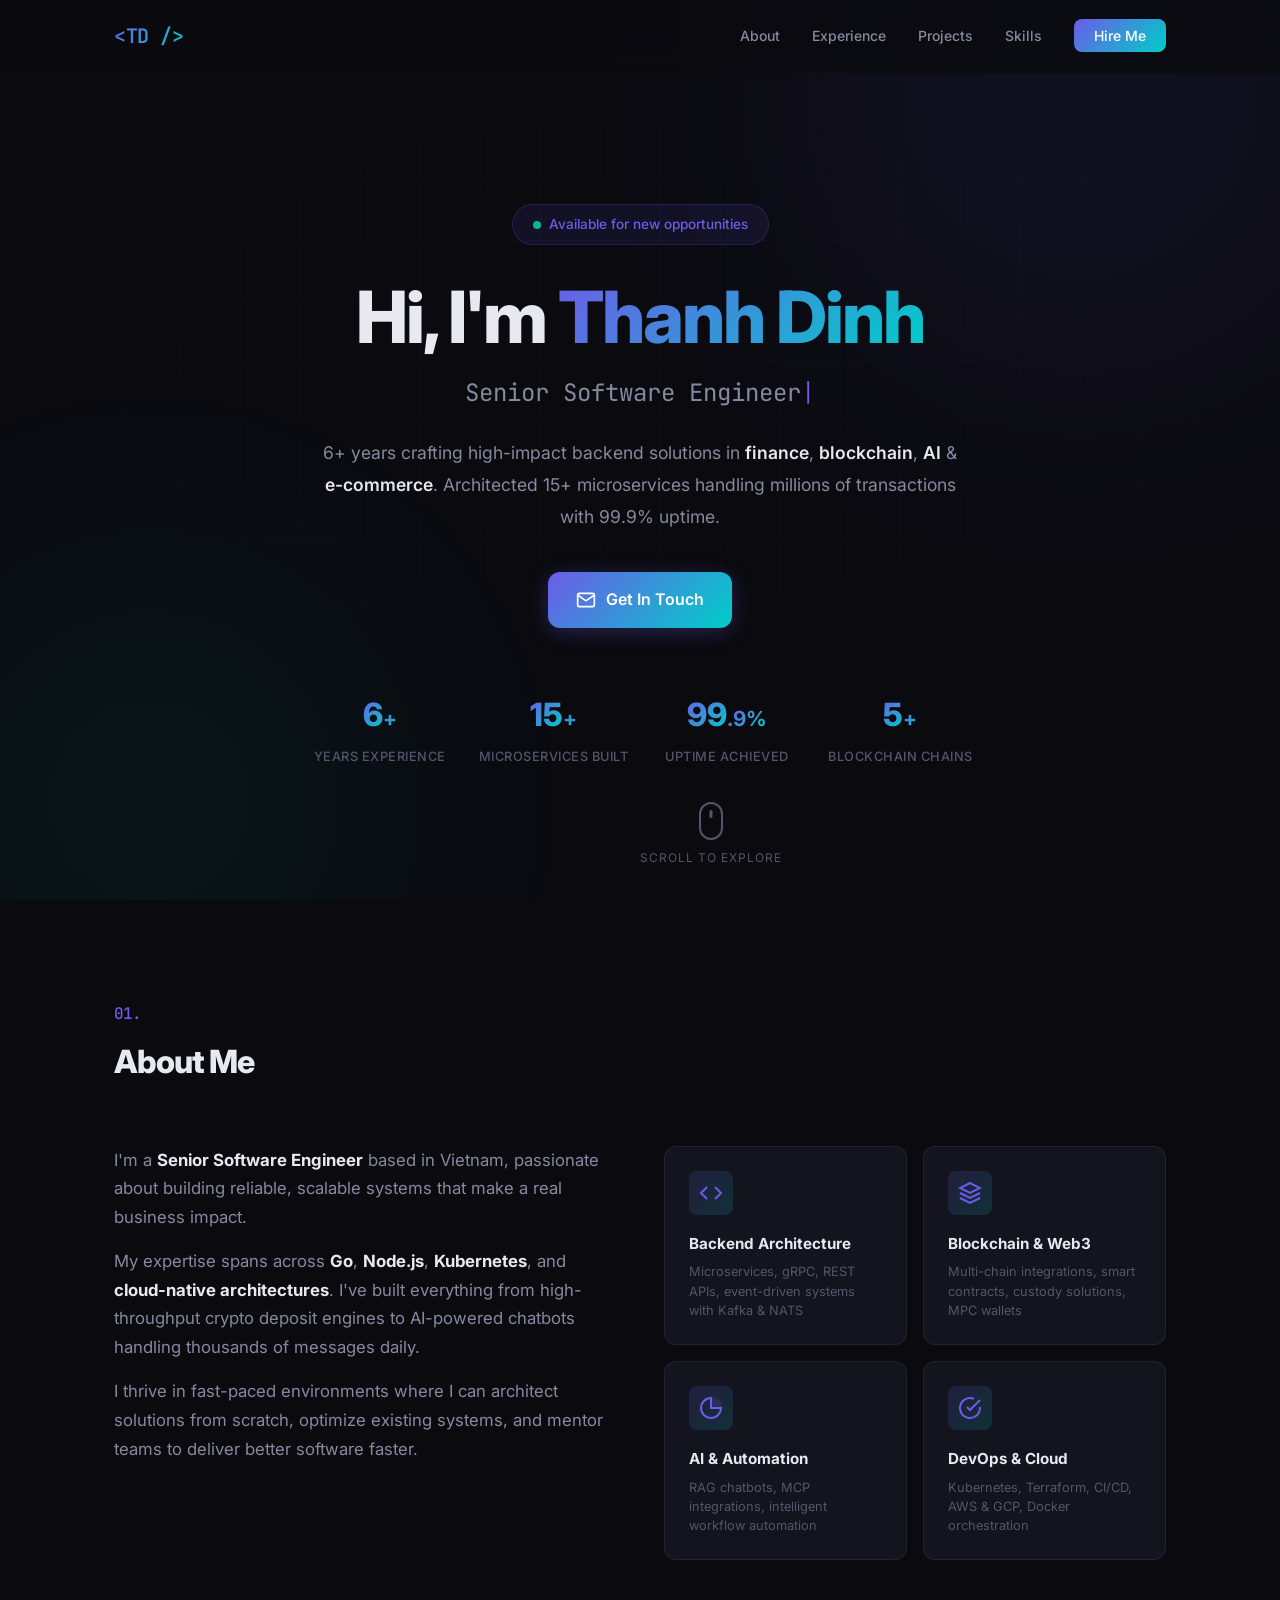
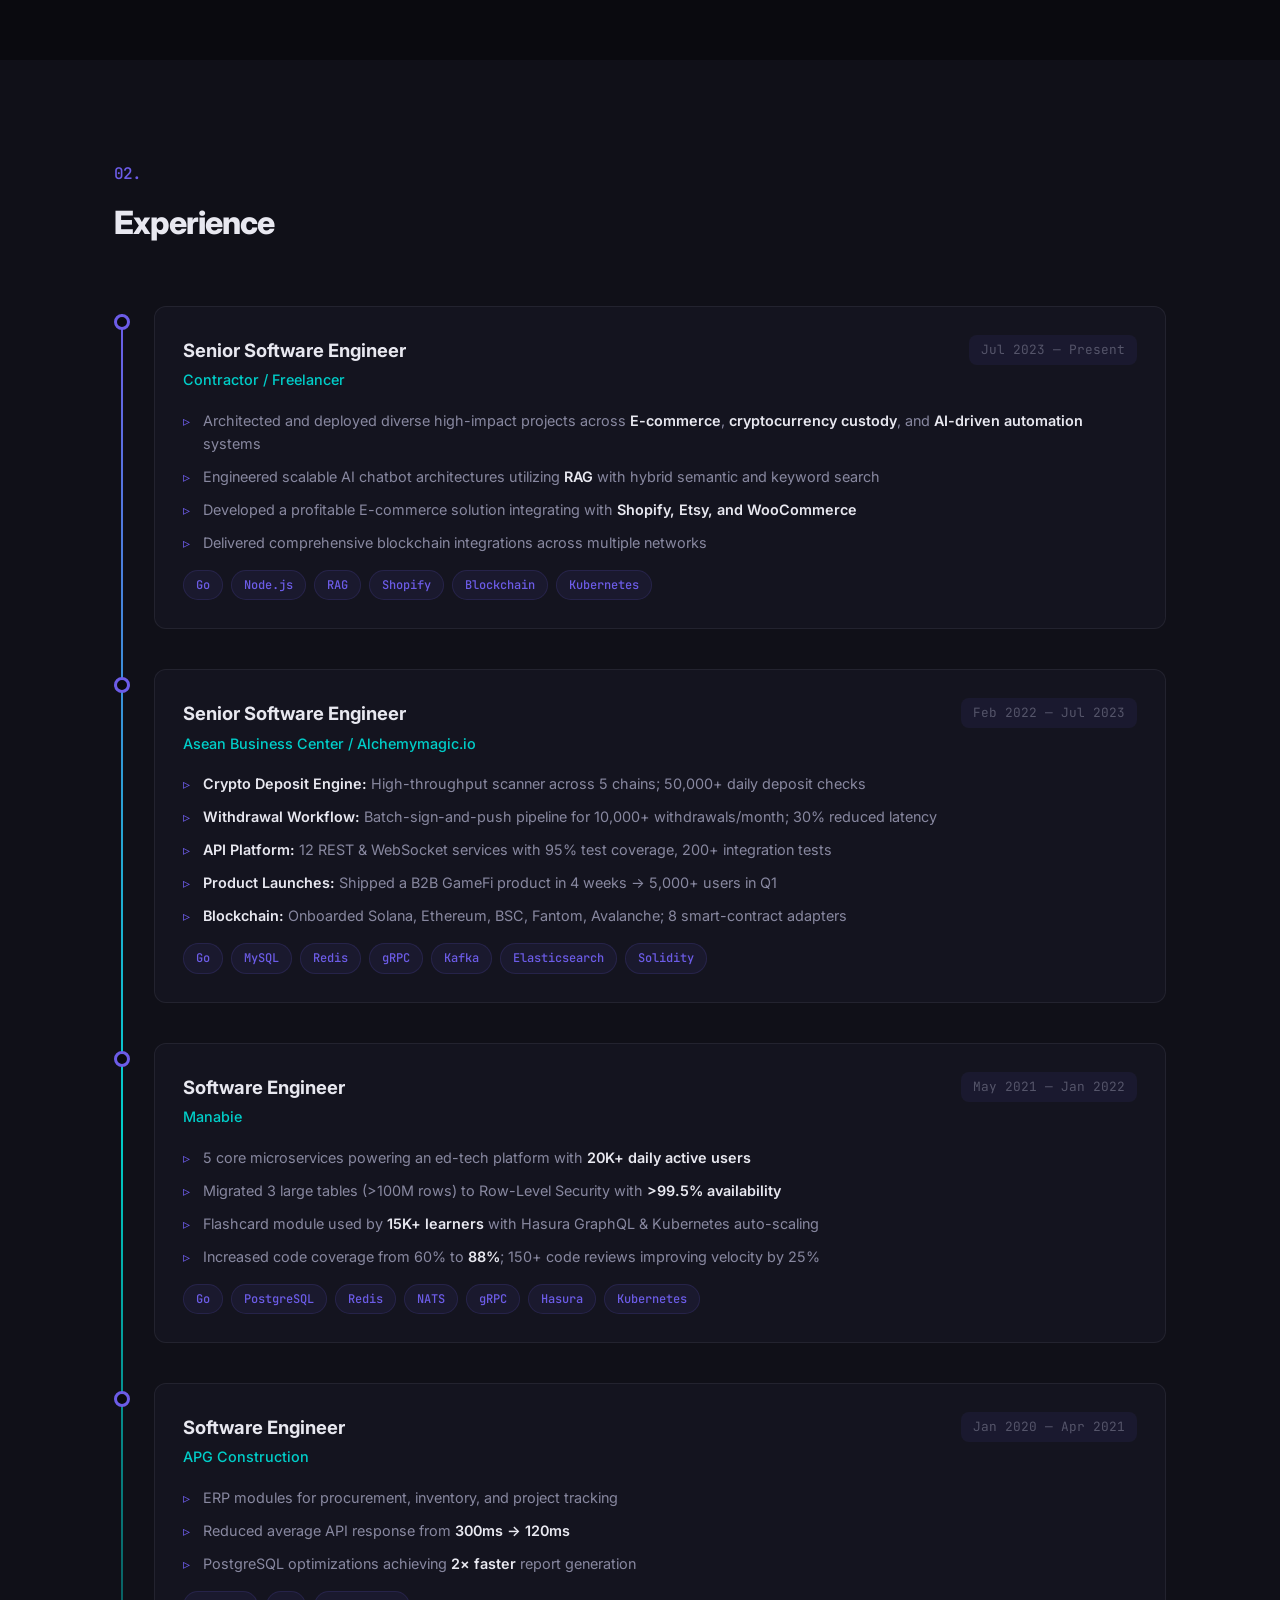
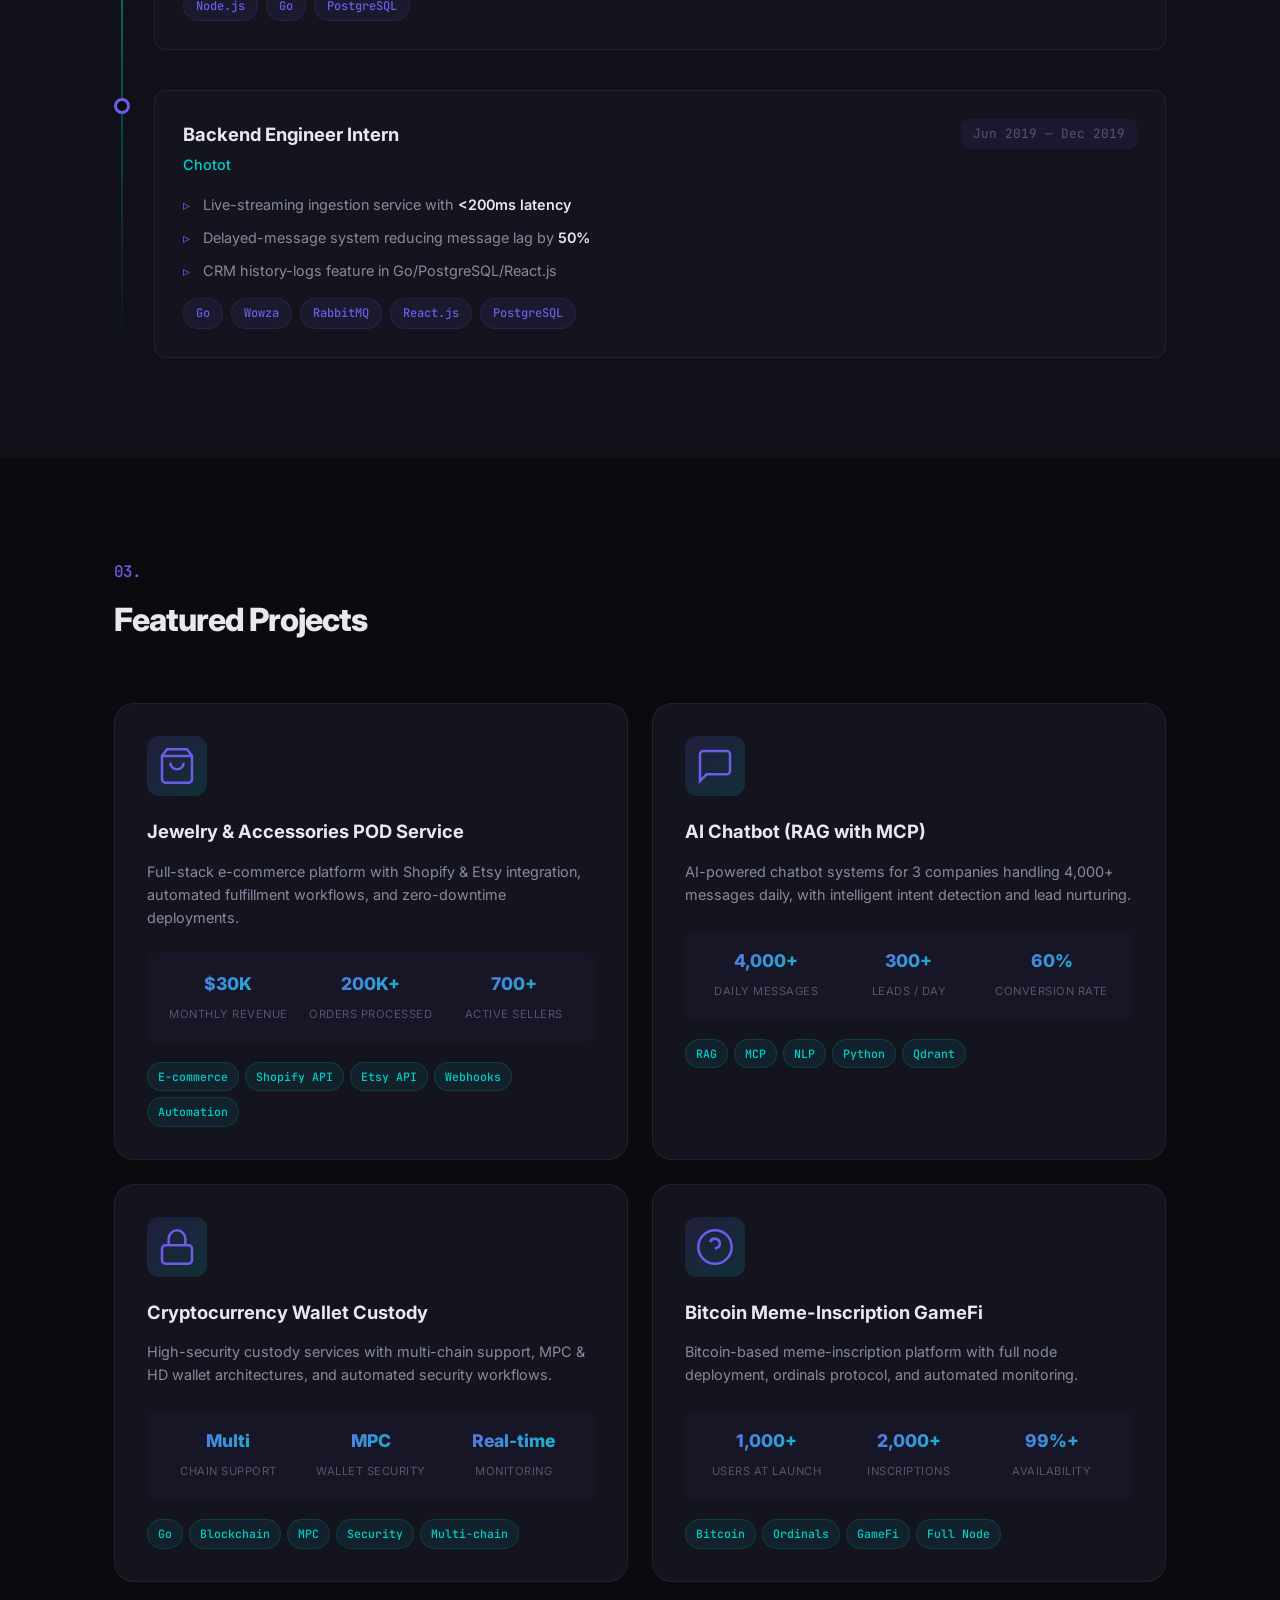
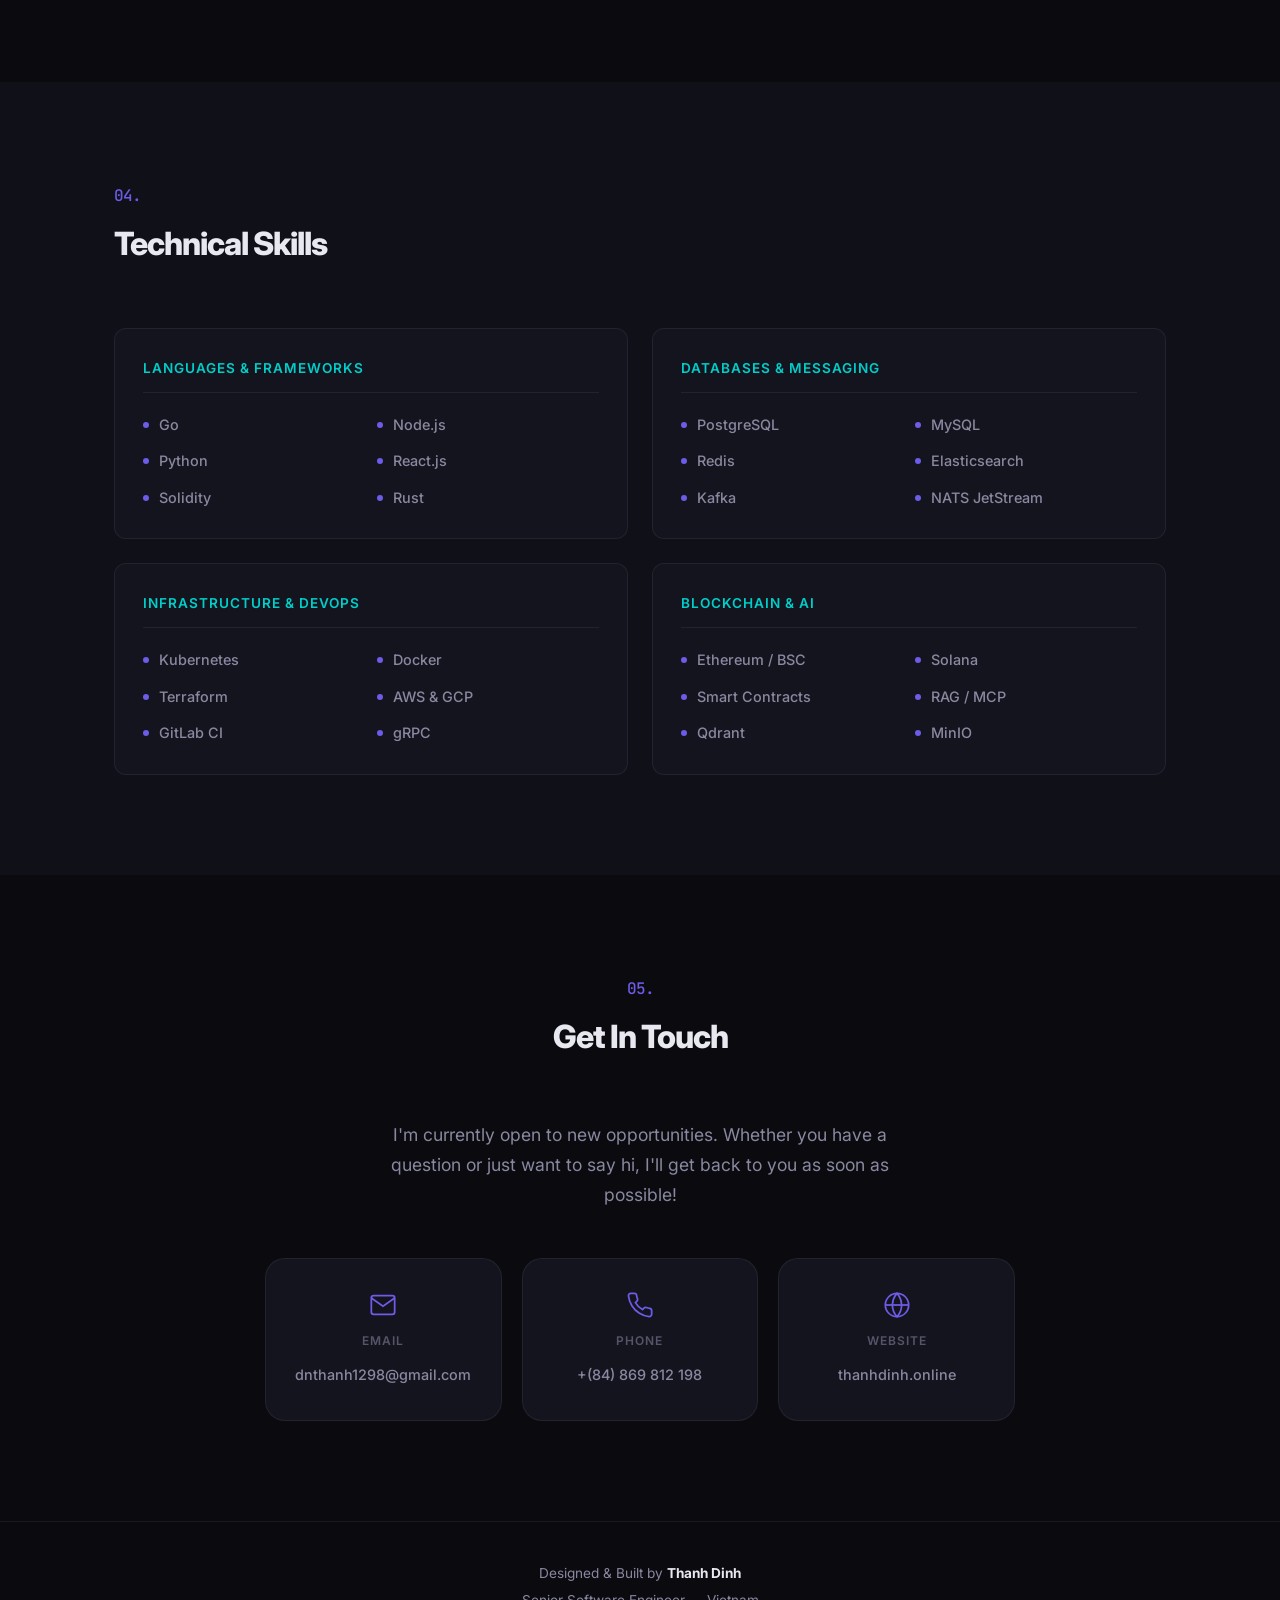
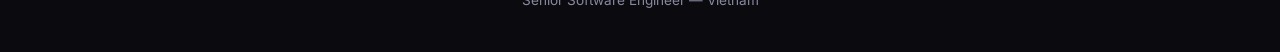
==== index.html @ 786fe167 "init me" ====
<!DOCTYPE html>
<html lang="en">
<head>
  <meta charset="UTF-8" />
  <meta name="viewport" content="width=device-width, initial-scale=1.0" />
  <title>Thanh Dinh — Senior Software Engineer</title>
  <meta name="description" content="Senior Software Engineer with 6+ years of experience in Go, Node.js, Kubernetes, blockchain & AI. Available for hire." />
  <link rel="preconnect" href="https://fonts.googleapis.com" />
  <link rel="preconnect" href="https://fonts.gstatic.com" crossorigin />
  <link href="https://fonts.googleapis.com/css2?family=Inter:wght@300;400;500;600;700;800;900&family=JetBrains+Mono:wght@400;500;600&display=swap" rel="stylesheet" />
  <link rel="stylesheet" href="style.css" />
</head>
<body>
  <!-- Navigation -->
  <nav class="nav" id="nav">
    <div class="nav-container">
      <a href="#hero" class="nav-logo">&lt;TD /&gt;</a>
      <button class="nav-toggle" id="navToggle" aria-label="Toggle menu">
        <span></span><span></span><span></span>
      </button>
      <ul class="nav-links" id="navLinks">
        <li><a href="#about">About</a></li>
        <li><a href="#experience">Experience</a></li>
        <li><a href="#projects">Projects</a></li>
        <li><a href="#skills">Skills</a></li>
        <li><a href="#contact" class="nav-cta">Hire Me</a></li>
      </ul>
    </div>
  </nav>

  <!-- Hero Section -->
  <section class="hero" id="hero">
    <div class="hero-bg">
      <div class="hero-grid"></div>
      <div class="hero-glow hero-glow-1"></div>
      <div class="hero-glow hero-glow-2"></div>
    </div>
    <div class="container hero-content">
      <div class="hero-badge" data-animate="fade-up">
        <span class="status-dot"></span> Available for new opportunities
      </div>
      <h1 class="hero-title" data-animate="fade-up" data-delay="100">
        Hi, I'm <span class="gradient-text">Thanh Dinh</span>
      </h1>
      <p class="hero-subtitle" data-animate="fade-up" data-delay="200">
        <span class="typing" id="typingText"></span><span class="cursor">|</span>
      </p>
      <p class="hero-desc" data-animate="fade-up" data-delay="300">
        6+ years crafting high-impact backend solutions in <strong>finance</strong>,
        <strong>blockchain</strong>, <strong>AI</strong> & <strong>e-commerce</strong>.
        Architected 15+ microservices handling millions of transactions with 99.9% uptime.
      </p>
      <div class="hero-actions" data-animate="fade-up" data-delay="400">
        <a href="#contact" class="btn btn-primary">
          <svg width="20" height="20" viewBox="0 0 24 24" fill="none" stroke="currentColor" stroke-width="2"><path d="M4 4h16c1.1 0 2 .9 2 2v12c0 1.1-.9 2-2 2H4c-1.1 0-2-.9-2-2V6c0-1.1.9-2 2-2z"/><polyline points="22,6 12,13 2,6"/></svg>
          Get In Touch
        </a>
      </div>
      <div class="hero-stats" data-animate="fade-up" data-delay="500">
        <div class="stat">
          <span class="stat-number" data-count="6">0</span><span class="stat-plus">+</span>
          <span class="stat-label">Years Experience</span>
        </div>
        <div class="stat">
          <span class="stat-number" data-count="15">0</span><span class="stat-plus">+</span>
          <span class="stat-label">Microservices Built</span>
        </div>
        <div class="stat">
          <span class="stat-number" data-count="99">0</span><span class="stat-suffix">.9%</span>
          <span class="stat-label">Uptime Achieved</span>
        </div>
        <div class="stat">
          <span class="stat-number" data-count="5">0</span><span class="stat-plus">+</span>
          <span class="stat-label">Blockchain Chains</span>
        </div>
      </div>
    </div>
    <div class="scroll-indicator" data-animate="fade-up" data-delay="600">
      <div class="mouse">
        <div class="mouse-wheel"></div>
      </div>
      <span>Scroll to explore</span>
    </div>
  </section>

  <!-- About Section -->
  <section class="section" id="about">
    <div class="container">
      <h2 class="section-title" data-animate="fade-up">
        <span class="section-number">01.</span> About Me
      </h2>
      <div class="about-grid">
        <div class="about-text" data-animate="fade-up" data-delay="100">
          <p>
            I'm a <strong>Senior Software Engineer</strong> based in Vietnam, passionate about
            building reliable, scalable systems that make a real business impact.
          </p>
          <p>
            My expertise spans across <strong>Go</strong>, <strong>Node.js</strong>,
            <strong>Kubernetes</strong>, and <strong>cloud-native architectures</strong>.
            I've built everything from high-throughput crypto deposit engines to
            AI-powered chatbots handling thousands of messages daily.
          </p>
          <p>
            I thrive in fast-paced environments where I can architect solutions from scratch,
            optimize existing systems, and mentor teams to deliver better software faster.
          </p>
        </div>
        <div class="about-highlights" data-animate="fade-up" data-delay="200">
          <div class="highlight-card">
            <div class="highlight-icon">
              <svg width="24" height="24" viewBox="0 0 24 24" fill="none" stroke="currentColor" stroke-width="2"><polyline points="16 18 22 12 16 6"/><polyline points="8 6 2 12 8 18"/></svg>
            </div>
            <h3>Backend Architecture</h3>
            <p>Microservices, gRPC, REST APIs, event-driven systems with Kafka & NATS</p>
          </div>
          <div class="highlight-card">
            <div class="highlight-icon">
              <svg width="24" height="24" viewBox="0 0 24 24" fill="none" stroke="currentColor" stroke-width="2"><path d="M12 2L2 7l10 5 10-5-10-5z"/><path d="M2 17l10 5 10-5"/><path d="M2 12l10 5 10-5"/></svg>
            </div>
            <h3>Blockchain & Web3</h3>
            <p>Multi-chain integrations, smart contracts, custody solutions, MPC wallets</p>
          </div>
          <div class="highlight-card">
            <div class="highlight-icon">
              <svg width="24" height="24" viewBox="0 0 24 24" fill="none" stroke="currentColor" stroke-width="2"><path d="M12 2a10 10 0 1 0 10 10H12V2z"/><path d="M20.8 7A10 10 0 0 0 12 2v10h10a10 10 0 0 0-1.2-5z" fill="currentColor" opacity="0.2"/></svg>
            </div>
            <h3>AI & Automation</h3>
            <p>RAG chatbots, MCP integrations, intelligent workflow automation</p>
          </div>
          <div class="highlight-card">
            <div class="highlight-icon">
              <svg width="24" height="24" viewBox="0 0 24 24" fill="none" stroke="currentColor" stroke-width="2"><path d="M22 11.08V12a10 10 0 1 1-5.93-9.14"/><polyline points="22 4 12 14.01 9 11.01"/></svg>
            </div>
            <h3>DevOps & Cloud</h3>
            <p>Kubernetes, Terraform, CI/CD, AWS & GCP, Docker orchestration</p>
          </div>
        </div>
      </div>
    </div>
  </section>

  <!-- Experience Section -->
  <section class="section section-alt" id="experience">
    <div class="container">
      <h2 class="section-title" data-animate="fade-up">
        <span class="section-number">02.</span> Experience
      </h2>
      <div class="timeline">
        <!-- Freelancer -->
        <div class="timeline-item" data-animate="fade-up">
          <div class="timeline-marker"></div>
          <div class="timeline-content">
            <div class="timeline-header">
              <div>
                <h3 class="timeline-role">Senior Software Engineer</h3>
                <p class="timeline-company">Contractor / Freelancer</p>
              </div>
              <span class="timeline-date">Jul 2023 — Present</span>
            </div>
            <ul class="timeline-list">
              <li>Architected and deployed diverse high-impact projects across <strong>E-commerce</strong>, <strong>cryptocurrency custody</strong>, and <strong>AI-driven automation</strong> systems</li>
              <li>Engineered scalable AI chatbot architectures utilizing <strong>RAG</strong> with hybrid semantic and keyword search</li>
              <li>Developed a profitable E-commerce solution integrating with <strong>Shopify, Etsy, and WooCommerce</strong></li>
              <li>Delivered comprehensive blockchain integrations across multiple networks</li>
            </ul>
            <div class="timeline-tags">
              <span>Go</span><span>Node.js</span><span>RAG</span><span>Shopify</span><span>Blockchain</span><span>Kubernetes</span>
            </div>
          </div>
        </div>

        <!-- Asean Business Center -->
        <div class="timeline-item" data-animate="fade-up">
          <div class="timeline-marker"></div>
          <div class="timeline-content">
            <div class="timeline-header">
              <div>
                <h3 class="timeline-role">Senior Software Engineer</h3>
                <p class="timeline-company">Asean Business Center / Alchemymagic.io</p>
              </div>
              <span class="timeline-date">Feb 2022 — Jul 2023</span>
            </div>
            <ul class="timeline-list">
              <li><strong>Crypto Deposit Engine:</strong> High-throughput scanner across 5 chains; 50,000+ daily deposit checks</li>
              <li><strong>Withdrawal Workflow:</strong> Batch-sign-and-push pipeline for 10,000+ withdrawals/month; 30% reduced latency</li>
              <li><strong>API Platform:</strong> 12 REST & WebSocket services with 95% test coverage, 200+ integration tests</li>
              <li><strong>Product Launches:</strong> Shipped a B2B GameFi product in 4 weeks → 5,000+ users in Q1</li>
              <li><strong>Blockchain:</strong> Onboarded Solana, Ethereum, BSC, Fantom, Avalanche; 8 smart-contract adapters</li>
            </ul>
            <div class="timeline-tags">
              <span>Go</span><span>MySQL</span><span>Redis</span><span>gRPC</span><span>Kafka</span><span>Elasticsearch</span><span>Solidity</span>
            </div>
          </div>
        </div>

        <!-- Manabie -->
        <div class="timeline-item" data-animate="fade-up">
          <div class="timeline-marker"></div>
          <div class="timeline-content">
            <div class="timeline-header">
              <div>
                <h3 class="timeline-role">Software Engineer</h3>
                <p class="timeline-company">Manabie</p>
              </div>
              <span class="timeline-date">May 2021 — Jan 2022</span>
            </div>
            <ul class="timeline-list">
              <li>5 core microservices powering an ed-tech platform with <strong>20K+ daily active users</strong></li>
              <li>Migrated 3 large tables (&gt;100M rows) to Row-Level Security with <strong>&gt;99.5% availability</strong></li>
              <li>Flashcard module used by <strong>15K+ learners</strong> with Hasura GraphQL & Kubernetes auto-scaling</li>
              <li>Increased code coverage from 60% to <strong>88%</strong>; 150+ code reviews improving velocity by 25%</li>
            </ul>
            <div class="timeline-tags">
              <span>Go</span><span>PostgreSQL</span><span>Redis</span><span>NATS</span><span>gRPC</span><span>Hasura</span><span>Kubernetes</span>
            </div>
          </div>
        </div>

        <!-- APG Construction -->
        <div class="timeline-item" data-animate="fade-up">
          <div class="timeline-marker"></div>
          <div class="timeline-content">
            <div class="timeline-header">
              <div>
                <h3 class="timeline-role">Software Engineer</h3>
                <p class="timeline-company">APG Construction</p>
              </div>
              <span class="timeline-date">Jan 2020 — Apr 2021</span>
            </div>
            <ul class="timeline-list">
              <li>ERP modules for procurement, inventory, and project tracking</li>
              <li>Reduced average API response from <strong>300ms → 120ms</strong></li>
              <li>PostgreSQL optimizations achieving <strong>2× faster</strong> report generation</li>
            </ul>
            <div class="timeline-tags">
              <span>Node.js</span><span>Go</span><span>PostgreSQL</span>
            </div>
          </div>
        </div>

        <!-- Chotot -->
        <div class="timeline-item" data-animate="fade-up">
          <div class="timeline-marker"></div>
          <div class="timeline-content">
            <div class="timeline-header">
              <div>
                <h3 class="timeline-role">Backend Engineer Intern</h3>
                <p class="timeline-company">Chotot</p>
              </div>
              <span class="timeline-date">Jun 2019 — Dec 2019</span>
            </div>
            <ul class="timeline-list">
              <li>Live-streaming ingestion service with <strong>&lt;200ms latency</strong></li>
              <li>Delayed-message system reducing message lag by <strong>50%</strong></li>
              <li>CRM history-logs feature in Go/PostgreSQL/React.js</li>
            </ul>
            <div class="timeline-tags">
              <span>Go</span><span>Wowza</span><span>RabbitMQ</span><span>React.js</span><span>PostgreSQL</span>
            </div>
          </div>
        </div>
      </div>
    </div>
  </section>

  <!-- Projects Section -->
  <section class="section" id="projects">
    <div class="container">
      <h2 class="section-title" data-animate="fade-up">
        <span class="section-number">03.</span> Featured Projects
      </h2>
      <div class="projects-grid">
        <!-- POD Service -->
        <div class="project-card" data-animate="fade-up">
          <div class="project-icon">
            <svg width="40" height="40" viewBox="0 0 24 24" fill="none" stroke="currentColor" stroke-width="1.5"><path d="M6 2L3 6v14a2 2 0 0 0 2 2h14a2 2 0 0 0 2-2V6l-3-4z"/><line x1="3" y1="6" x2="21" y2="6"/><path d="M16 10a4 4 0 0 1-8 0"/></svg>
          </div>
          <h3 class="project-title">Jewelry & Accessories POD Service</h3>
          <p class="project-desc">Full-stack e-commerce platform with Shopify & Etsy integration, automated fulfillment workflows, and zero-downtime deployments.</p>
          <div class="project-metrics">
            <div class="metric">
              <span class="metric-value">$30K</span>
              <span class="metric-label">Monthly Revenue</span>
            </div>
            <div class="metric">
              <span class="metric-value">200K+</span>
              <span class="metric-label">Orders Processed</span>
            </div>
            <div class="metric">
              <span class="metric-value">700+</span>
              <span class="metric-label">Active Sellers</span>
            </div>
          </div>
          <div class="project-tags">
            <span>E-commerce</span><span>Shopify API</span><span>Etsy API</span><span>Webhooks</span><span>Automation</span>
          </div>
        </div>

        <!-- AI Chatbot -->
        <div class="project-card" data-animate="fade-up" data-delay="100">
          <div class="project-icon">
            <svg width="40" height="40" viewBox="0 0 24 24" fill="none" stroke="currentColor" stroke-width="1.5"><path d="M21 15a2 2 0 0 1-2 2H7l-4 4V5a2 2 0 0 1 2-2h14a2 2 0 0 1 2 2z"/></svg>
          </div>
          <h3 class="project-title">AI Chatbot (RAG with MCP)</h3>
          <p class="project-desc">AI-powered chatbot systems for 3 companies handling 4,000+ messages daily, with intelligent intent detection and lead nurturing.</p>
          <div class="project-metrics">
            <div class="metric">
              <span class="metric-value">4,000+</span>
              <span class="metric-label">Daily Messages</span>
            </div>
            <div class="metric">
              <span class="metric-value">300+</span>
              <span class="metric-label">Leads / Day</span>
            </div>
            <div class="metric">
              <span class="metric-value">60%</span>
              <span class="metric-label">Conversion Rate</span>
            </div>
          </div>
          <div class="project-tags">
            <span>RAG</span><span>MCP</span><span>NLP</span><span>Python</span><span>Qdrant</span>
          </div>
        </div>

        <!-- Crypto Custody -->
        <div class="project-card" data-animate="fade-up" data-delay="200">
          <div class="project-icon">
            <svg width="40" height="40" viewBox="0 0 24 24" fill="none" stroke="currentColor" stroke-width="1.5"><rect x="3" y="11" width="18" height="11" rx="2" ry="2"/><path d="M7 11V7a5 5 0 0 1 10 0v4"/></svg>
          </div>
          <h3 class="project-title">Cryptocurrency Wallet Custody</h3>
          <p class="project-desc">High-security custody services with multi-chain support, MPC & HD wallet architectures, and automated security workflows.</p>
          <div class="project-metrics">
            <div class="metric">
              <span class="metric-value">Multi</span>
              <span class="metric-label">Chain Support</span>
            </div>
            <div class="metric">
              <span class="metric-value">MPC</span>
              <span class="metric-label">Wallet Security</span>
            </div>
            <div class="metric">
              <span class="metric-value">Real-time</span>
              <span class="metric-label">Monitoring</span>
            </div>
          </div>
          <div class="project-tags">
            <span>Go</span><span>Blockchain</span><span>MPC</span><span>Security</span><span>Multi-chain</span>
          </div>
        </div>

        <!-- Bitcoin GameFi -->
        <div class="project-card" data-animate="fade-up" data-delay="300">
          <div class="project-icon">
            <svg width="40" height="40" viewBox="0 0 24 24" fill="none" stroke="currentColor" stroke-width="1.5"><circle cx="12" cy="12" r="10"/><path d="M9.09 9a3 3 0 0 1 5.83 1c0 2-3 3-3 3"/><line x1="12" y1="17" x2="12.01" y2="17"/></svg>
          </div>
          <h3 class="project-title">Bitcoin Meme-Inscription GameFi</h3>
          <p class="project-desc">Bitcoin-based meme-inscription platform with full node deployment, ordinals protocol, and automated monitoring.</p>
          <div class="project-metrics">
            <div class="metric">
              <span class="metric-value">1,000+</span>
              <span class="metric-label">Users at Launch</span>
            </div>
            <div class="metric">
              <span class="metric-value">2,000+</span>
              <span class="metric-label">Inscriptions</span>
            </div>
            <div class="metric">
              <span class="metric-value">99%+</span>
              <span class="metric-label">Availability</span>
            </div>
          </div>
          <div class="project-tags">
            <span>Bitcoin</span><span>Ordinals</span><span>GameFi</span><span>Full Node</span>
          </div>
        </div>
      </div>
    </div>
  </section>

  <!-- Skills Section -->
  <section class="section section-alt" id="skills">
    <div class="container">
      <h2 class="section-title" data-animate="fade-up">
        <span class="section-number">04.</span> Technical Skills
      </h2>
      <div class="skills-grid">
        <div class="skill-category" data-animate="fade-up">
          <h3 class="skill-category-title">Languages & Frameworks</h3>
          <div class="skill-items">
            <div class="skill-item"><span class="skill-dot"></span>Go</div>
            <div class="skill-item"><span class="skill-dot"></span>Node.js</div>
            <div class="skill-item"><span class="skill-dot"></span>Python</div>
            <div class="skill-item"><span class="skill-dot"></span>React.js</div>
            <div class="skill-item"><span class="skill-dot"></span>Solidity</div>
            <div class="skill-item"><span class="skill-dot"></span>Rust</div>
          </div>
        </div>
        <div class="skill-category" data-animate="fade-up" data-delay="100">
          <h3 class="skill-category-title">Databases & Messaging</h3>
          <div class="skill-items">
            <div class="skill-item"><span class="skill-dot"></span>PostgreSQL</div>
            <div class="skill-item"><span class="skill-dot"></span>MySQL</div>
            <div class="skill-item"><span class="skill-dot"></span>Redis</div>
            <div class="skill-item"><span class="skill-dot"></span>Elasticsearch</div>
            <div class="skill-item"><span class="skill-dot"></span>Kafka</div>
            <div class="skill-item"><span class="skill-dot"></span>NATS JetStream</div>
          </div>
        </div>
        <div class="skill-category" data-animate="fade-up" data-delay="200">
          <h3 class="skill-category-title">Infrastructure & DevOps</h3>
          <div class="skill-items">
            <div class="skill-item"><span class="skill-dot"></span>Kubernetes</div>
            <div class="skill-item"><span class="skill-dot"></span>Docker</div>
            <div class="skill-item"><span class="skill-dot"></span>Terraform</div>
            <div class="skill-item"><span class="skill-dot"></span>AWS & GCP</div>
            <div class="skill-item"><span class="skill-dot"></span>GitLab CI</div>
            <div class="skill-item"><span class="skill-dot"></span>gRPC</div>
          </div>
        </div>
        <div class="skill-category" data-animate="fade-up" data-delay="300">
          <h3 class="skill-category-title">Blockchain & AI</h3>
          <div class="skill-items">
            <div class="skill-item"><span class="skill-dot"></span>Ethereum / BSC</div>
            <div class="skill-item"><span class="skill-dot"></span>Solana</div>
            <div class="skill-item"><span class="skill-dot"></span>Smart Contracts</div>
            <div class="skill-item"><span class="skill-dot"></span>RAG / MCP</div>
            <div class="skill-item"><span class="skill-dot"></span>Qdrant</div>
            <div class="skill-item"><span class="skill-dot"></span>MinIO</div>
          </div>
        </div>
      </div>
    </div>
  </section>

  <!-- Contact Section -->
  <section class="section" id="contact">
    <div class="container contact-container">
      <h2 class="section-title" data-animate="fade-up">
        <span class="section-number">05.</span> Get In Touch
      </h2>
      <p class="contact-desc" data-animate="fade-up" data-delay="100">
        I'm currently open to new opportunities. Whether you have a question or just want to say hi, I'll get back to you as soon as possible!
      </p>
      <div class="contact-links" data-animate="fade-up" data-delay="200">
        <a href="mailto:dnthanh1298@gmail.com" class="contact-card">
          <svg width="28" height="28" viewBox="0 0 24 24" fill="none" stroke="currentColor" stroke-width="1.5"><path d="M4 4h16c1.1 0 2 .9 2 2v12c0 1.1-.9 2-2 2H4c-1.1 0-2-.9-2-2V6c0-1.1.9-2 2-2z"/><polyline points="22,6 12,13 2,6"/></svg>
          <span class="contact-label">Email</span>
          <span class="contact-value">dnthanh1298@gmail.com</span>
        </a>
        <a href="tel:+84869812198" class="contact-card">
          <svg width="28" height="28" viewBox="0 0 24 24" fill="none" stroke="currentColor" stroke-width="1.5"><path d="M22 16.92v3a2 2 0 0 1-2.18 2 19.79 19.79 0 0 1-8.63-3.07 19.5 19.5 0 0 1-6-6 19.79 19.79 0 0 1-3.07-8.67A2 2 0 0 1 4.11 2h3a2 2 0 0 1 2 1.72c.127.96.361 1.903.7 2.81a2 2 0 0 1-.45 2.11L8.09 9.91a16 16 0 0 0 6 6l1.27-1.27a2 2 0 0 1 2.11-.45c.907.339 1.85.573 2.81.7A2 2 0 0 1 22 16.92z"/></svg>
          <span class="contact-label">Phone</span>
          <span class="contact-value">+(84) 869 812 198</span>
        </a>
        <a href="https://thanhdinh.online" target="_blank" class="contact-card">
          <svg width="28" height="28" viewBox="0 0 24 24" fill="none" stroke="currentColor" stroke-width="1.5"><circle cx="12" cy="12" r="10"/><line x1="2" y1="12" x2="22" y2="12"/><path d="M12 2a15.3 15.3 0 0 1 4 10 15.3 15.3 0 0 1-4 10 15.3 15.3 0 0 1-4-10 15.3 15.3 0 0 1 4-10z"/></svg>
          <span class="contact-label">Website</span>
          <span class="contact-value">thanhdinh.online</span>
        </a>
      </div>
    </div>
  </section>

  <!-- Footer -->
  <footer class="footer">
    <div class="container">
      <p>Designed & Built by <strong>Thanh Dinh</strong></p>
      <p class="footer-sub">Senior Software Engineer — Vietnam</p>
    </div>
  </footer>

  <script src="script.js"></script>
</body>
</html>
---- style.css ----
/* ============================================
   THANH DINH — CV LANDING PAGE
   Modern, Dark Theme with Accent Gradients
   ============================================ */

/* --- CSS Variables --- */
:root {
  --bg-primary: #0a0a0f;
  --bg-secondary: #101018;
  --bg-card: #14141f;
  --bg-card-hover: #1a1a2e;
  --text-primary: #e8e8f0;
  --text-secondary: #8888a0;
  --text-muted: #55556a;
  --accent-1: #6c5ce7;
  --accent-2: #00cec9;
  --accent-3: #fd79a8;
  --gradient-primary: linear-gradient(135deg, #6c5ce7, #00cec9);
  --gradient-accent: linear-gradient(135deg, #6c5ce7, #fd79a8);
  --gradient-glow: linear-gradient(135deg, rgba(108, 92, 231, 0.15), rgba(0, 206, 201, 0.15));
  --border-color: rgba(136, 136, 160, 0.12);
  --border-hover: rgba(108, 92, 231, 0.3);
  --shadow-sm: 0 2px 8px rgba(0, 0, 0, 0.3);
  --shadow-md: 0 8px 32px rgba(0, 0, 0, 0.4);
  --shadow-lg: 0 16px 64px rgba(0, 0, 0, 0.5);
  --shadow-glow: 0 0 40px rgba(108, 92, 231, 0.15);
  --radius-sm: 8px;
  --radius-md: 12px;
  --radius-lg: 20px;
  --radius-xl: 24px;
  --font-sans: 'Inter', -apple-system, BlinkMacSystemFont, sans-serif;
  --font-mono: 'JetBrains Mono', 'Fira Code', monospace;
  --nav-height: 72px;
  --transition: 0.3s cubic-bezier(0.4, 0, 0.2, 1);
}

/* --- Reset & Base --- */
*, *::before, *::after {
  margin: 0;
  padding: 0;
  box-sizing: border-box;
}

html {
  scroll-behavior: smooth;
  scroll-padding-top: var(--nav-height);
}

body {
  font-family: var(--font-sans);
  background: var(--bg-primary);
  color: var(--text-primary);
  line-height: 1.7;
  overflow-x: hidden;
  -webkit-font-smoothing: antialiased;
}

::selection {
  background: rgba(108, 92, 231, 0.3);
  color: #fff;
}

a {
  color: inherit;
  text-decoration: none;
}

ul { list-style: none; }

img { max-width: 100%; display: block; }

.container {
  max-width: 1100px;
  margin: 0 auto;
  padding: 0 24px;
}

/* --- Navigation --- */
.nav {
  position: fixed;
  top: 0;
  left: 0;
  right: 0;
  z-index: 1000;
  background: rgba(10, 10, 15, 0.8);
  backdrop-filter: blur(20px);
  -webkit-backdrop-filter: blur(20px);
  border-bottom: 1px solid transparent;
  transition: var(--transition);
}

.nav.scrolled {
  border-bottom-color: var(--border-color);
  box-shadow: var(--shadow-sm);
}

.nav-container {
  max-width: 1100px;
  margin: 0 auto;
  padding: 0 24px;
  height: var(--nav-height);
  display: flex;
  align-items: center;
  justify-content: space-between;
}

.nav-logo {
  font-family: var(--font-mono);
  font-size: 1.25rem;
  font-weight: 600;
  background: var(--gradient-primary);
  -webkit-background-clip: text;
  -webkit-text-fill-color: transparent;
  background-clip: text;
  letter-spacing: -0.5px;
}

.nav-links {
  display: flex;
  align-items: center;
  gap: 32px;
}

.nav-links a {
  font-size: 0.875rem;
  font-weight: 500;
  color: var(--text-secondary);
  transition: color var(--transition);
  position: relative;
}

.nav-links a:not(.nav-cta)::after {
  content: '';
  position: absolute;
  bottom: -4px;
  left: 0;
  width: 0;
  height: 2px;
  background: var(--gradient-primary);
  border-radius: 1px;
  transition: width var(--transition);
}

.nav-links a:hover {
  color: var(--text-primary);
}

.nav-links a:not(.nav-cta):hover::after {
  width: 100%;
}

.nav-cta {
  padding: 8px 20px;
  border-radius: var(--radius-sm);
  background: var(--gradient-primary);
  color: #fff !important;
  font-weight: 600;
  transition: transform var(--transition), box-shadow var(--transition);
}

.nav-cta:hover {
  transform: translateY(-1px);
  box-shadow: 0 4px 20px rgba(108, 92, 231, 0.4);
}

.nav-toggle {
  display: none;
  flex-direction: column;
  gap: 5px;
  background: none;
  border: none;
  cursor: pointer;
  padding: 4px;
}

.nav-toggle span {
  width: 24px;
  height: 2px;
  background: var(--text-primary);
  border-radius: 2px;
  transition: var(--transition);
}

.nav-toggle.active span:nth-child(1) {
  transform: rotate(45deg) translate(5px, 5px);
}

.nav-toggle.active span:nth-child(2) {
  opacity: 0;
}

.nav-toggle.active span:nth-child(3) {
  transform: rotate(-45deg) translate(5px, -5px);
}

/* --- Hero Section --- */
.hero {
  min-height: 100vh;
  display: flex;
  align-items: center;
  justify-content: center;
  position: relative;
  padding-top: var(--nav-height);
  overflow: hidden;
}

.hero-bg {
  position: absolute;
  inset: 0;
  pointer-events: none;
}

.hero-grid {
  position: absolute;
  inset: 0;
  background-image:
    linear-gradient(rgba(136, 136, 160, 0.03) 1px, transparent 1px),
    linear-gradient(90deg, rgba(136, 136, 160, 0.03) 1px, transparent 1px);
  background-size: 60px 60px;
  mask-image: radial-gradient(ellipse 80% 60% at 50% 40%, black 30%, transparent 70%);
  -webkit-mask-image: radial-gradient(ellipse 80% 60% at 50% 40%, black 30%, transparent 70%);
}

.hero-glow {
  position: absolute;
  border-radius: 50%;
  filter: blur(120px);
  opacity: 0.4;
}

.hero-glow-1 {
  width: 600px;
  height: 600px;
  top: -200px;
  right: -100px;
  background: rgba(108, 92, 231, 0.2);
}

.hero-glow-2 {
  width: 500px;
  height: 500px;
  bottom: -150px;
  left: -100px;
  background: rgba(0, 206, 201, 0.15);
}

.hero-content {
  text-align: center;
  position: relative;
  z-index: 1;
}

.hero-badge {
  display: inline-flex;
  align-items: center;
  gap: 8px;
  padding: 8px 20px;
  border-radius: 100px;
  background: rgba(108, 92, 231, 0.1);
  border: 1px solid rgba(108, 92, 231, 0.2);
  font-size: 0.85rem;
  font-weight: 500;
  color: var(--accent-1);
  margin-bottom: 32px;
}

.status-dot {
  width: 8px;
  height: 8px;
  border-radius: 50%;
  background: #00b894;
  animation: pulse-dot 2s ease-in-out infinite;
}

@keyframes pulse-dot {
  0%, 100% { box-shadow: 0 0 0 0 rgba(0, 184, 148, 0.4); }
  50% { box-shadow: 0 0 0 8px rgba(0, 184, 148, 0); }
}

.hero-title {
  font-size: clamp(2.5rem, 6vw, 4.5rem);
  font-weight: 800;
  line-height: 1.1;
  letter-spacing: -2px;
  margin-bottom: 16px;
}

.gradient-text {
  background: var(--gradient-primary);
  -webkit-background-clip: text;
  -webkit-text-fill-color: transparent;
  background-clip: text;
}

.hero-subtitle {
  font-size: clamp(1.1rem, 2.5vw, 1.5rem);
  font-family: var(--font-mono);
  color: var(--text-secondary);
  margin-bottom: 24px;
  min-height: 2rem;
}

.cursor {
  animation: blink 1s step-end infinite;
  color: var(--accent-1);
  font-weight: 300;
}

@keyframes blink {
  50% { opacity: 0; }
}

.hero-desc {
  font-size: 1.1rem;
  color: var(--text-secondary);
  max-width: 640px;
  margin: 0 auto 40px;
  line-height: 1.8;
}

.hero-desc strong {
  color: var(--text-primary);
  font-weight: 600;
}

.hero-actions {
  display: flex;
  gap: 16px;
  justify-content: center;
  flex-wrap: wrap;
  margin-bottom: 60px;
}

/* --- Buttons --- */
.btn {
  display: inline-flex;
  align-items: center;
  gap: 10px;
  padding: 14px 28px;
  border-radius: var(--radius-md);
  font-size: 1rem;
  font-weight: 600;
  transition: all var(--transition);
  cursor: pointer;
  border: none;
}

.btn-primary {
  background: var(--gradient-primary);
  color: #fff;
  box-shadow: 0 4px 20px rgba(108, 92, 231, 0.3);
}

.btn-primary:hover {
  transform: translateY(-2px);
  box-shadow: 0 8px 30px rgba(108, 92, 231, 0.45);
}

.btn-outline {
  background: transparent;
  color: var(--text-primary);
  border: 1px solid var(--border-color);
}

.btn-outline:hover {
  border-color: var(--accent-1);
  background: rgba(108, 92, 231, 0.05);
  transform: translateY(-2px);
}

/* --- Stats --- */
.hero-stats {
  display: grid;
  grid-template-columns: repeat(4, 1fr);
  gap: 24px;
  max-width: 700px;
  margin: 0 auto;
}

.stat {
  text-align: center;
}

.stat-number {
  font-size: 2rem;
  font-weight: 800;
  background: var(--gradient-primary);
  -webkit-background-clip: text;
  -webkit-text-fill-color: transparent;
  background-clip: text;
}

.stat-plus, .stat-suffix {
  font-size: 1.3rem;
  font-weight: 700;
  background: var(--gradient-primary);
  -webkit-background-clip: text;
  -webkit-text-fill-color: transparent;
  background-clip: text;
}

.stat-label {
  display: block;
  font-size: 0.8rem;
  color: var(--text-muted);
  margin-top: 4px;
  font-weight: 500;
  text-transform: uppercase;
  letter-spacing: 0.5px;
}

/* --- Scroll Indicator --- */
.scroll-indicator {
  position: absolute;
  bottom: 32px;
  left: 50%;
  transform: translateX(-50%);
  display: flex;
  flex-direction: column;
  align-items: center;
  gap: 8px;
  color: var(--text-muted);
  font-size: 0.75rem;
  letter-spacing: 1px;
  text-transform: uppercase;
}

.mouse {
  width: 24px;
  height: 38px;
  border: 2px solid var(--text-muted);
  border-radius: 12px;
  position: relative;
}

.mouse-wheel {
  width: 3px;
  height: 8px;
  background: var(--text-muted);
  border-radius: 2px;
  position: absolute;
  top: 6px;
  left: 50%;
  transform: translateX(-50%);
  animation: scroll-wheel 2s ease-in-out infinite;
}

@keyframes scroll-wheel {
  0%, 100% { opacity: 1; transform: translateX(-50%) translateY(0); }
  50% { opacity: 0.3; transform: translateX(-50%) translateY(10px); }
}

/* --- Sections --- */
.section {
  padding: 100px 0;
}

.section-alt {
  background: var(--bg-secondary);
}

.section-title {
  font-size: 2rem;
  font-weight: 800;
  margin-bottom: 56px;
  letter-spacing: -1px;
}

.section-number {
  font-family: var(--font-mono);
  font-size: 1rem;
  font-weight: 500;
  color: var(--accent-1);
  display: block;
  margin-bottom: 8px;
}

/* --- About Section --- */
.about-grid {
  display: grid;
  grid-template-columns: 1fr 1fr;
  gap: 48px;
  align-items: start;
}

.about-text p {
  color: var(--text-secondary);
  margin-bottom: 16px;
  font-size: 1.05rem;
}

.about-text strong {
  color: var(--text-primary);
}

.about-highlights {
  display: grid;
  grid-template-columns: 1fr 1fr;
  gap: 16px;
}

.highlight-card {
  padding: 24px;
  border-radius: var(--radius-md);
  background: var(--bg-card);
  border: 1px solid var(--border-color);
  transition: all var(--transition);
}

.highlight-card:hover {
  border-color: var(--border-hover);
  background: var(--bg-card-hover);
  transform: translateY(-4px);
  box-shadow: var(--shadow-glow);
}

.highlight-icon {
  width: 44px;
  height: 44px;
  border-radius: var(--radius-sm);
  background: var(--gradient-glow);
  display: flex;
  align-items: center;
  justify-content: center;
  margin-bottom: 16px;
  color: var(--accent-1);
}

.highlight-card h3 {
  font-size: 0.95rem;
  font-weight: 700;
  margin-bottom: 6px;
}

.highlight-card p {
  font-size: 0.8rem;
  color: var(--text-muted);
  line-height: 1.5;
}

/* --- Timeline --- */
.timeline {
  position: relative;
  padding-left: 40px;
}

.timeline::before {
  content: '';
  position: absolute;
  left: 7px;
  top: 8px;
  bottom: 8px;
  width: 2px;
  background: linear-gradient(to bottom, var(--accent-1), var(--accent-2), transparent);
  border-radius: 1px;
}

.timeline-item {
  position: relative;
  margin-bottom: 40px;
}

.timeline-item:last-child {
  margin-bottom: 0;
}

.timeline-marker {
  position: absolute;
  left: -40px;
  top: 8px;
  width: 16px;
  height: 16px;
  border-radius: 50%;
  background: var(--bg-primary);
  border: 3px solid var(--accent-1);
  z-index: 1;
  transition: all var(--transition);
}

.timeline-item:hover .timeline-marker {
  background: var(--accent-1);
  box-shadow: 0 0 20px rgba(108, 92, 231, 0.4);
}

.timeline-content {
  padding: 28px;
  border-radius: var(--radius-md);
  background: var(--bg-card);
  border: 1px solid var(--border-color);
  transition: all var(--transition);
}

.timeline-content:hover {
  border-color: var(--border-hover);
  box-shadow: var(--shadow-glow);
}

.timeline-header {
  display: flex;
  justify-content: space-between;
  align-items: flex-start;
  margin-bottom: 16px;
  flex-wrap: wrap;
  gap: 8px;
}

.timeline-role {
  font-size: 1.15rem;
  font-weight: 700;
}

.timeline-company {
  font-size: 0.9rem;
  color: var(--accent-2);
  font-weight: 500;
  margin-top: 2px;
}

.timeline-date {
  font-family: var(--font-mono);
  font-size: 0.8rem;
  color: var(--text-muted);
  white-space: nowrap;
  padding: 4px 12px;
  border-radius: var(--radius-sm);
  background: rgba(108, 92, 231, 0.08);
}

.timeline-list {
  list-style: none;
  padding: 0;
}

.timeline-list li {
  position: relative;
  padding-left: 20px;
  margin-bottom: 10px;
  font-size: 0.9rem;
  color: var(--text-secondary);
  line-height: 1.6;
}

.timeline-list li::before {
  content: '▹';
  position: absolute;
  left: 0;
  color: var(--accent-1);
  font-size: 0.9rem;
}

.timeline-list strong {
  color: var(--text-primary);
  font-weight: 600;
}

.timeline-tags {
  display: flex;
  flex-wrap: wrap;
  gap: 8px;
  margin-top: 16px;
}

.timeline-tags span {
  padding: 4px 12px;
  border-radius: 100px;
  background: rgba(108, 92, 231, 0.08);
  border: 1px solid rgba(108, 92, 231, 0.15);
  font-size: 0.75rem;
  font-family: var(--font-mono);
  color: var(--accent-1);
  font-weight: 500;
}

/* --- Projects --- */
.projects-grid {
  display: grid;
  grid-template-columns: repeat(2, 1fr);
  gap: 24px;
}

.project-card {
  padding: 32px;
  border-radius: var(--radius-lg);
  background: var(--bg-card);
  border: 1px solid var(--border-color);
  transition: all var(--transition);
  position: relative;
  overflow: hidden;
}

.project-card::before {
  content: '';
  position: absolute;
  top: 0;
  left: 0;
  right: 0;
  height: 3px;
  background: var(--gradient-primary);
  opacity: 0;
  transition: opacity var(--transition);
}

.project-card:hover {
  border-color: var(--border-hover);
  transform: translateY(-6px);
  box-shadow: var(--shadow-glow), var(--shadow-md);
}

.project-card:hover::before {
  opacity: 1;
}

.project-icon {
  width: 60px;
  height: 60px;
  border-radius: var(--radius-md);
  background: var(--gradient-glow);
  display: flex;
  align-items: center;
  justify-content: center;
  margin-bottom: 20px;
  color: var(--accent-1);
}

.project-title {
  font-size: 1.15rem;
  font-weight: 700;
  margin-bottom: 12px;
}

.project-desc {
  font-size: 0.9rem;
  color: var(--text-secondary);
  line-height: 1.6;
  margin-bottom: 24px;
}

.project-metrics {
  display: grid;
  grid-template-columns: repeat(3, 1fr);
  gap: 12px;
  margin-bottom: 20px;
  padding: 16px;
  border-radius: var(--radius-sm);
  background: rgba(108, 92, 231, 0.04);
}

.metric {
  text-align: center;
}

.metric-value {
  display: block;
  font-size: 1.1rem;
  font-weight: 800;
  background: var(--gradient-primary);
  -webkit-background-clip: text;
  -webkit-text-fill-color: transparent;
  background-clip: text;
}

.metric-label {
  font-size: 0.7rem;
  color: var(--text-muted);
  text-transform: uppercase;
  letter-spacing: 0.5px;
}

.project-tags {
  display: flex;
  flex-wrap: wrap;
  gap: 6px;
}

.project-tags span {
  padding: 4px 10px;
  border-radius: 100px;
  background: rgba(0, 206, 201, 0.08);
  border: 1px solid rgba(0, 206, 201, 0.15);
  font-size: 0.72rem;
  font-family: var(--font-mono);
  color: var(--accent-2);
  font-weight: 500;
}

/* --- Skills --- */
.skills-grid {
  display: grid;
  grid-template-columns: repeat(2, 1fr);
  gap: 24px;
}

.skill-category {
  padding: 28px;
  border-radius: var(--radius-md);
  background: var(--bg-card);
  border: 1px solid var(--border-color);
  transition: all var(--transition);
}

.skill-category:hover {
  border-color: var(--border-hover);
  box-shadow: var(--shadow-glow);
}

.skill-category-title {
  font-size: 0.85rem;
  font-weight: 600;
  color: var(--accent-2);
  text-transform: uppercase;
  letter-spacing: 1px;
  margin-bottom: 20px;
  padding-bottom: 12px;
  border-bottom: 1px solid var(--border-color);
}

.skill-items {
  display: grid;
  grid-template-columns: 1fr 1fr;
  gap: 12px;
}

.skill-item {
  display: flex;
  align-items: center;
  gap: 10px;
  font-size: 0.9rem;
  color: var(--text-secondary);
  font-weight: 500;
  transition: color var(--transition);
}

.skill-item:hover {
  color: var(--text-primary);
}

.skill-dot {
  width: 6px;
  height: 6px;
  border-radius: 50%;
  background: var(--accent-1);
  flex-shrink: 0;
}

/* --- Education --- */
.education-card {
  display: flex;
  align-items: center;
  gap: 24px;
  padding: 32px;
  border-radius: var(--radius-lg);
  background: var(--bg-card);
  border: 1px solid var(--border-color);
  max-width: 600px;
}

.edu-icon {
  width: 64px;
  height: 64px;
  border-radius: var(--radius-md);
  background: var(--gradient-glow);
  display: flex;
  align-items: center;
  justify-content: center;
  color: var(--accent-1);
  flex-shrink: 0;
}

.education-card h3 {
  font-size: 1.1rem;
  font-weight: 700;
  margin-bottom: 4px;
}

.edu-school {
  color: var(--accent-2);
  font-size: 0.9rem;
  font-weight: 500;
}

.edu-year {
  font-family: var(--font-mono);
  font-size: 0.8rem;
  color: var(--text-muted);
  margin-top: 4px;
}

/* --- Contact --- */
.contact-container {
  text-align: center;
}

.contact-desc {
  font-size: 1.1rem;
  color: var(--text-secondary);
  max-width: 540px;
  margin: 0 auto 48px;
}

.contact-links {
  display: grid;
  grid-template-columns: repeat(3, 1fr);
  gap: 20px;
  max-width: 750px;
  margin: 0 auto;
}

.contact-card {
  display: flex;
  flex-direction: column;
  align-items: center;
  gap: 12px;
  padding: 32px 24px;
  border-radius: var(--radius-lg);
  background: var(--bg-card);
  border: 1px solid var(--border-color);
  transition: all var(--transition);
  color: var(--accent-1);
}

.contact-card:hover {
  border-color: var(--border-hover);
  transform: translateY(-4px);
  box-shadow: var(--shadow-glow);
}

.contact-label {
  font-size: 0.75rem;
  font-weight: 600;
  text-transform: uppercase;
  letter-spacing: 1px;
  color: var(--text-muted);
}

.contact-value {
  font-size: 0.9rem;
  color: var(--text-secondary);
  font-weight: 500;
  word-break: break-all;
}

/* --- Footer --- */
.footer {
  padding: 40px 0;
  text-align: center;
  border-top: 1px solid var(--border-color);
}

.footer p {
  font-size: 0.85rem;
  color: var(--text-secondary);
}

.footer strong {
  color: var(--text-primary);
}

.footer-sub {
  margin-top: 4px;
  font-size: 0.75rem;
  color: var(--text-muted);
}

/* --- Animations --- */
[data-animate] {
  opacity: 0;
  transform: translateY(30px);
  transition: opacity 0.6s cubic-bezier(0.16, 1, 0.3, 1),
              transform 0.6s cubic-bezier(0.16, 1, 0.3, 1);
}

[data-animate].visible {
  opacity: 1;
  transform: translateY(0);
}

/* --- Responsive --- */
@media (max-width: 768px) {
  .nav-links {
    position: fixed;
    top: var(--nav-height);
    left: 0;
    right: 0;
    bottom: 0;
    background: rgba(10, 10, 15, 0.98);
    backdrop-filter: blur(20px);
    flex-direction: column;
    justify-content: center;
    gap: 32px;
    transform: translateX(100%);
    transition: transform var(--transition);
  }

  .nav-links.open {
    transform: translateX(0);
  }

  .nav-links a {
    font-size: 1.25rem;
  }

  .nav-toggle {
    display: flex;
  }

  .hero-title {
    letter-spacing: -1px;
  }

  .hero-stats {
    grid-template-columns: repeat(2, 1fr);
    gap: 20px;
  }

  .about-grid {
    grid-template-columns: 1fr;
    gap: 32px;
  }

  .about-highlights {
    grid-template-columns: 1fr 1fr;
  }

  .projects-grid {
    grid-template-columns: 1fr;
  }

  .skills-grid {
    grid-template-columns: 1fr;
  }

  .contact-links {
    grid-template-columns: 1fr;
  }

  .timeline {
    padding-left: 30px;
  }

  .timeline-marker {
    left: -30px;
    width: 14px;
    height: 14px;
  }

  .timeline-header {
    flex-direction: column;
  }

  .scroll-indicator {
    display: none;
  }

  .section {
    padding: 70px 0;
  }

  .project-metrics {
    grid-template-columns: repeat(3, 1fr);
    gap: 8px;
  }

  .metric-value {
    font-size: 0.95rem;
  }

  .education-card {
    flex-direction: column;
    text-align: center;
  }
}

@media (max-width: 480px) {
  .about-highlights {
    grid-template-columns: 1fr;
  }

  .hero-stats {
    grid-template-columns: 1fr 1fr;
  }

  .stat-number {
    font-size: 1.6rem;
  }

  .project-metrics {
    grid-template-columns: 1fr;
  }

  .skill-items {
    grid-template-columns: 1fr;
  }
}
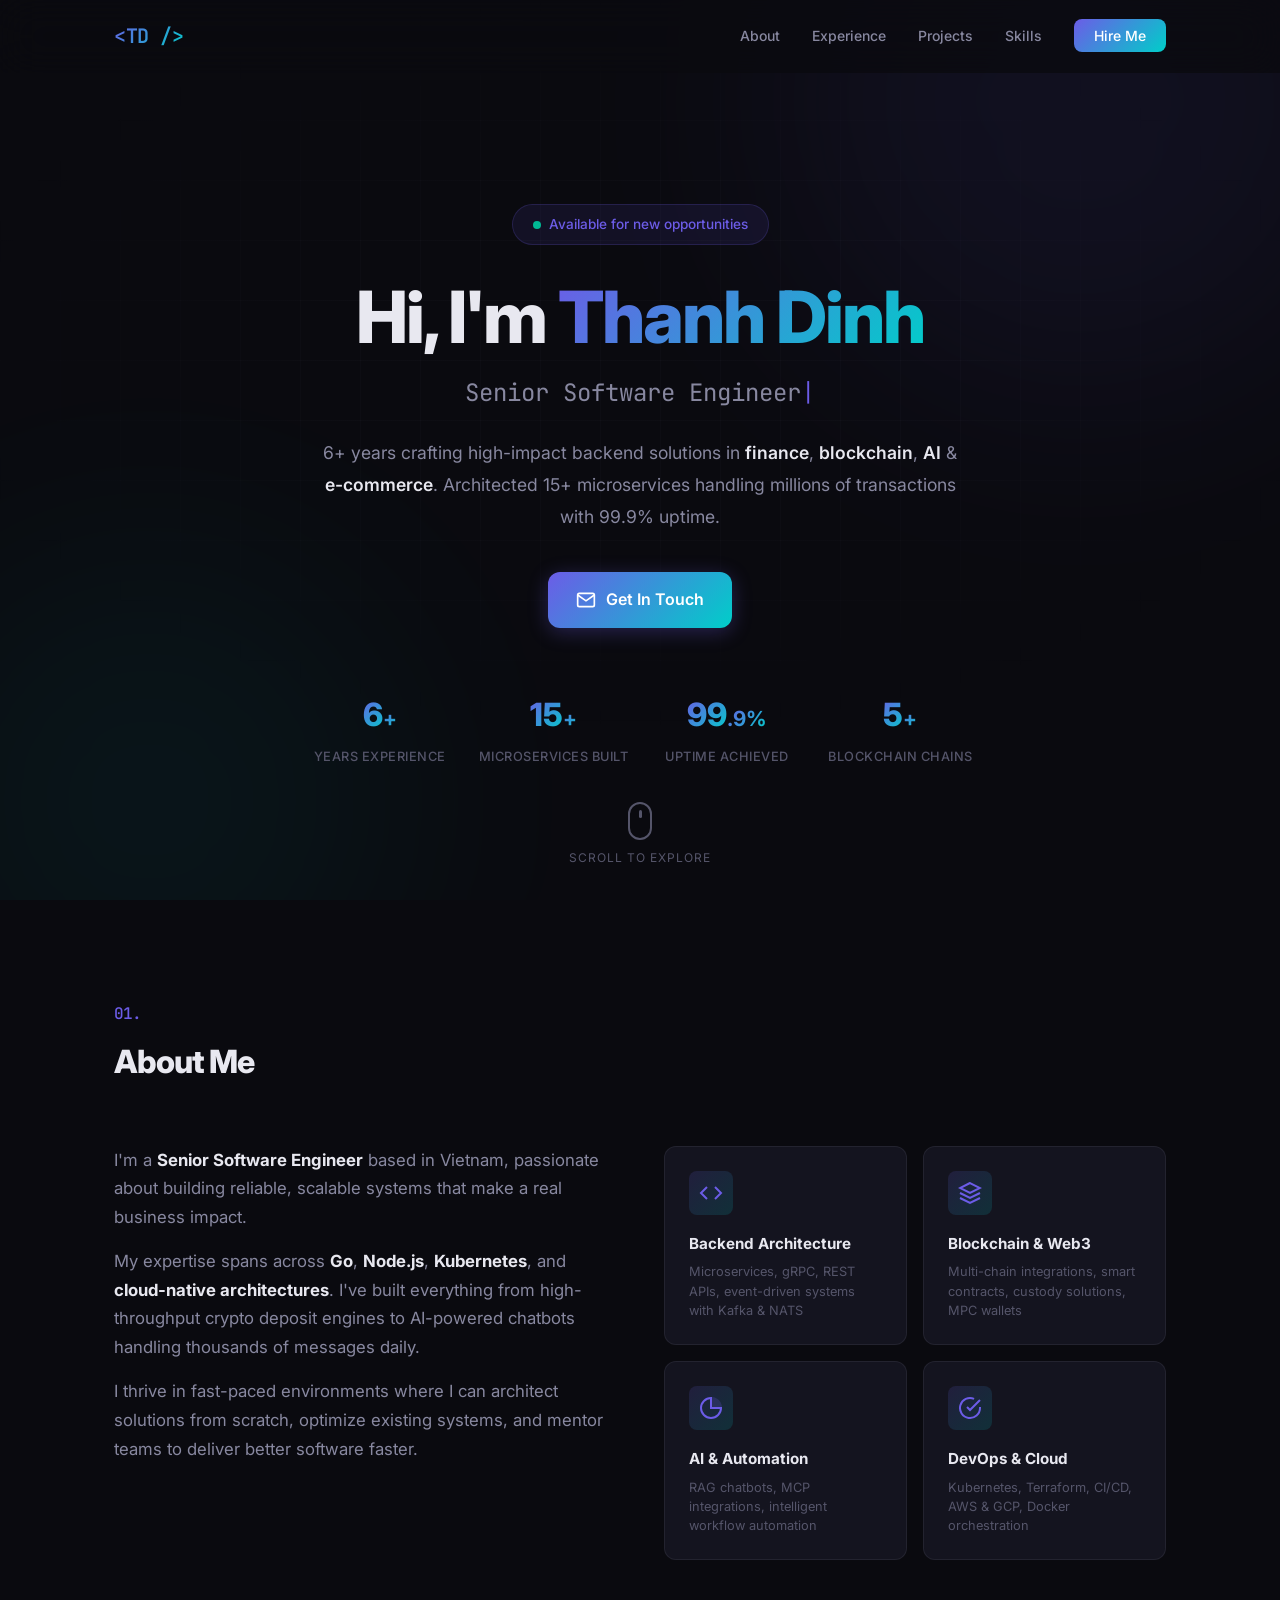
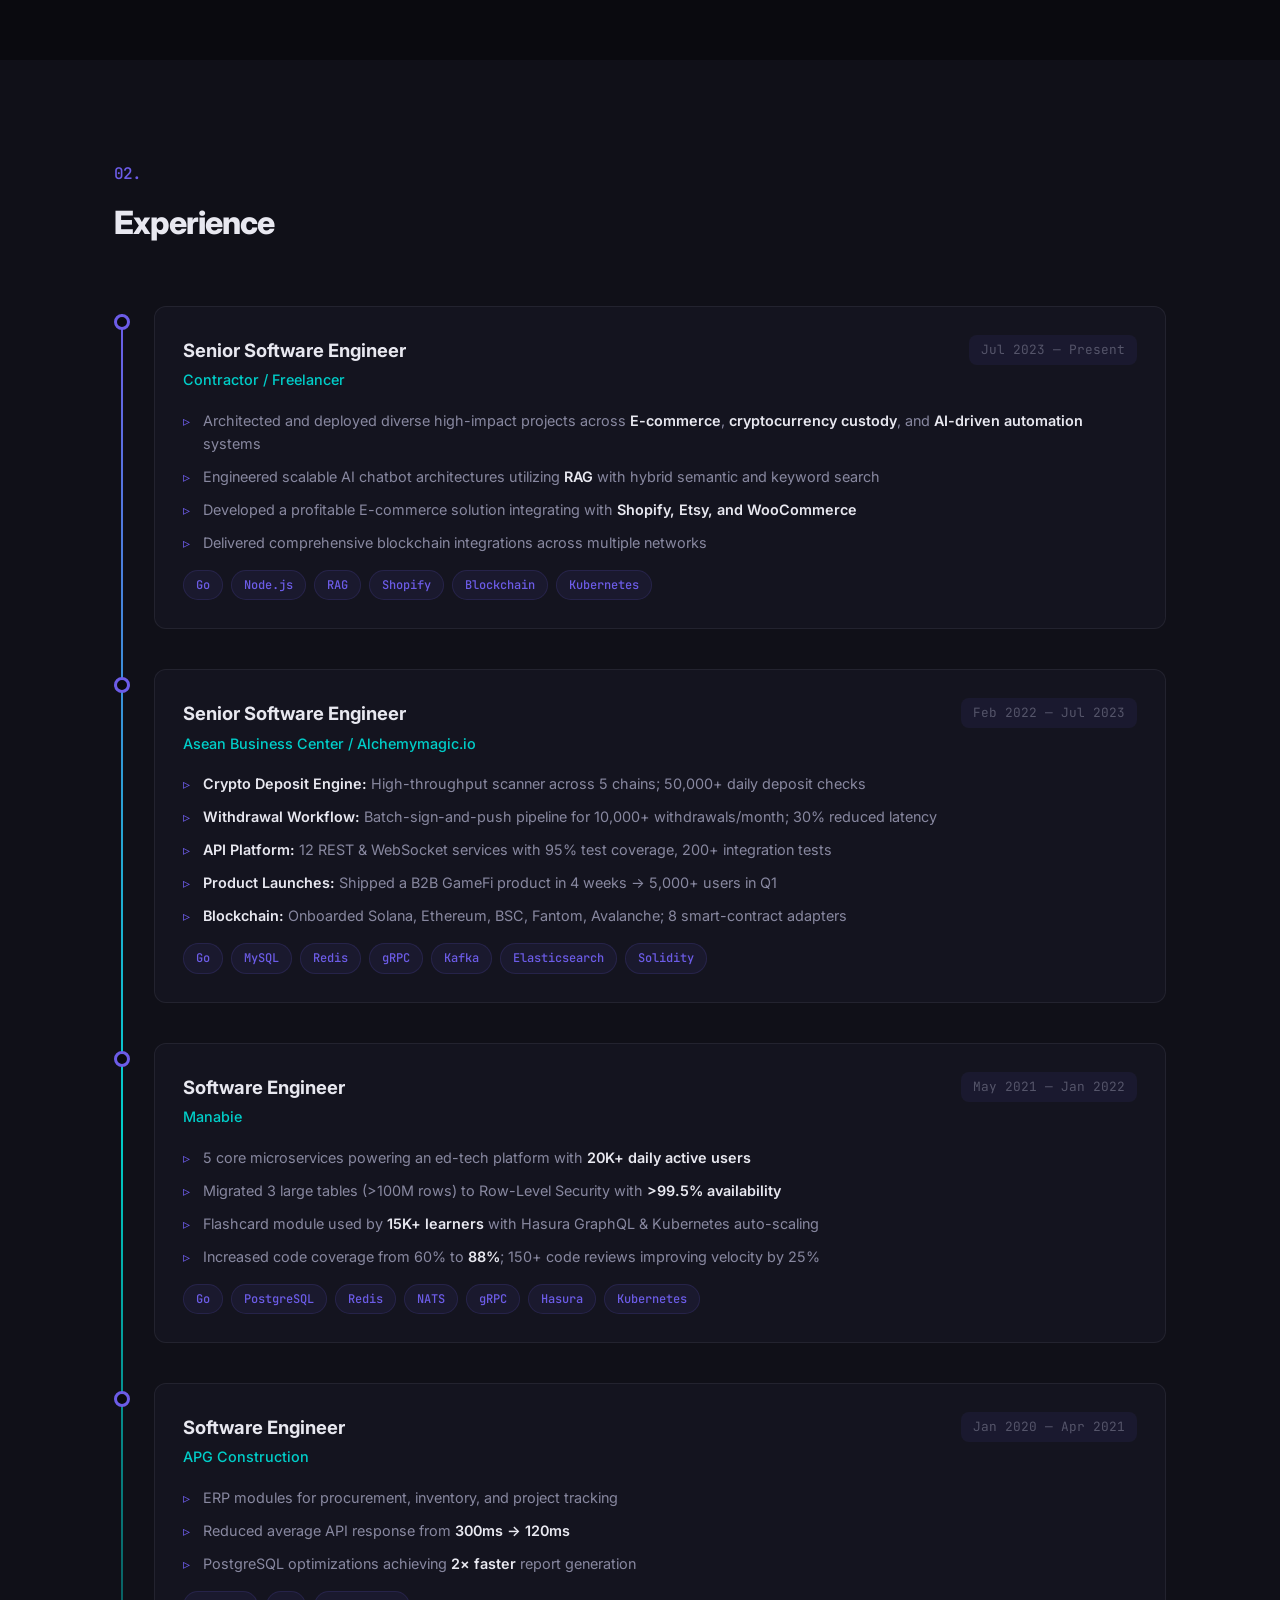
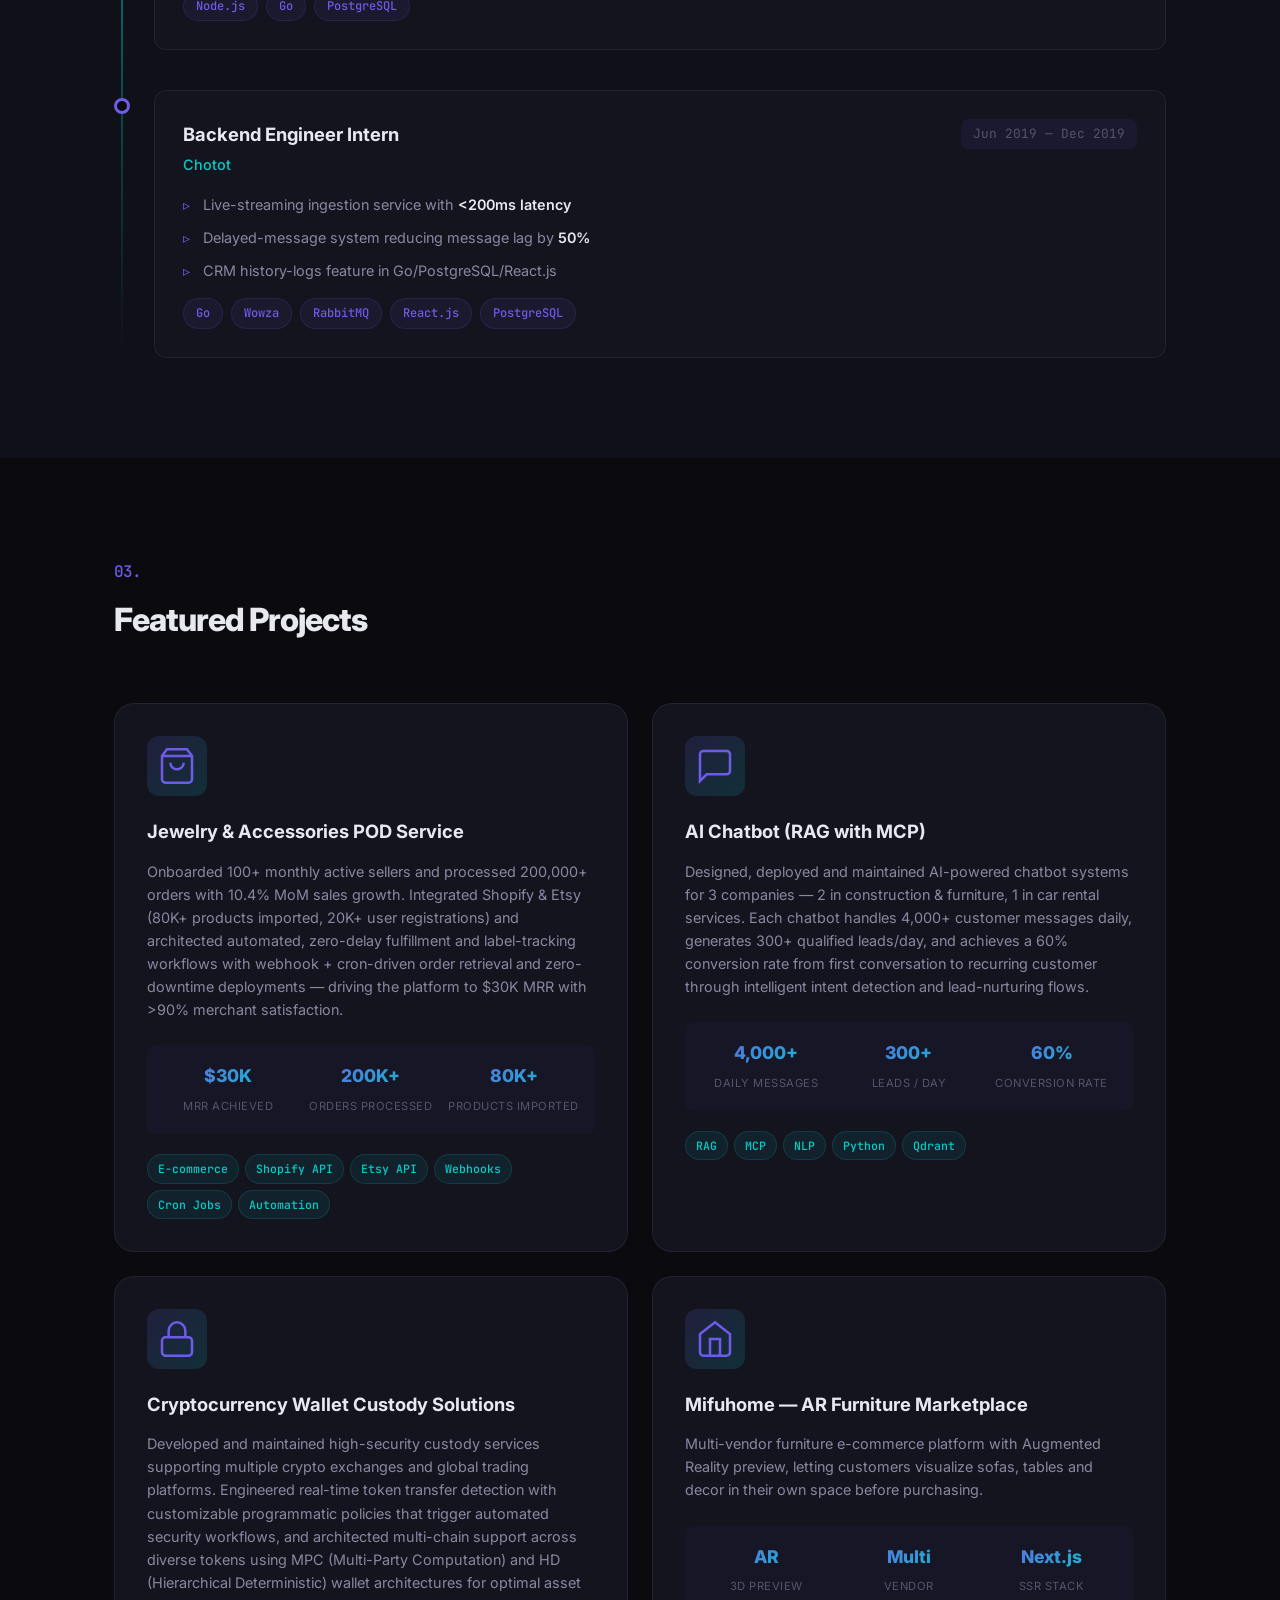
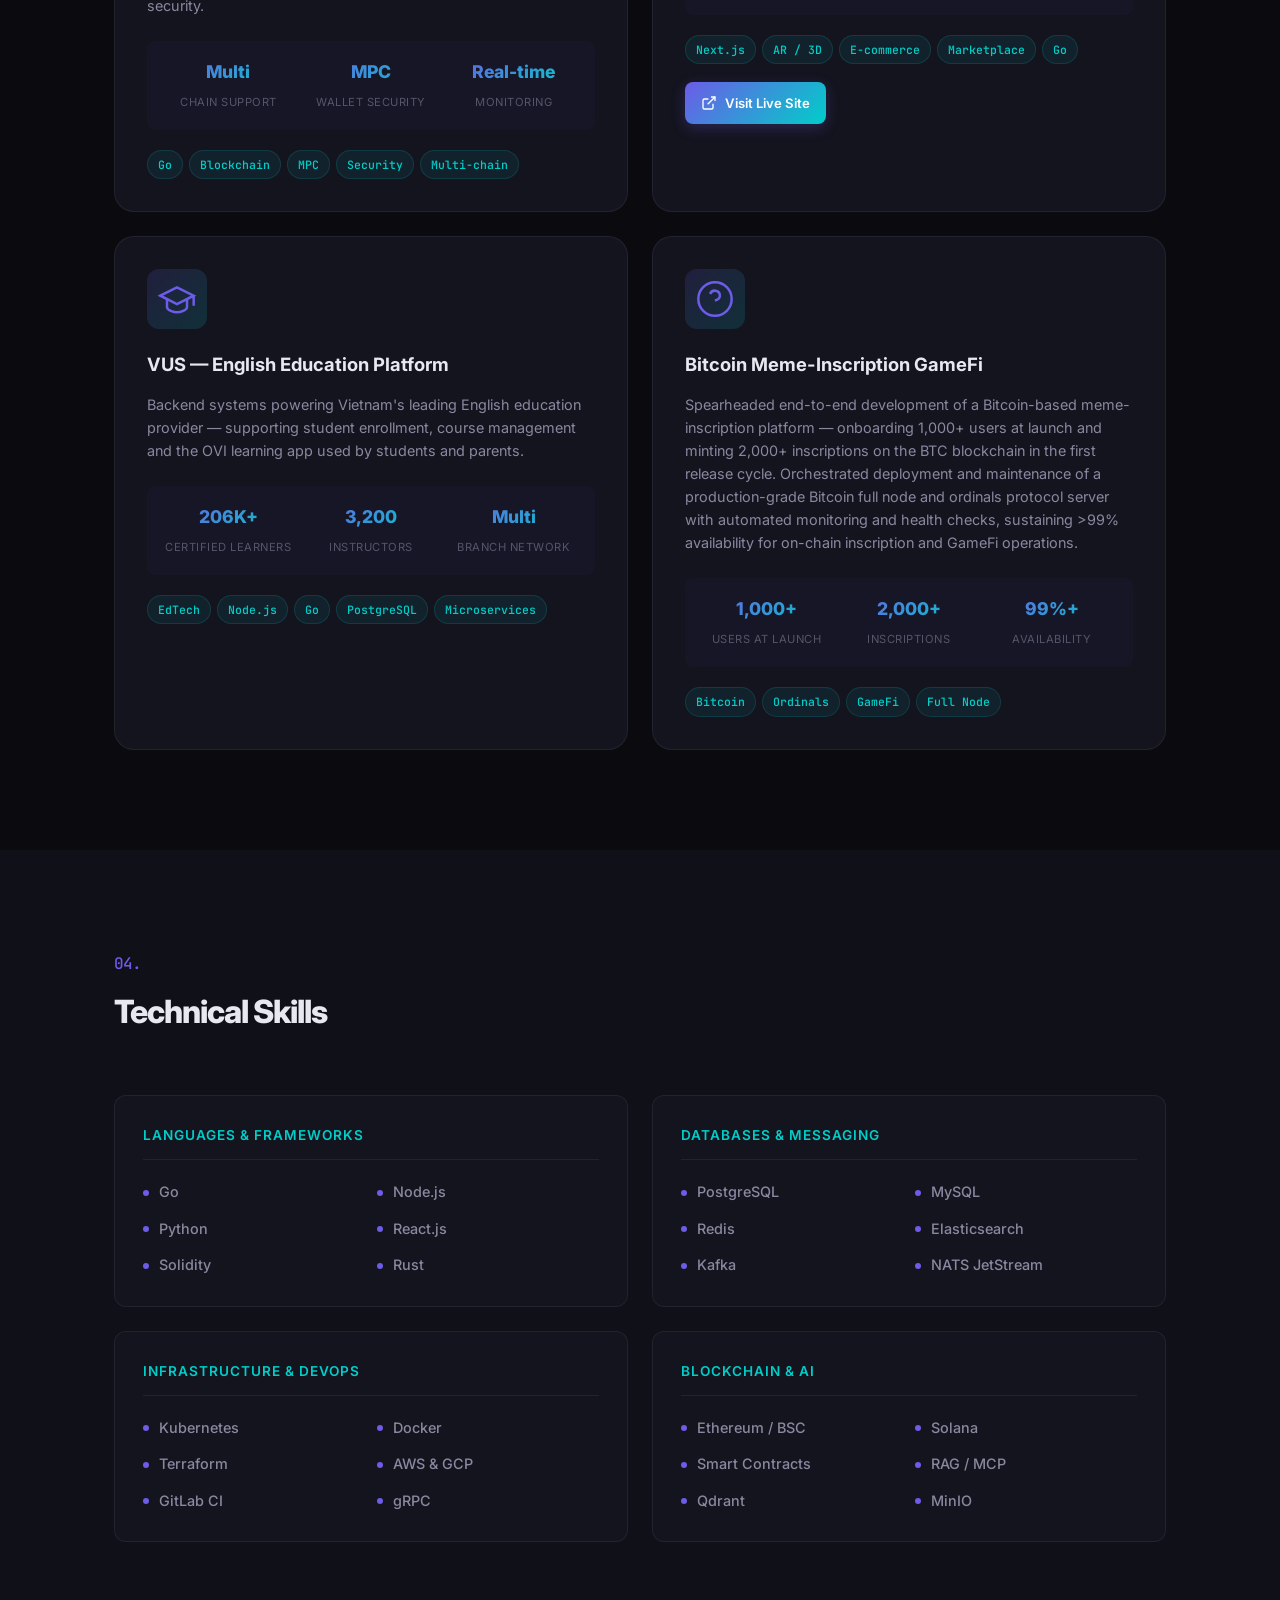
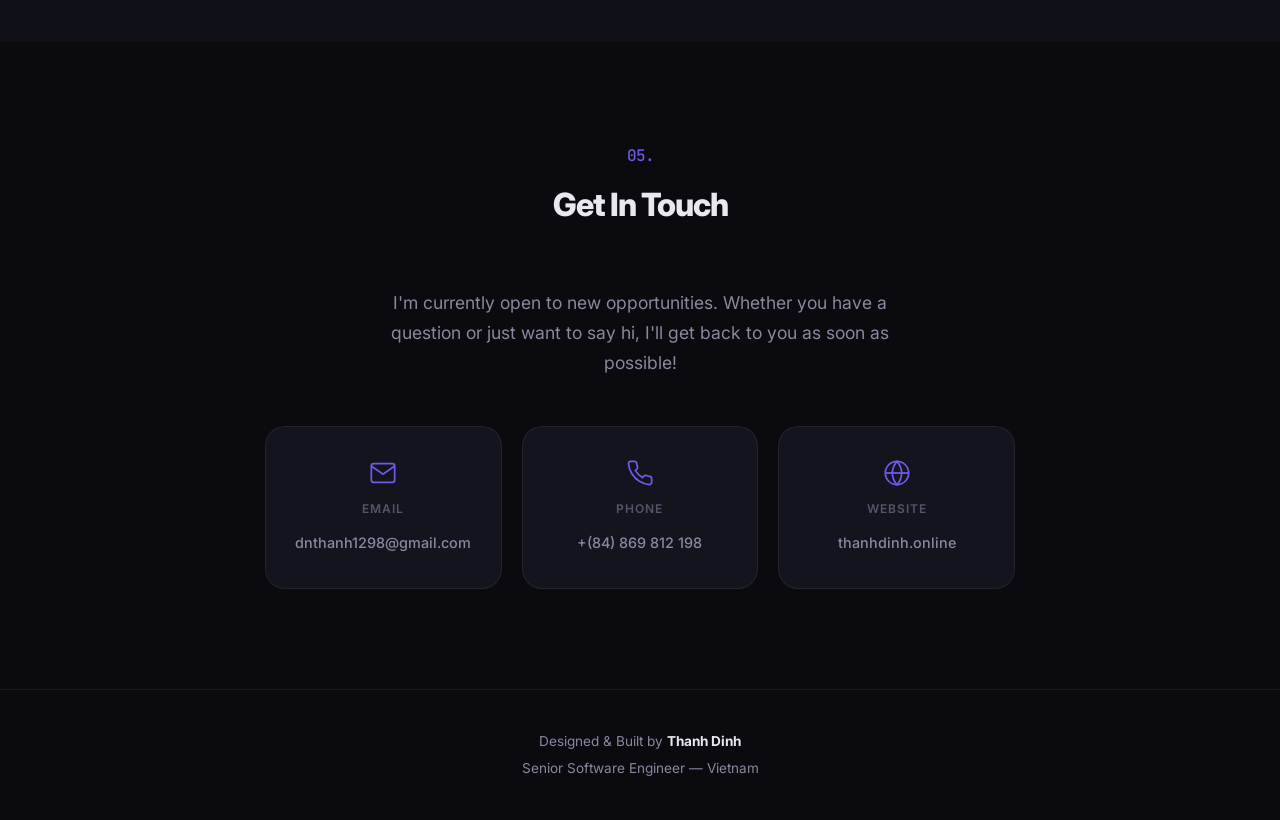
==== commit 7052dc28: "update" ====
--- a/index.html
+++ b/index.html
@@ -277,23 +277,23 @@
             <svg width="40" height="40" viewBox="0 0 24 24" fill="none" stroke="currentColor" stroke-width="1.5"><path d="M6 2L3 6v14a2 2 0 0 0 2 2h14a2 2 0 0 0 2-2V6l-3-4z"/><line x1="3" y1="6" x2="21" y2="6"/><path d="M16 10a4 4 0 0 1-8 0"/></svg>
           </div>
           <h3 class="project-title">Jewelry & Accessories POD Service</h3>
-          <p class="project-desc">Full-stack e-commerce platform with Shopify & Etsy integration, automated fulfillment workflows, and zero-downtime deployments.</p>
+          <p class="project-desc">Onboarded 100+ monthly active sellers and processed 200,000+ orders with 10.4% MoM sales growth. Integrated Shopify & Etsy (80K+ products imported, 20K+ user registrations) and architected automated, zero-delay fulfillment and label-tracking workflows with webhook + cron-driven order retrieval and zero-downtime deployments — driving the platform to $30K MRR with &gt;90% merchant satisfaction.</p>
           <div class="project-metrics">
             <div class="metric">
               <span class="metric-value">$30K</span>
-              <span class="metric-label">Monthly Revenue</span>
+              <span class="metric-label">MRR Achieved</span>
             </div>
             <div class="metric">
               <span class="metric-value">200K+</span>
               <span class="metric-label">Orders Processed</span>
             </div>
             <div class="metric">
-              <span class="metric-value">700+</span>
-              <span class="metric-label">Active Sellers</span>
+              <span class="metric-value">80K+</span>
+              <span class="metric-label">Products Imported</span>
             </div>
           </div>
           <div class="project-tags">
-            <span>E-commerce</span><span>Shopify API</span><span>Etsy API</span><span>Webhooks</span><span>Automation</span>
+            <span>E-commerce</span><span>Shopify API</span><span>Etsy API</span><span>Webhooks</span><span>Cron Jobs</span><span>Automation</span>
           </div>
         </div>
 
@@ -303,7 +303,7 @@
             <svg width="40" height="40" viewBox="0 0 24 24" fill="none" stroke="currentColor" stroke-width="1.5"><path d="M21 15a2 2 0 0 1-2 2H7l-4 4V5a2 2 0 0 1 2-2h14a2 2 0 0 1 2 2z"/></svg>
           </div>
           <h3 class="project-title">AI Chatbot (RAG with MCP)</h3>
-          <p class="project-desc">AI-powered chatbot systems for 3 companies handling 4,000+ messages daily, with intelligent intent detection and lead nurturing.</p>
+          <p class="project-desc">Designed, deployed and maintained AI-powered chatbot systems for 3 companies — 2 in construction & furniture, 1 in car rental services. Each chatbot handles 4,000+ customer messages daily, generates 300+ qualified leads/day, and achieves a 60% conversion rate from first conversation to recurring customer through intelligent intent detection and lead-nurturing flows.</p>
           <div class="project-metrics">
             <div class="metric">
               <span class="metric-value">4,000+</span>
@@ -328,8 +328,8 @@
           <div class="project-icon">
             <svg width="40" height="40" viewBox="0 0 24 24" fill="none" stroke="currentColor" stroke-width="1.5"><rect x="3" y="11" width="18" height="11" rx="2" ry="2"/><path d="M7 11V7a5 5 0 0 1 10 0v4"/></svg>
           </div>
-          <h3 class="project-title">Cryptocurrency Wallet Custody</h3>
-          <p class="project-desc">High-security custody services with multi-chain support, MPC & HD wallet architectures, and automated security workflows.</p>
+          <h3 class="project-title">Cryptocurrency Wallet Custody Solutions</h3>
+          <p class="project-desc">Developed and maintained high-security custody services supporting multiple crypto exchanges and global trading platforms. Engineered real-time token transfer detection with customizable programmatic policies that trigger automated security workflows, and architected multi-chain support across diverse tokens using MPC (Multi-Party Computation) and HD (Hierarchical Deterministic) wallet architectures for optimal asset security.</p>
           <div class="project-metrics">
             <div class="metric">
               <span class="metric-value">Multi</span>
@@ -349,13 +349,69 @@
           </div>
         </div>
 
-        <!-- Bitcoin GameFi -->
+        <!-- Mifuhome -->
         <div class="project-card" data-animate="fade-up" data-delay="300">
           <div class="project-icon">
+            <svg width="40" height="40" viewBox="0 0 24 24" fill="none" stroke="currentColor" stroke-width="1.5"><path d="M3 9l9-7 9 7v11a2 2 0 0 1-2 2H5a2 2 0 0 1-2-2z"/><polyline points="9 22 9 12 15 12 15 22"/></svg>
+          </div>
+          <h3 class="project-title">Mifuhome — AR Furniture Marketplace</h3>
+          <p class="project-desc">Multi-vendor furniture e-commerce platform with Augmented Reality preview, letting customers visualize sofas, tables and decor in their own space before purchasing.</p>
+          <div class="project-metrics">
+            <div class="metric">
+              <span class="metric-value">AR</span>
+              <span class="metric-label">3D Preview</span>
+            </div>
+            <div class="metric">
+              <span class="metric-value">Multi</span>
+              <span class="metric-label">Vendor</span>
+            </div>
+            <div class="metric">
+              <span class="metric-value">Next.js</span>
+              <span class="metric-label">SSR Stack</span>
+            </div>
+          </div>
+          <div class="project-tags">
+            <span>Next.js</span><span>AR / 3D</span><span>E-commerce</span><span>Marketplace</span><span>Go</span>
+          </div>
+          <a href="https://mifuhome.io" target="_blank" rel="noopener" class="project-link">
+            <svg width="16" height="16" viewBox="0 0 24 24" fill="none" stroke="currentColor" stroke-width="2"><path d="M18 13v6a2 2 0 0 1-2 2H5a2 2 0 0 1-2-2V8a2 2 0 0 1 2-2h6"/><polyline points="15 3 21 3 21 9"/><line x1="10" y1="14" x2="21" y2="3"/></svg>
+            Visit Live Site
+          </a>
+        </div>
+
+        <!-- VUS -->
+        <div class="project-card" data-animate="fade-up" data-delay="400">
+          <div class="project-icon">
+            <svg width="40" height="40" viewBox="0 0 24 24" fill="none" stroke="currentColor" stroke-width="1.5"><path d="M22 10v6M2 10l10-5 10 5-10 5z"/><path d="M6 12v5c0 1.66 4 3 6 3s6-1.34 6-3v-5"/></svg>
+          </div>
+          <h3 class="project-title">VUS — English Education Platform</h3>
+          <p class="project-desc">Backend systems powering Vietnam's leading English education provider — supporting student enrollment, course management and the OVI learning app used by students and parents.</p>
+          <div class="project-metrics">
+            <div class="metric">
+              <span class="metric-value">206K+</span>
+              <span class="metric-label">Certified Learners</span>
+            </div>
+            <div class="metric">
+              <span class="metric-value">3,200</span>
+              <span class="metric-label">Instructors</span>
+            </div>
+            <div class="metric">
+              <span class="metric-value">Multi</span>
+              <span class="metric-label">Branch Network</span>
+            </div>
+          </div>
+          <div class="project-tags">
+            <span>EdTech</span><span>Node.js</span><span>Go</span><span>PostgreSQL</span><span>Microservices</span>
+          </div>
+        </div>
+
+        <!-- Bitcoin GameFi -->
+        <div class="project-card" data-animate="fade-up" data-delay="500">
+          <div class="project-icon">
             <svg width="40" height="40" viewBox="0 0 24 24" fill="none" stroke="currentColor" stroke-width="1.5"><circle cx="12" cy="12" r="10"/><path d="M9.09 9a3 3 0 0 1 5.83 1c0 2-3 3-3 3"/><line x1="12" y1="17" x2="12.01" y2="17"/></svg>
           </div>
           <h3 class="project-title">Bitcoin Meme-Inscription GameFi</h3>
-          <p class="project-desc">Bitcoin-based meme-inscription platform with full node deployment, ordinals protocol, and automated monitoring.</p>
+          <p class="project-desc">Spearheaded end-to-end development of a Bitcoin-based meme-inscription platform — onboarding 1,000+ users at launch and minting 2,000+ inscriptions on the BTC blockchain in the first release cycle. Orchestrated deployment and maintenance of a production-grade Bitcoin full node and ordinals protocol server with automated monitoring and health checks, sustaining &gt;99% availability for on-chain inscription and GameFi operations.</p>
           <div class="project-metrics">
             <div class="metric">
               <span class="metric-value">1,000+</span>
--- a/style.css
+++ b/style.css
@@ -413,8 +413,10 @@
 .scroll-indicator {
   position: absolute;
   bottom: 32px;
-  left: 50%;
-  transform: translateX(-50%);
+  left: 0;
+  right: 0;
+  margin: 0 auto;
+  width: fit-content;
   display: flex;
   flex-direction: column;
   align-items: center;
@@ -431,6 +433,7 @@
   border: 2px solid var(--text-muted);
   border-radius: 12px;
   position: relative;
+  box-sizing: border-box;
 }
 
 .mouse-wheel {
@@ -440,14 +443,13 @@
   border-radius: 2px;
   position: absolute;
   top: 6px;
-  left: 50%;
-  transform: translateX(-50%);
+  left: calc(50% - 1.5px);
   animation: scroll-wheel 2s ease-in-out infinite;
 }
 
 @keyframes scroll-wheel {
-  0%, 100% { opacity: 1; transform: translateX(-50%) translateY(0); }
-  50% { opacity: 0.3; transform: translateX(-50%) translateY(10px); }
+  0%, 100% { opacity: 1; transform: translateY(0); }
+  50% { opacity: 0.3; transform: translateY(10px); }
 }
 
 /* --- Sections --- */
@@ -781,6 +783,35 @@
   font-family: var(--font-mono);
   color: var(--accent-2);
   font-weight: 500;
+}
+
+.project-link {
+  display: inline-flex;
+  align-items: center;
+  gap: 8px;
+  margin-top: 18px;
+  padding: 10px 16px;
+  border-radius: var(--radius-sm);
+  background: var(--gradient-primary);
+  color: #fff;
+  font-size: 0.82rem;
+  font-weight: 600;
+  text-decoration: none;
+  transition: all var(--transition);
+  box-shadow: 0 4px 14px rgba(108, 92, 231, 0.25);
+}
+
+.project-link:hover {
+  transform: translateY(-2px);
+  box-shadow: 0 6px 20px rgba(108, 92, 231, 0.4);
+}
+
+.project-link svg {
+  transition: transform var(--transition);
+}
+
+.project-link:hover svg {
+  transform: translate(2px, -2px);
 }
 
 /* --- Skills --- */
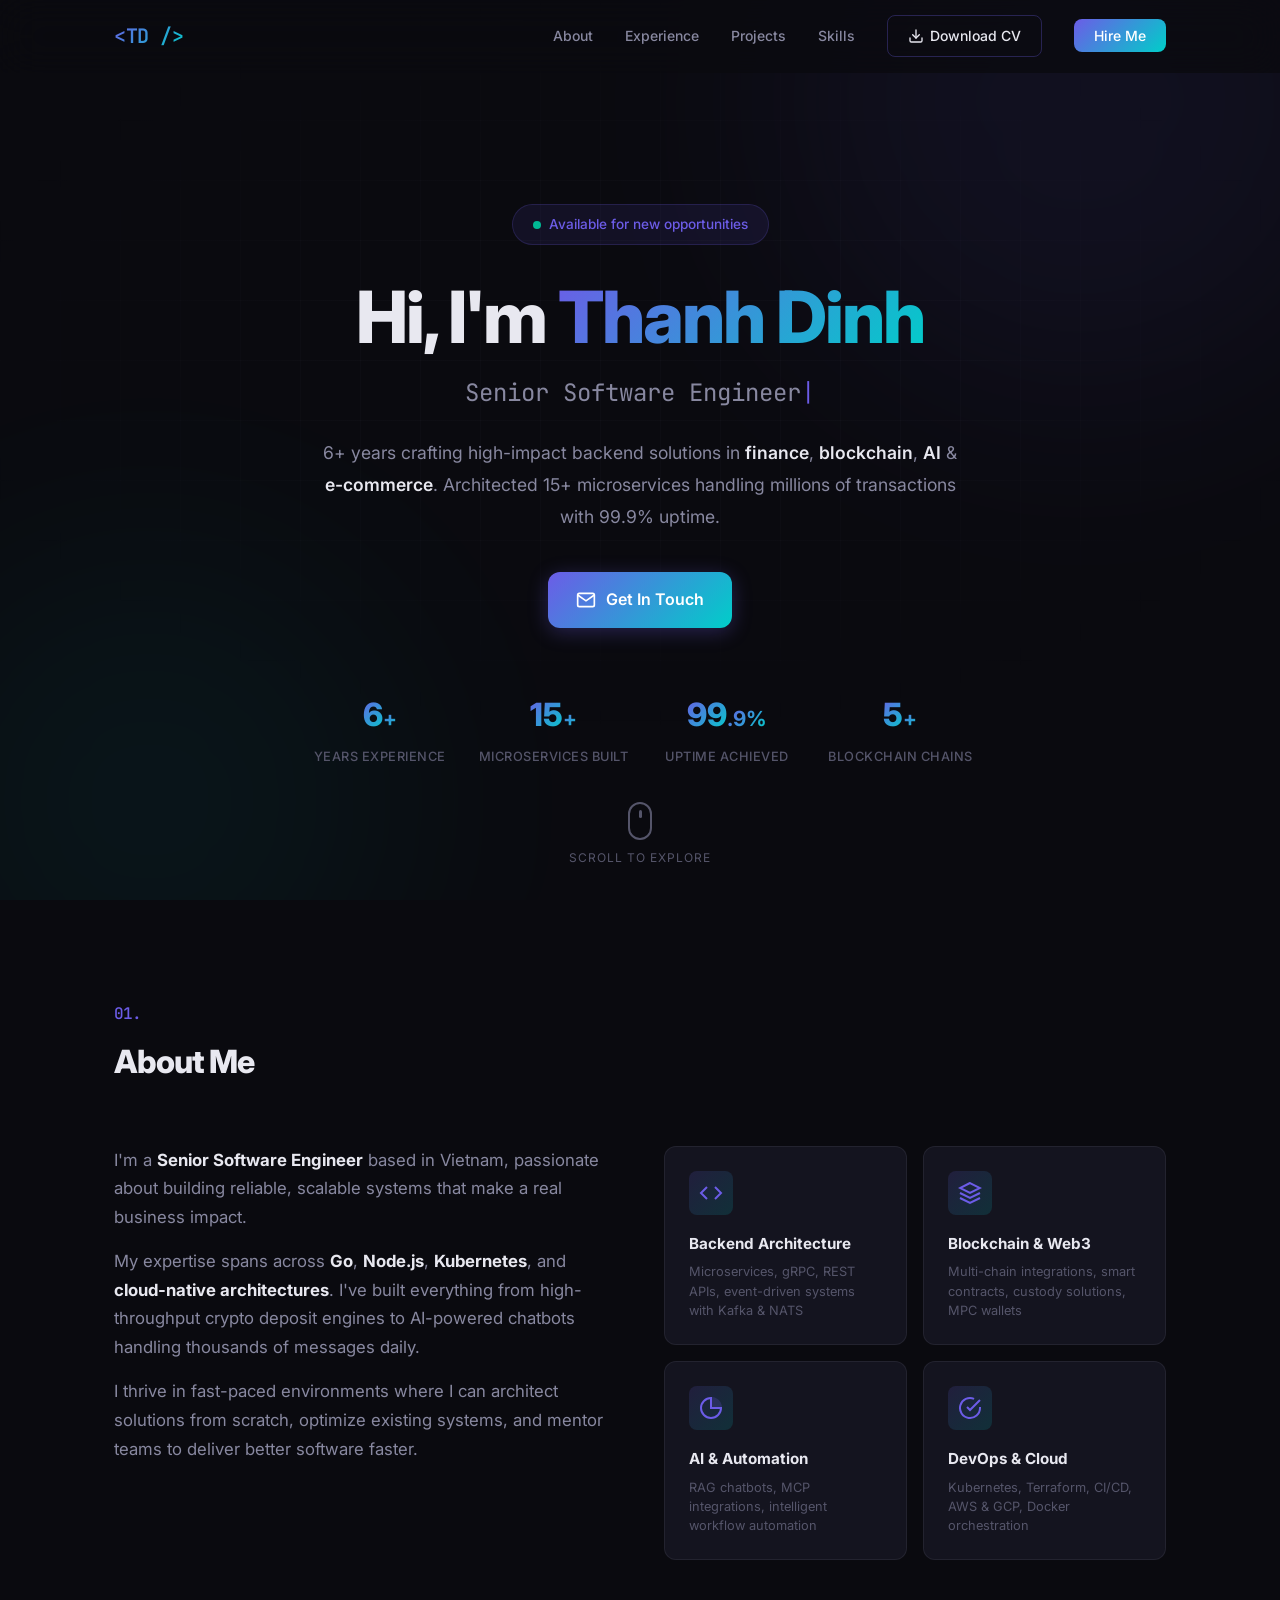
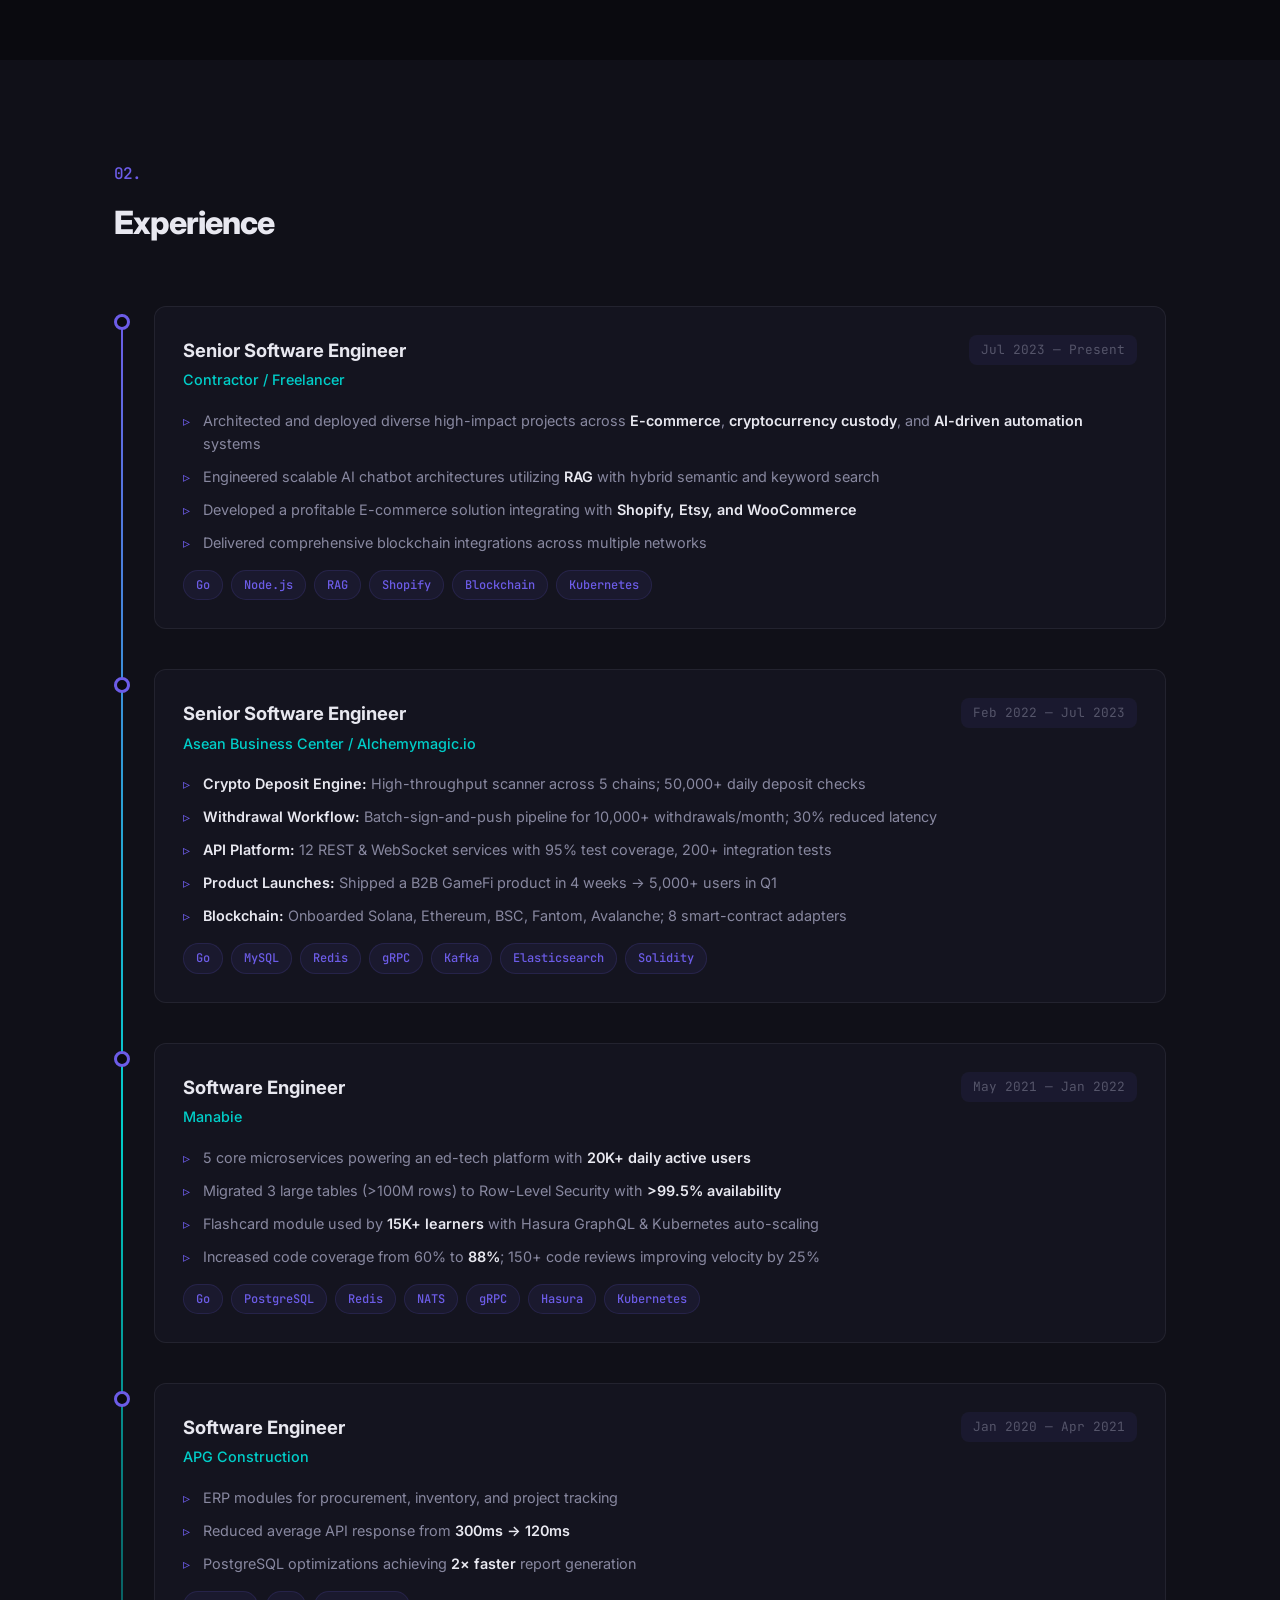
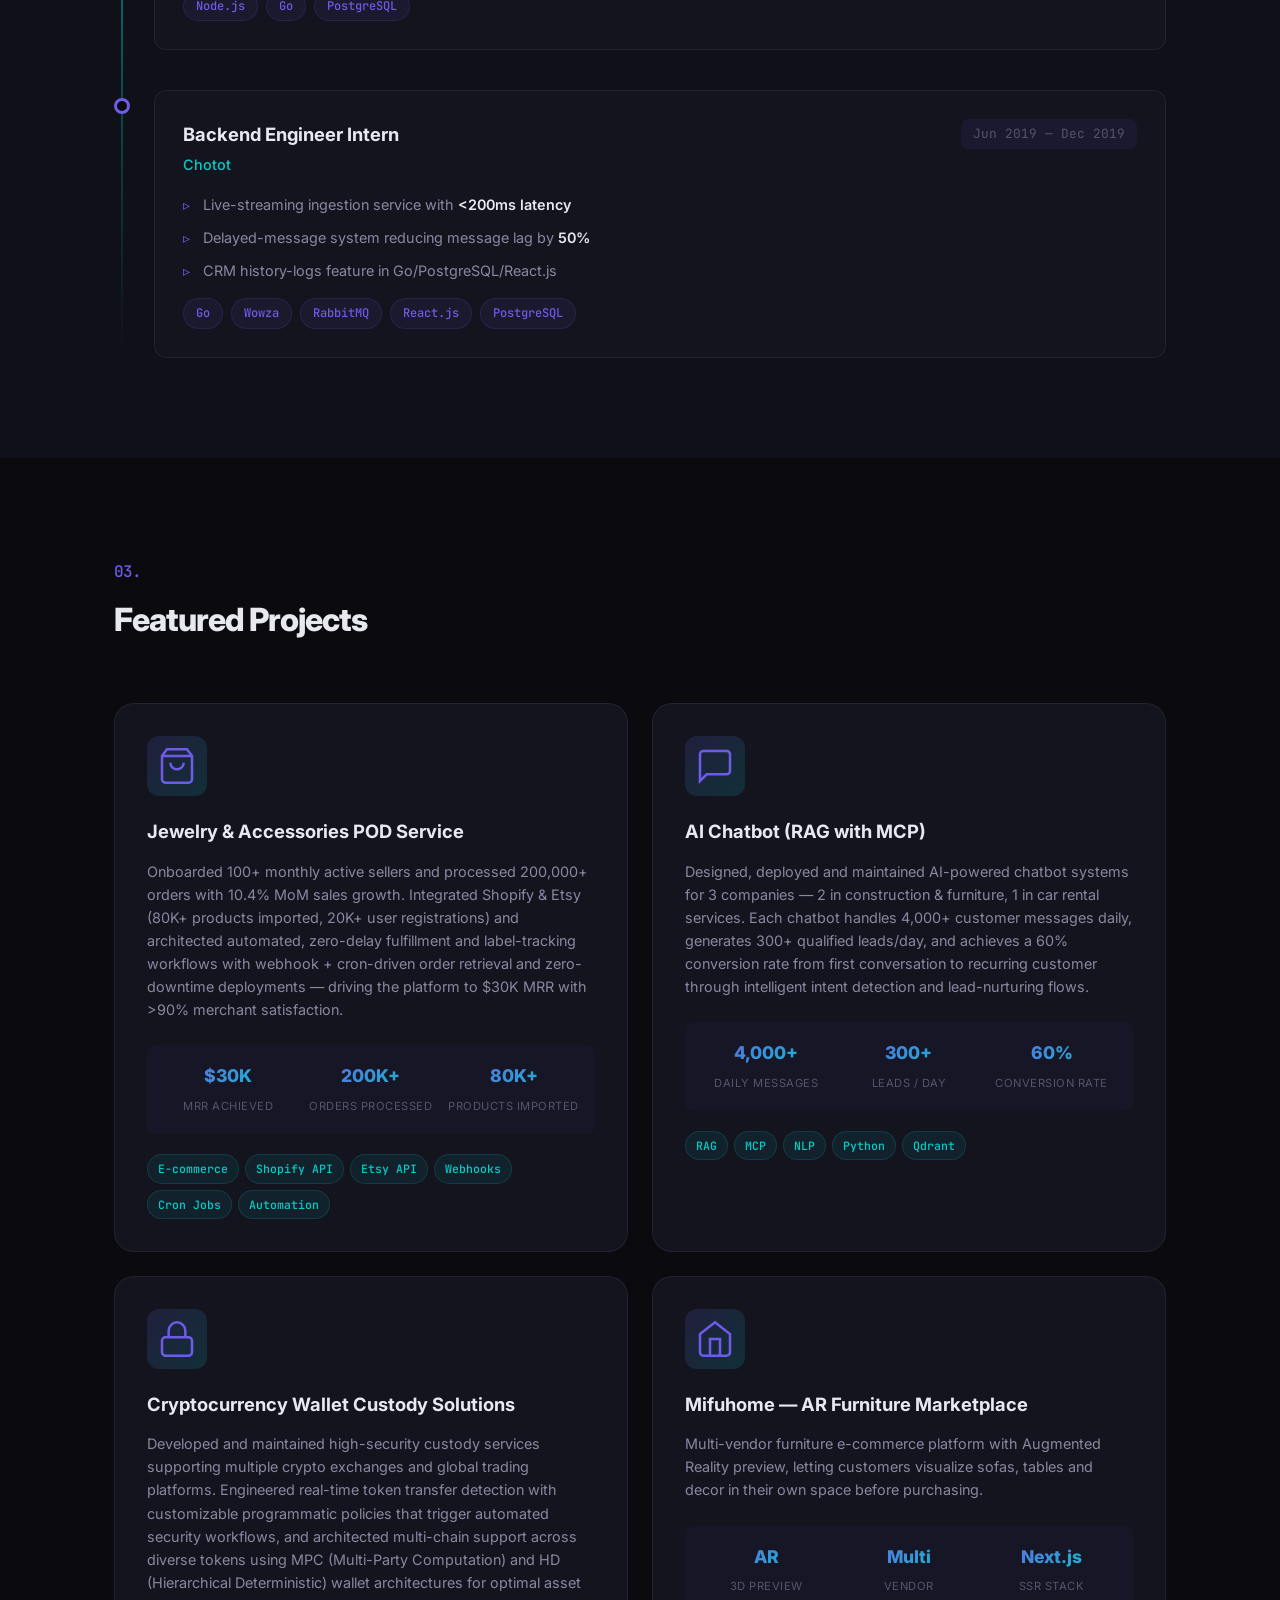
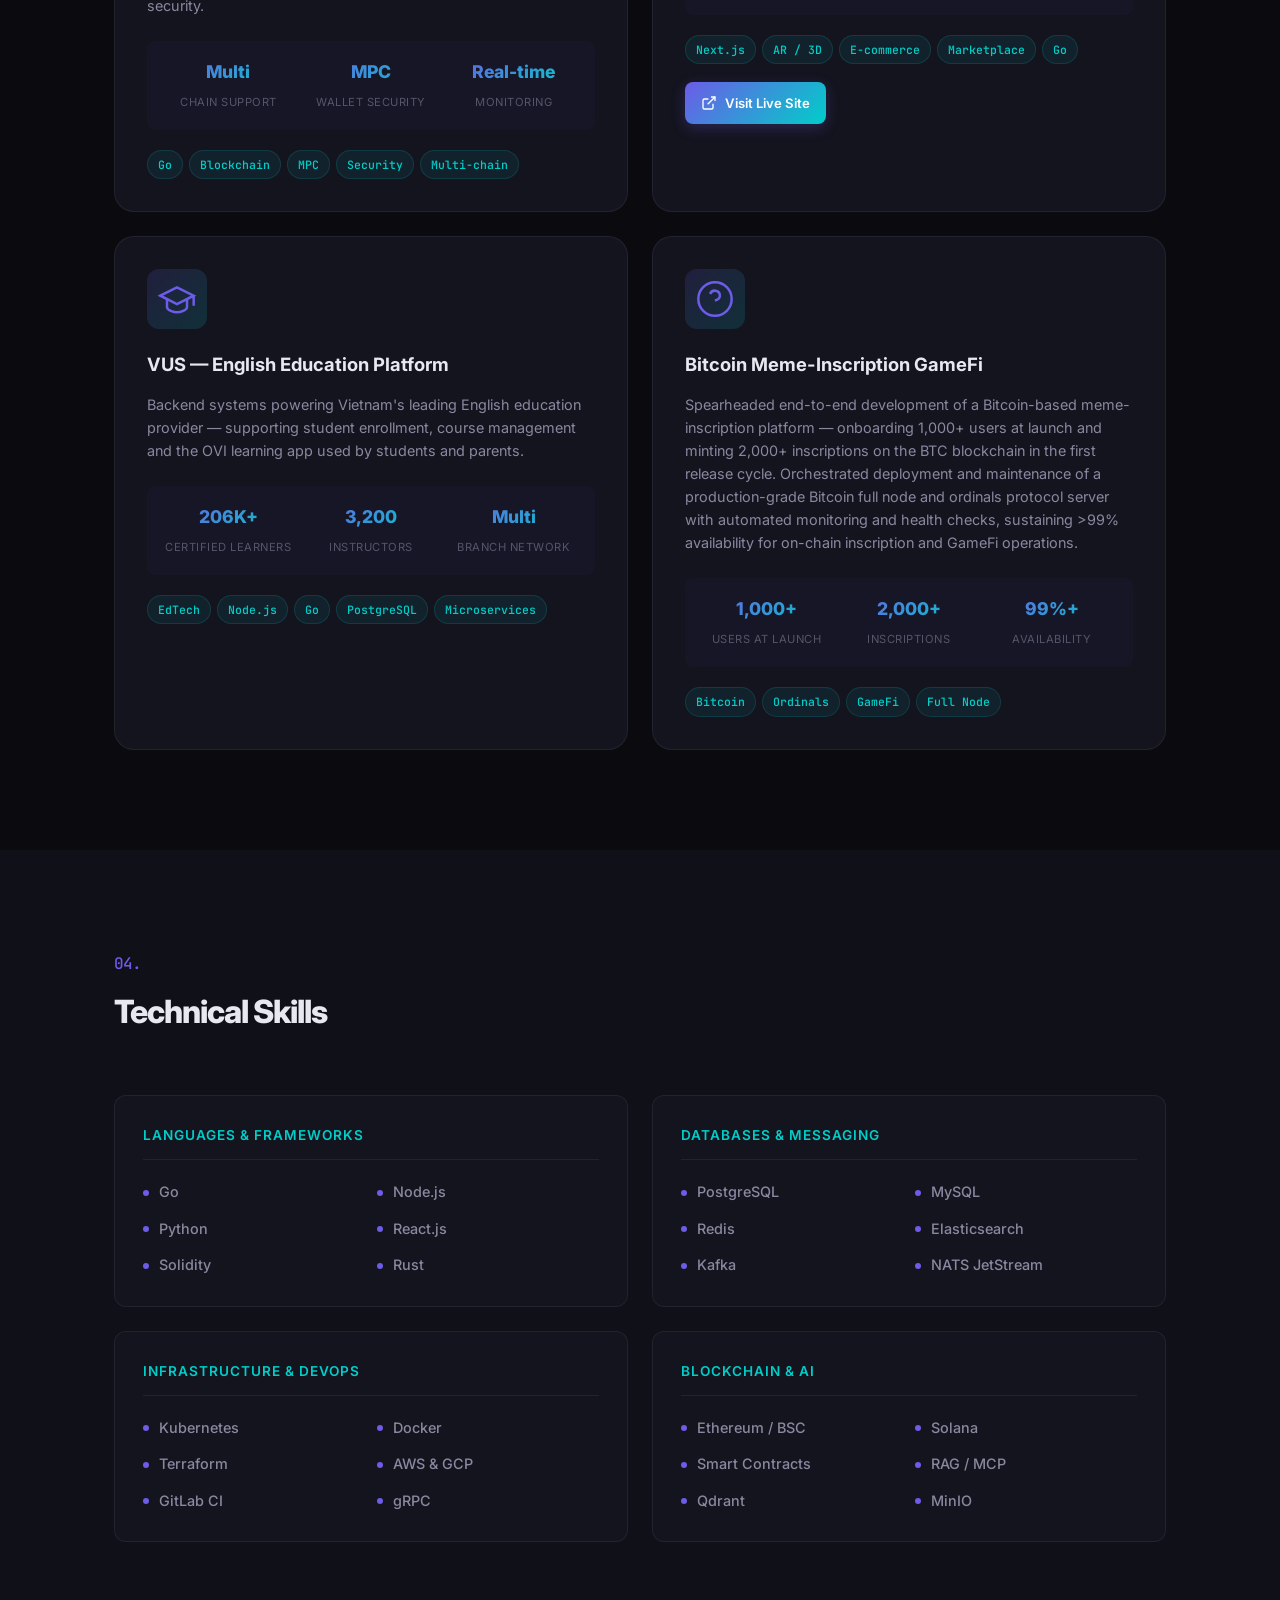
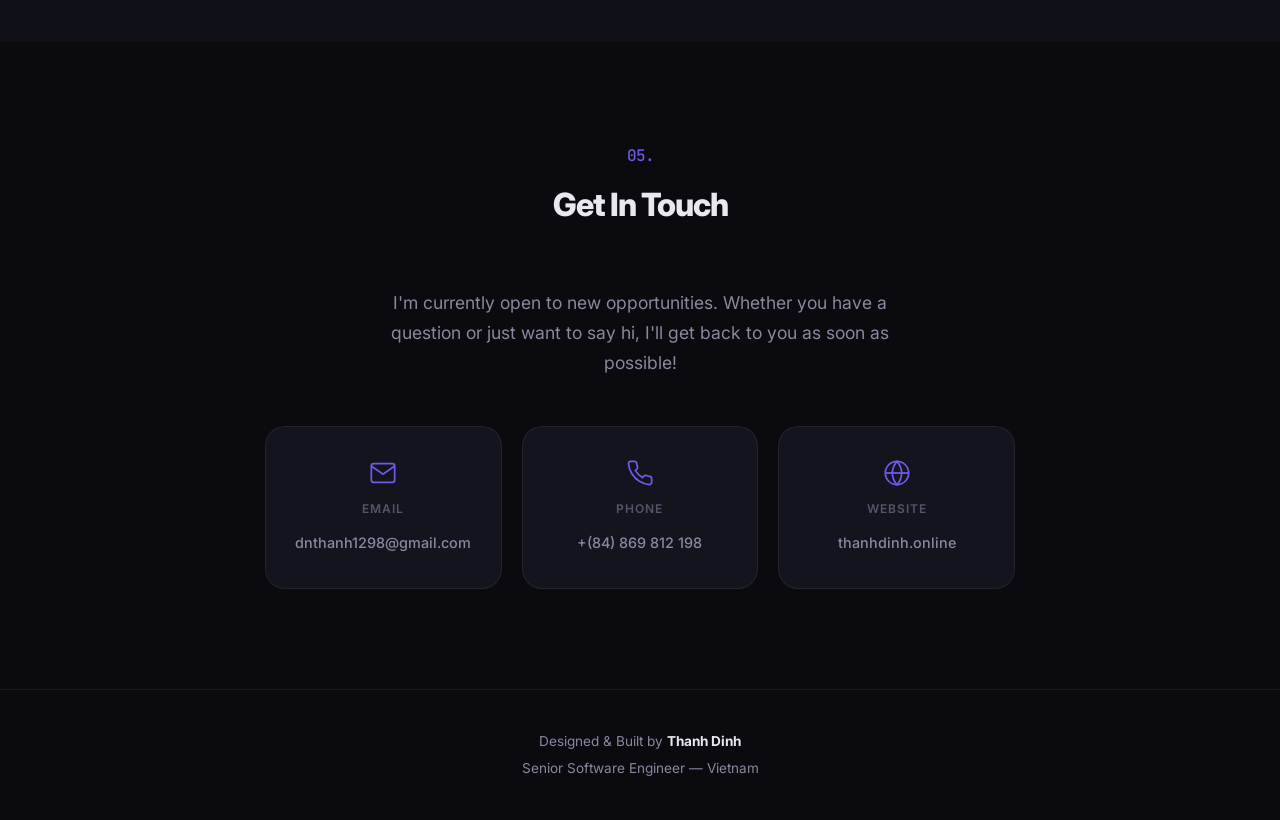
==== commit 3739be2a: "minor update" ====
--- a/index.html
+++ b/index.html
@@ -23,6 +23,12 @@
         <li><a href="#experience">Experience</a></li>
         <li><a href="#projects">Projects</a></li>
         <li><a href="#skills">Skills</a></li>
+        <li>
+          <a href="https://thanhdinh.online/resume/?data=[base64]" target="_blank" rel="noopener" class="nav-cta nav-cta-outline">
+            <svg width="16" height="16" viewBox="0 0 24 24" fill="none" stroke="currentColor" stroke-width="2" stroke-linecap="round" stroke-linejoin="round"><path d="M21 15v4a2 2 0 0 1-2 2H5a2 2 0 0 1-2-2v-4"/><polyline points="7 10 12 15 17 10"/><line x1="12" y1="15" x2="12" y2="3"/></svg>
+            Download CV
+          </a>
+        </li>
         <li><a href="#contact" class="nav-cta">Hire Me</a></li>
       </ul>
     </div>
--- a/style.css
+++ b/style.css
@@ -163,6 +163,21 @@
   box-shadow: 0 4px 20px rgba(108, 92, 231, 0.4);
 }
 
+.nav-cta-outline {
+  display: inline-flex;
+  align-items: center;
+  gap: 6px;
+  background: transparent !important;
+  color: var(--text-primary) !important;
+  border: 1px solid var(--border-hover);
+}
+
+.nav-cta-outline:hover {
+  border-color: var(--accent-1);
+  color: var(--accent-1) !important;
+  box-shadow: 0 4px 20px rgba(108, 92, 231, 0.2);
+}
+
 .nav-toggle {
   display: none;
   flex-direction: column;
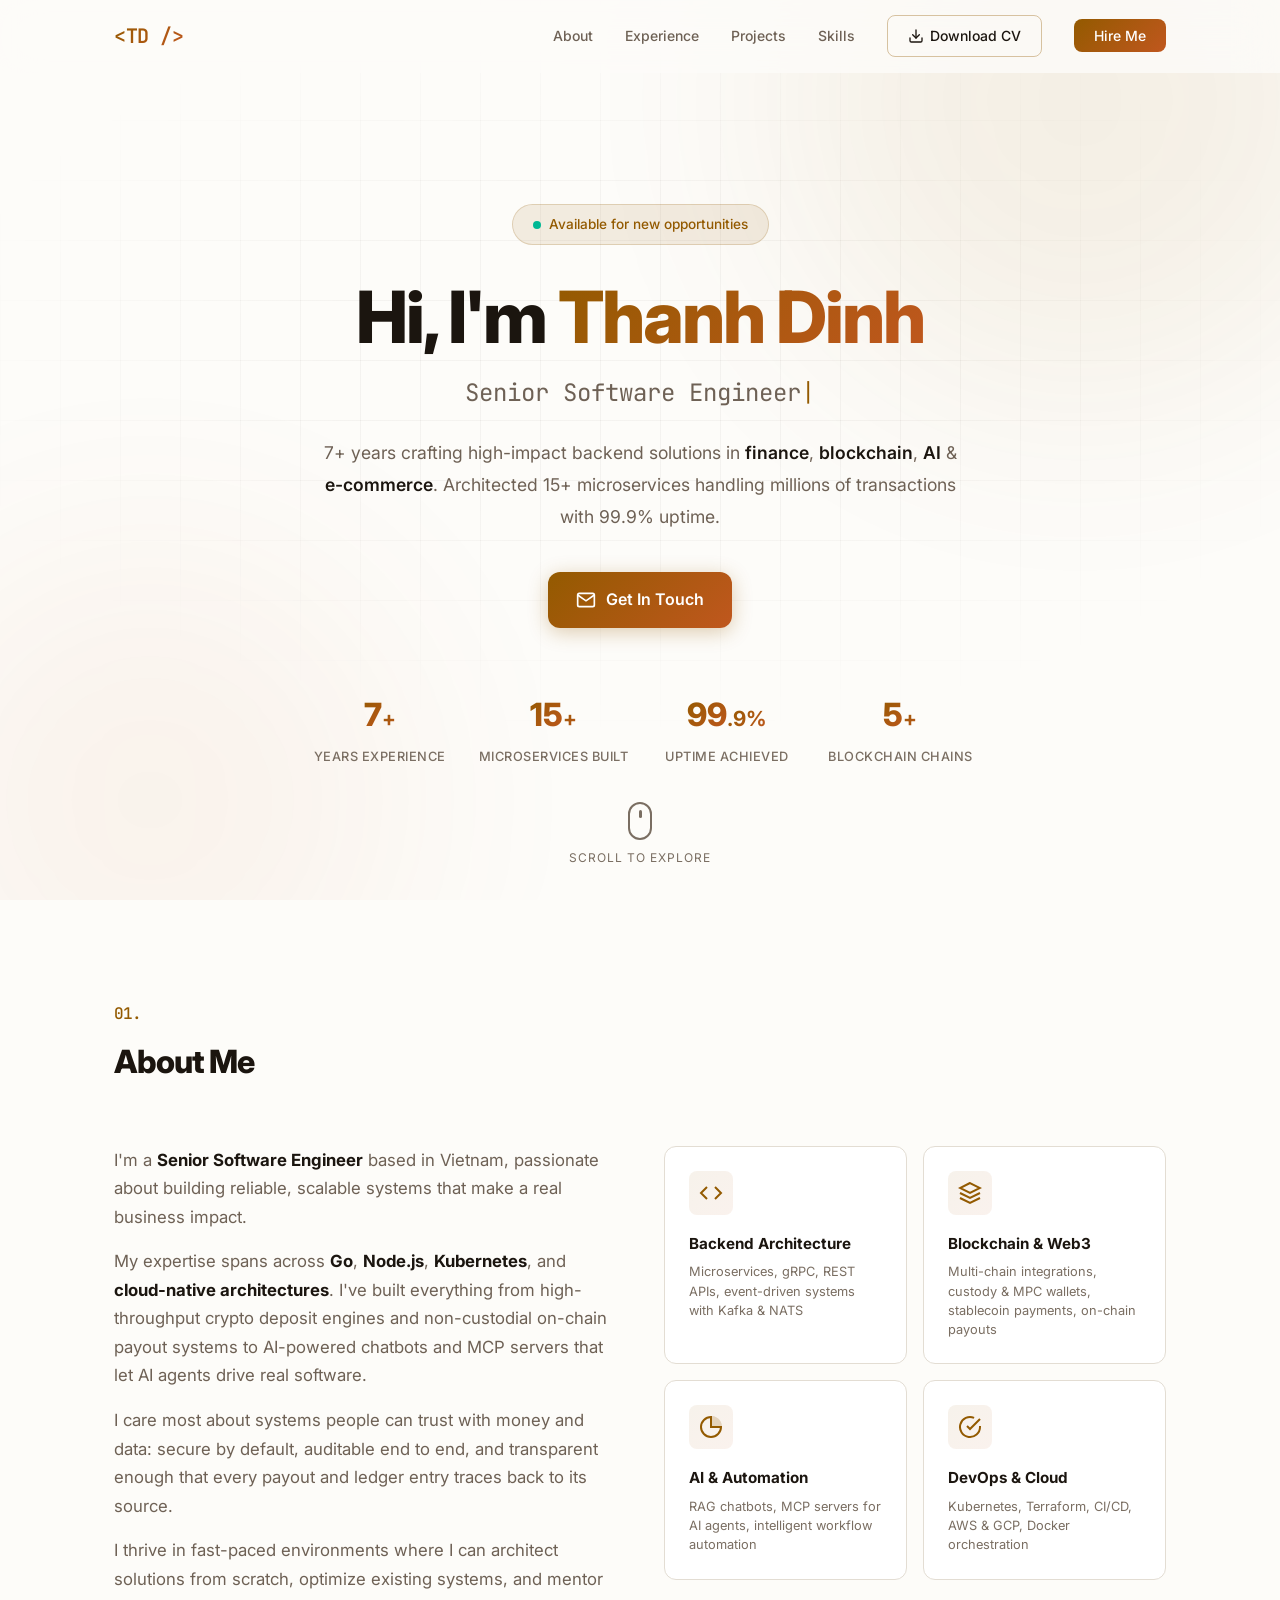
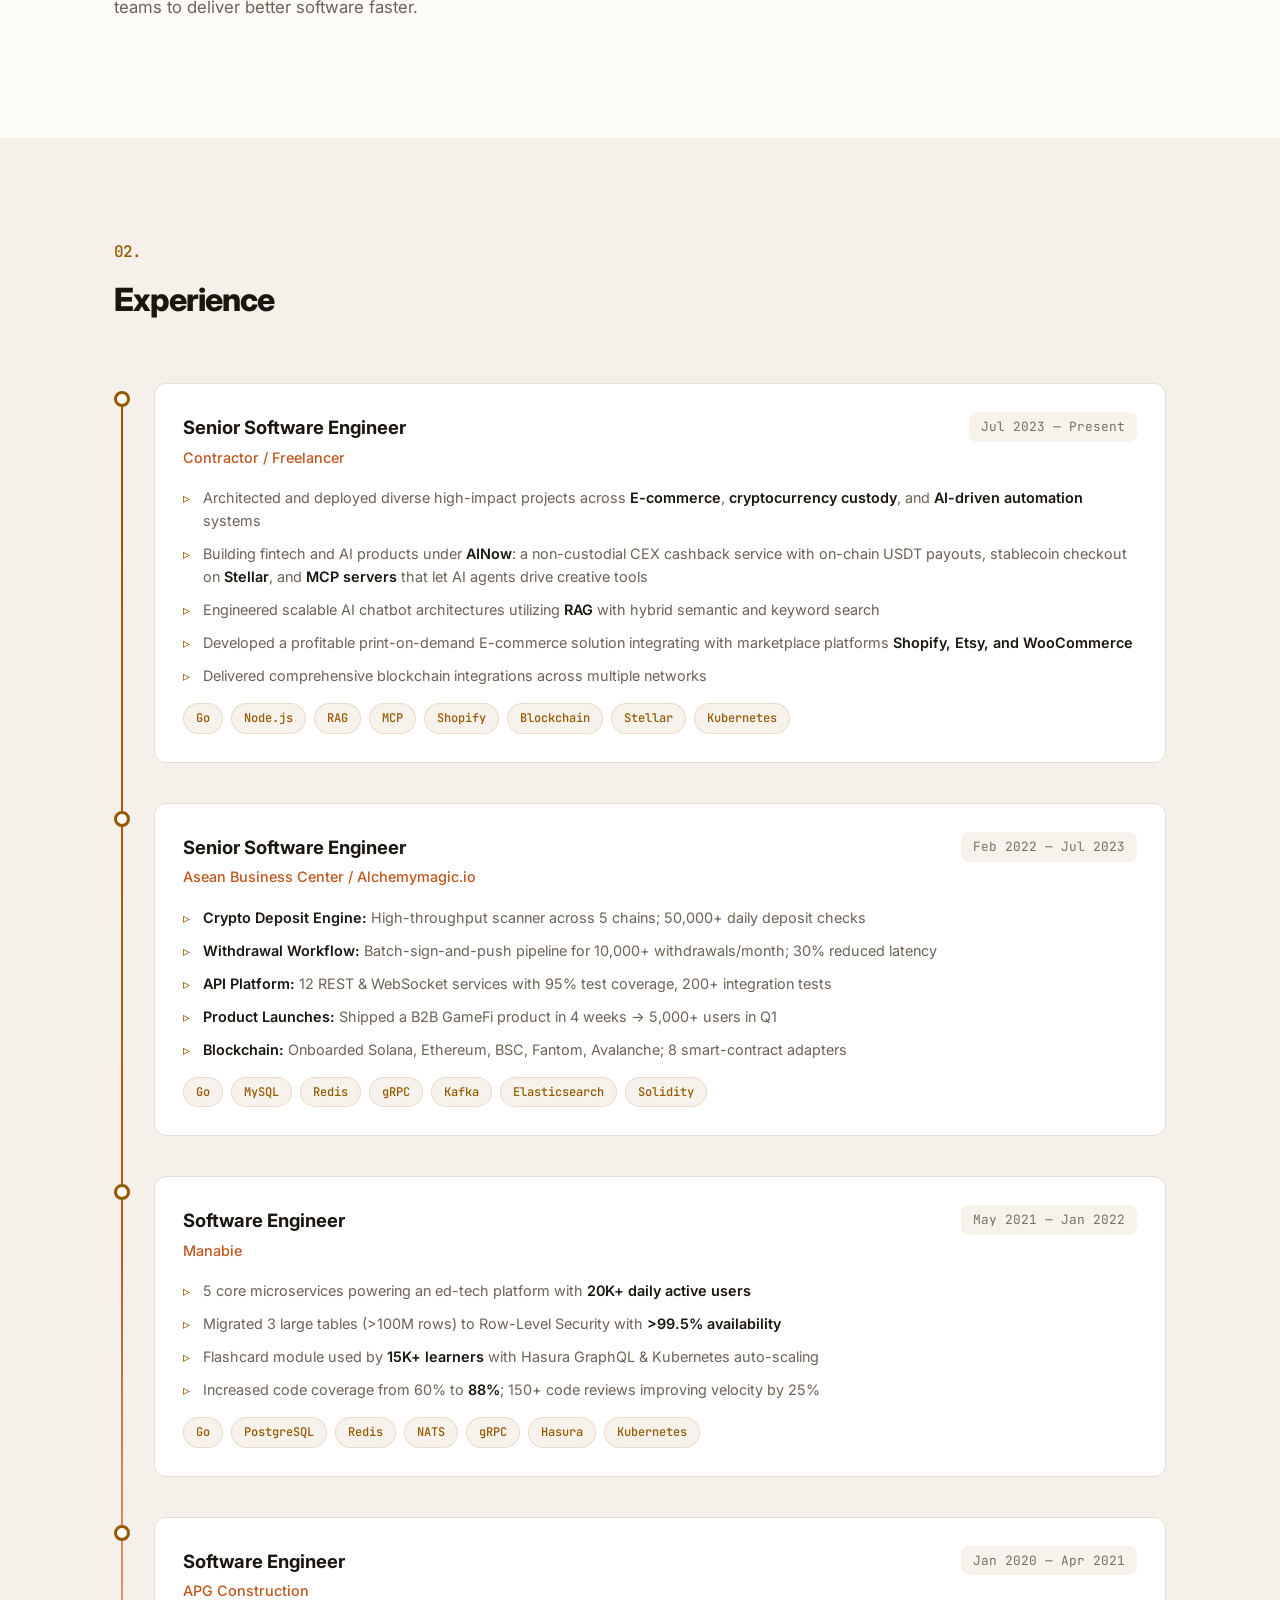
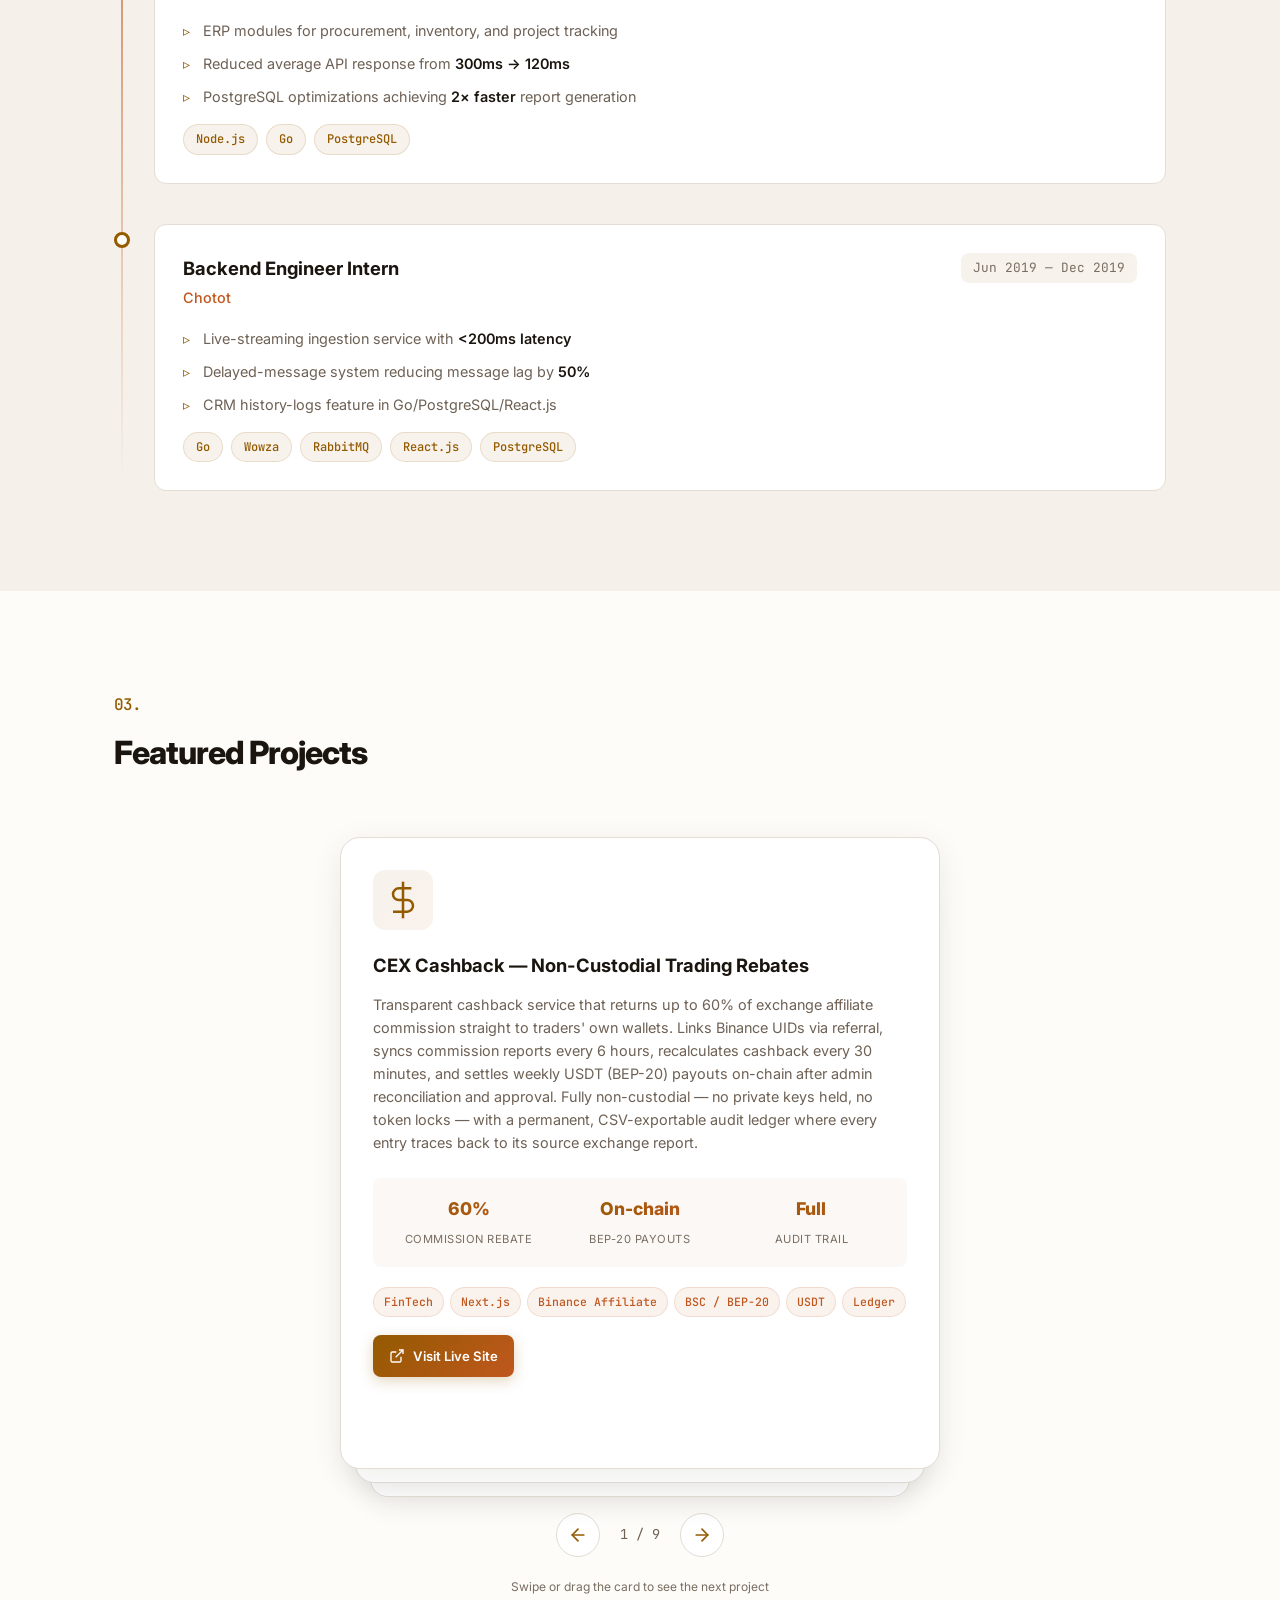
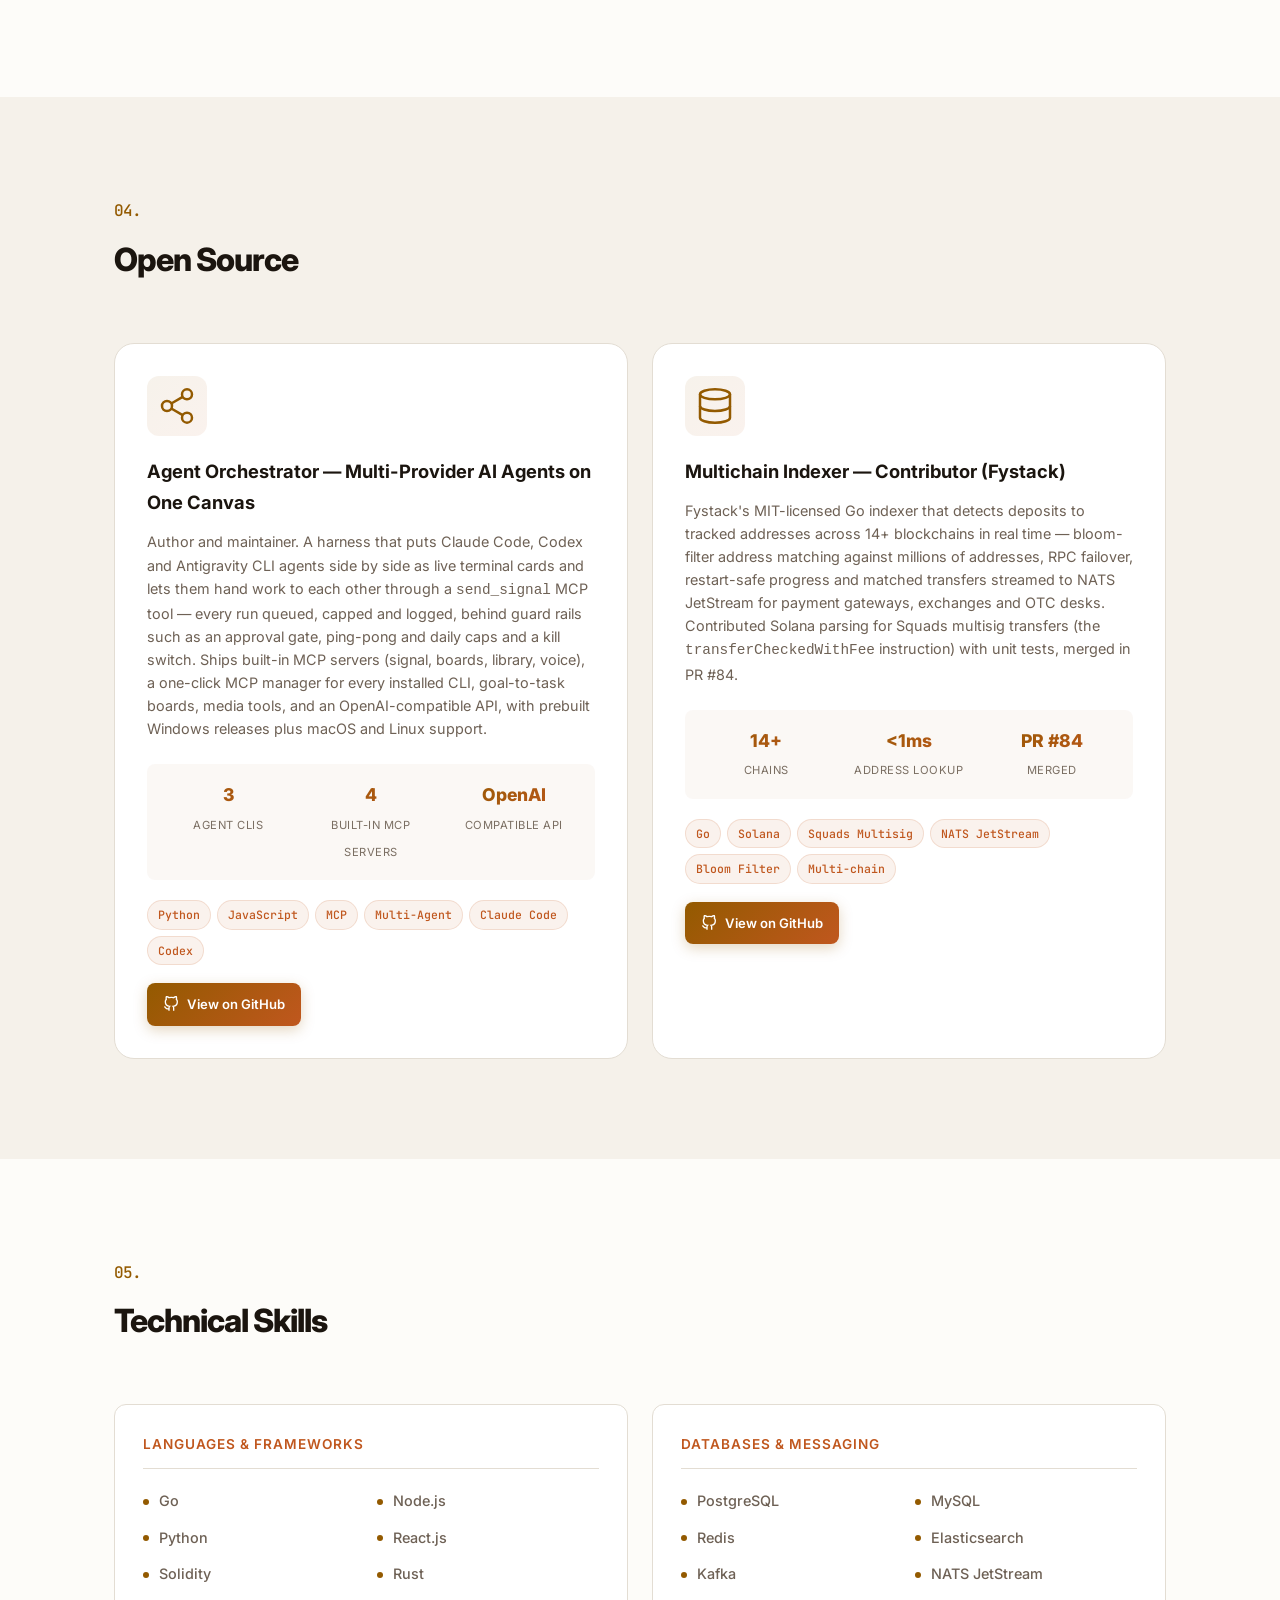
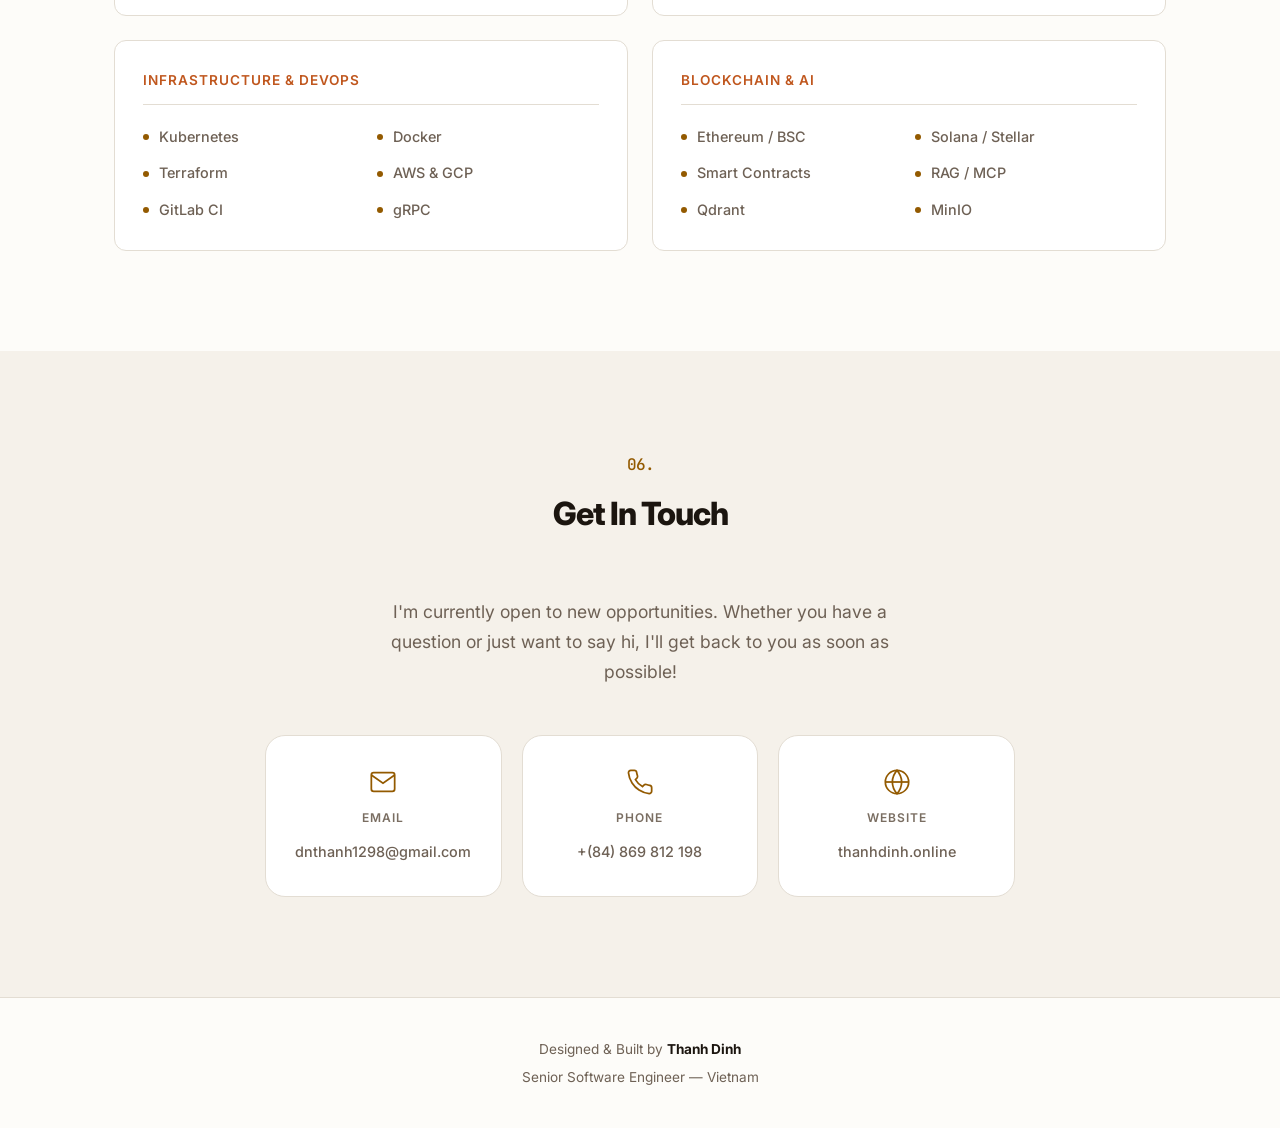
==== commit a2644319: "update me" ====
--- a/index.html
+++ b/index.html
@@ -4,7 +4,7 @@
   <meta charset="UTF-8" />
   <meta name="viewport" content="width=device-width, initial-scale=1.0" />
   <title>Thanh Dinh — Senior Software Engineer</title>
-  <meta name="description" content="Senior Software Engineer with 6+ years of experience in Go, Node.js, Kubernetes, blockchain & AI. Available for hire." />
+  <meta name="description" content="Senior Software Engineer with 7+ years of experience in Go, Node.js, Kubernetes, fintech, blockchain & AI agents (MCP). Available for hire." />
   <link rel="preconnect" href="https://fonts.googleapis.com" />
   <link rel="preconnect" href="https://fonts.gstatic.com" crossorigin />
   <link href="https://fonts.googleapis.com/css2?family=Inter:wght@300;400;500;600;700;800;900&family=JetBrains+Mono:wght@400;500;600&display=swap" rel="stylesheet" />
@@ -24,7 +24,7 @@
         <li><a href="#projects">Projects</a></li>
         <li><a href="#skills">Skills</a></li>
         <li>
-          <a href="https://thanhdinh.online/resume/?data=[base64]" target="_blank" rel="noopener" class="nav-cta nav-cta-outline">
+          <a href="Thanh-Dinh-CV.pdf" download class="nav-cta nav-cta-outline">
             <svg width="16" height="16" viewBox="0 0 24 24" fill="none" stroke="currentColor" stroke-width="2" stroke-linecap="round" stroke-linejoin="round"><path d="M21 15v4a2 2 0 0 1-2 2H5a2 2 0 0 1-2-2v-4"/><polyline points="7 10 12 15 17 10"/><line x1="12" y1="15" x2="12" y2="3"/></svg>
             Download CV
           </a>
@@ -52,7 +52,7 @@
         <span class="typing" id="typingText"></span><span class="cursor">|</span>
       </p>
       <p class="hero-desc" data-animate="fade-up" data-delay="300">
-        6+ years crafting high-impact backend solutions in <strong>finance</strong>,
+        7+ years crafting high-impact backend solutions in <strong>finance</strong>,
         <strong>blockchain</strong>, <strong>AI</strong> & <strong>e-commerce</strong>.
         Architected 15+ microservices handling millions of transactions with 99.9% uptime.
       </p>
@@ -64,7 +64,7 @@
       </div>
       <div class="hero-stats" data-animate="fade-up" data-delay="500">
         <div class="stat">
-          <span class="stat-number" data-count="6">0</span><span class="stat-plus">+</span>
+          <span class="stat-number" data-count="7">0</span><span class="stat-plus">+</span>
           <span class="stat-label">Years Experience</span>
         </div>
         <div class="stat">
@@ -104,8 +104,14 @@
           <p>
             My expertise spans across <strong>Go</strong>, <strong>Node.js</strong>,
             <strong>Kubernetes</strong>, and <strong>cloud-native architectures</strong>.
-            I've built everything from high-throughput crypto deposit engines to
-            AI-powered chatbots handling thousands of messages daily.
+            I've built everything from high-throughput crypto deposit engines and non-custodial
+            on-chain payout systems to AI-powered chatbots and MCP servers that let AI agents
+            drive real software.
+          </p>
+          <p>
+            I care most about systems people can trust with money and data: secure by default,
+            auditable end to end, and transparent enough that every payout and ledger entry
+            traces back to its source.
           </p>
           <p>
             I thrive in fast-paced environments where I can architect solutions from scratch,
@@ -125,14 +131,14 @@
               <svg width="24" height="24" viewBox="0 0 24 24" fill="none" stroke="currentColor" stroke-width="2"><path d="M12 2L2 7l10 5 10-5-10-5z"/><path d="M2 17l10 5 10-5"/><path d="M2 12l10 5 10-5"/></svg>
             </div>
             <h3>Blockchain & Web3</h3>
-            <p>Multi-chain integrations, smart contracts, custody solutions, MPC wallets</p>
+            <p>Multi-chain integrations, custody & MPC wallets, stablecoin payments, on-chain payouts</p>
           </div>
           <div class="highlight-card">
             <div class="highlight-icon">
               <svg width="24" height="24" viewBox="0 0 24 24" fill="none" stroke="currentColor" stroke-width="2"><path d="M12 2a10 10 0 1 0 10 10H12V2z"/><path d="M20.8 7A10 10 0 0 0 12 2v10h10a10 10 0 0 0-1.2-5z" fill="currentColor" opacity="0.2"/></svg>
             </div>
             <h3>AI & Automation</h3>
-            <p>RAG chatbots, MCP integrations, intelligent workflow automation</p>
+            <p>RAG chatbots, MCP servers for AI agents, intelligent workflow automation</p>
           </div>
           <div class="highlight-card">
             <div class="highlight-icon">
@@ -166,12 +172,13 @@
             </div>
             <ul class="timeline-list">
               <li>Architected and deployed diverse high-impact projects across <strong>E-commerce</strong>, <strong>cryptocurrency custody</strong>, and <strong>AI-driven automation</strong> systems</li>
+              <li>Building fintech and AI products under <strong>AINow</strong>: a non-custodial CEX cashback service with on-chain USDT payouts, stablecoin checkout on <strong>Stellar</strong>, and <strong>MCP servers</strong> that let AI agents drive creative tools</li>
               <li>Engineered scalable AI chatbot architectures utilizing <strong>RAG</strong> with hybrid semantic and keyword search</li>
-              <li>Developed a profitable E-commerce solution integrating with <strong>Shopify, Etsy, and WooCommerce</strong></li>
+              <li>Developed a profitable print-on-demand E-commerce solution integrating with marketplace platforms <strong>Shopify, Etsy, and WooCommerce</strong></li>
               <li>Delivered comprehensive blockchain integrations across multiple networks</li>
             </ul>
             <div class="timeline-tags">
-              <span>Go</span><span>Node.js</span><span>RAG</span><span>Shopify</span><span>Blockchain</span><span>Kubernetes</span>
+              <span>Go</span><span>Node.js</span><span>RAG</span><span>MCP</span><span>Shopify</span><span>Blockchain</span><span>Stellar</span><span>Kubernetes</span>
             </div>
           </div>
         </div>
@@ -276,14 +283,104 @@
       <h2 class="section-title" data-animate="fade-up">
         <span class="section-number">03.</span> Featured Projects
       </h2>
-      <div class="projects-grid">
+      <div class="projects-grid" id="projectStack" data-animate="fade-up">
+        <!-- CEX Cashback -->
+        <div class="project-card">
+          <div class="project-icon">
+            <svg width="40" height="40" viewBox="0 0 24 24" fill="none" stroke="currentColor" stroke-width="1.5"><line x1="12" y1="1" x2="12" y2="23"/><path d="M17 5H9.5a3.5 3.5 0 0 0 0 7h5a3.5 3.5 0 0 1 0 7H6"/></svg>
+          </div>
+          <h3 class="project-title">CEX Cashback — Non-Custodial Trading Rebates</h3>
+          <p class="project-desc">Transparent cashback service that returns up to 60% of exchange affiliate commission straight to traders' own wallets. Links Binance UIDs via referral, syncs commission reports every 6 hours, recalculates cashback every 30 minutes, and settles weekly USDT (BEP-20) payouts on-chain after admin reconciliation and approval. Fully non-custodial — no private keys held, no token locks — with a permanent, CSV-exportable audit ledger where every entry traces back to its source exchange report.</p>
+          <div class="project-metrics">
+            <div class="metric">
+              <span class="metric-value">60%</span>
+              <span class="metric-label">Commission Rebate</span>
+            </div>
+            <div class="metric">
+              <span class="metric-value">On-chain</span>
+              <span class="metric-label">BEP-20 Payouts</span>
+            </div>
+            <div class="metric">
+              <span class="metric-value">Full</span>
+              <span class="metric-label">Audit Trail</span>
+            </div>
+          </div>
+          <div class="project-tags">
+            <span>FinTech</span><span>Next.js</span><span>Binance Affiliate</span><span>BSC / BEP-20</span><span>USDT</span><span>Ledger</span>
+          </div>
+          <a href="https://cashback.getainow.io/en" target="_blank" rel="noopener" class="project-link">
+            <svg width="16" height="16" viewBox="0 0 24 24" fill="none" stroke="currentColor" stroke-width="2"><path d="M18 13v6a2 2 0 0 1-2 2H5a2 2 0 0 1-2-2V8a2 2 0 0 1 2-2h6"/><polyline points="15 3 21 3 21 9"/><line x1="10" y1="14" x2="21" y2="3"/></svg>
+            Visit Live Site
+          </a>
+        </div>
+
+        <!-- Shopble -->
+        <div class="project-card">
+          <div class="project-icon">
+            <svg width="40" height="40" viewBox="0 0 24 24" fill="none" stroke="currentColor" stroke-width="1.5"><rect x="1" y="4" width="22" height="16" rx="2" ry="2"/><line x1="1" y1="10" x2="23" y2="10"/></svg>
+          </div>
+          <h3 class="project-title">Shopble — Stablecoin Checkout on Stellar</h3>
+          <p class="project-desc">Stablecoin checkout where every order is settled by a Stellar payment that carries the order's own memo — the memo is the order, which makes each payment provable against it on-chain. Buyers connect any major Stellar wallet (Freighter, LOBSTR, Albedo and more), create an order and receive a payment slip, with balance checks that flag underfunded wallets before signing. Currently running on Stellar testnet.</p>
+          <div class="project-metrics">
+            <div class="metric">
+              <span class="metric-value">Stellar</span>
+              <span class="metric-label">Settlement</span>
+            </div>
+            <div class="metric">
+              <span class="metric-value">Memo</span>
+              <span class="metric-label">Order Matching</span>
+            </div>
+            <div class="metric">
+              <span class="metric-value">Multi</span>
+              <span class="metric-label">Wallet Support</span>
+            </div>
+          </div>
+          <div class="project-tags">
+            <span>Stellar</span><span>Stablecoins</span><span>Web3 Payments</span><span>React</span><span>On-chain Reconciliation</span>
+          </div>
+          <a href="https://shopble.getainow.io/" target="_blank" rel="noopener" class="project-link">
+            <svg width="16" height="16" viewBox="0 0 24 24" fill="none" stroke="currentColor" stroke-width="2"><path d="M18 13v6a2 2 0 0 1-2 2H5a2 2 0 0 1-2-2V8a2 2 0 0 1 2-2h6"/><polyline points="15 3 21 3 21 9"/><line x1="10" y1="14" x2="21" y2="3"/></svg>
+            Visit Live Site
+          </a>
+        </div>
+
+        <!-- AINow -->
+        <div class="project-card">
+          <div class="project-icon">
+            <svg width="40" height="40" viewBox="0 0 24 24" fill="none" stroke="currentColor" stroke-width="1.5"><rect x="4" y="4" width="16" height="16" rx="2" ry="2"/><rect x="9" y="9" width="6" height="6"/><line x1="9" y1="1" x2="9" y2="4"/><line x1="15" y1="1" x2="15" y2="4"/><line x1="9" y1="20" x2="9" y2="23"/><line x1="15" y1="20" x2="15" y2="23"/><line x1="20" y1="9" x2="23" y2="9"/><line x1="20" y1="14" x2="23" y2="14"/><line x1="1" y1="9" x2="4" y2="9"/><line x1="1" y1="14" x2="4" y2="14"/></svg>
+          </div>
+          <h3 class="project-title">AINow — MCP Servers for Creative Tools</h3>
+          <p class="project-desc">MCP platform that lets AI agents — Claude Code, Codex CLI, Antigravity or any MCP client — drive creative software through one endpoint and one token, with access set per tool. Its first native server, Story Studio, exposes 50 tools over MCP to build, animate, narrate and export illustrated stories to video, including agent self-checks such as rendered preview frames and audio inspection. Wrappers for AutoCAD, SketchUp and Blender are on the roadmap.</p>
+          <div class="project-metrics">
+            <div class="metric">
+              <span class="metric-value">50</span>
+              <span class="metric-label">MCP Tools</span>
+            </div>
+            <div class="metric">
+              <span class="metric-value">1</span>
+              <span class="metric-label">Unified Endpoint</span>
+            </div>
+            <div class="metric">
+              <span class="metric-value">Live</span>
+              <span class="metric-label">Story Studio</span>
+            </div>
+          </div>
+          <div class="project-tags">
+            <span>MCP</span><span>AI Agents</span><span>Generative AI</span><span>Text-to-Speech</span><span>Video Export</span>
+          </div>
+          <a href="https://getainow.io/en" target="_blank" rel="noopener" class="project-link">
+            <svg width="16" height="16" viewBox="0 0 24 24" fill="none" stroke="currentColor" stroke-width="2"><path d="M18 13v6a2 2 0 0 1-2 2H5a2 2 0 0 1-2-2V8a2 2 0 0 1 2-2h6"/><polyline points="15 3 21 3 21 9"/><line x1="10" y1="14" x2="21" y2="3"/></svg>
+            Visit Live Site
+          </a>
+        </div>
+
         <!-- POD Service -->
-        <div class="project-card" data-animate="fade-up">
+        <div class="project-card">
           <div class="project-icon">
             <svg width="40" height="40" viewBox="0 0 24 24" fill="none" stroke="currentColor" stroke-width="1.5"><path d="M6 2L3 6v14a2 2 0 0 0 2 2h14a2 2 0 0 0 2-2V6l-3-4z"/><line x1="3" y1="6" x2="21" y2="6"/><path d="M16 10a4 4 0 0 1-8 0"/></svg>
           </div>
-          <h3 class="project-title">Jewelry & Accessories POD Service</h3>
-          <p class="project-desc">Onboarded 100+ monthly active sellers and processed 200,000+ orders with 10.4% MoM sales growth. Integrated Shopify & Etsy (80K+ products imported, 20K+ user registrations) and architected automated, zero-delay fulfillment and label-tracking workflows with webhook + cron-driven order retrieval and zero-downtime deployments — driving the platform to $30K MRR with &gt;90% merchant satisfaction.</p>
+          <h3 class="project-title">E-commerce Print-on-Demand Platform</h3>
+          <p class="project-desc">Print-on-demand fulfillment service integrated with leading marketplace and store platforms — Shopify, Etsy and WooCommerce. Onboarded 100+ monthly active sellers and processed 200,000+ orders with 10.4% MoM sales growth (80K+ products imported, 20K+ user registrations), and architected automated, zero-delay fulfillment and shipment-tracking workflows with webhook + cron-driven order retrieval and zero-downtime deployments — driving the platform to $30K MRR with &gt;90% merchant satisfaction.</p>
           <div class="project-metrics">
             <div class="metric">
               <span class="metric-value">$30K</span>
@@ -299,38 +396,42 @@
             </div>
           </div>
           <div class="project-tags">
-            <span>E-commerce</span><span>Shopify API</span><span>Etsy API</span><span>Webhooks</span><span>Cron Jobs</span><span>Automation</span>
-          </div>
-        </div>
-
-        <!-- AI Chatbot -->
-        <div class="project-card" data-animate="fade-up" data-delay="100">
-          <div class="project-icon">
-            <svg width="40" height="40" viewBox="0 0 24 24" fill="none" stroke="currentColor" stroke-width="1.5"><path d="M21 15a2 2 0 0 1-2 2H7l-4 4V5a2 2 0 0 1 2-2h14a2 2 0 0 1 2 2z"/></svg>
-          </div>
-          <h3 class="project-title">AI Chatbot (RAG with MCP)</h3>
-          <p class="project-desc">Designed, deployed and maintained AI-powered chatbot systems for 3 companies — 2 in construction & furniture, 1 in car rental services. Each chatbot handles 4,000+ customer messages daily, generates 300+ qualified leads/day, and achieves a 60% conversion rate from first conversation to recurring customer through intelligent intent detection and lead-nurturing flows.</p>
-          <div class="project-metrics">
-            <div class="metric">
-              <span class="metric-value">4,000+</span>
-              <span class="metric-label">Daily Messages</span>
-            </div>
-            <div class="metric">
-              <span class="metric-value">300+</span>
-              <span class="metric-label">Leads / Day</span>
-            </div>
-            <div class="metric">
-              <span class="metric-value">60%</span>
-              <span class="metric-label">Conversion Rate</span>
-            </div>
-          </div>
-          <div class="project-tags">
-            <span>RAG</span><span>MCP</span><span>NLP</span><span>Python</span><span>Qdrant</span>
-          </div>
+            <span>E-commerce</span><span>Print on Demand</span><span>Shopify API</span><span>Etsy API</span><span>WooCommerce</span><span>Webhooks</span><span>Automation</span>
+          </div>
+        </div>
+
+        <!-- Haizz AI -->
+        <div class="project-card">
+          <div class="project-icon">
+            <svg width="40" height="40" viewBox="0 0 24 24" fill="none" stroke="currentColor" stroke-width="1.5"><path d="M21 16V8a2 2 0 0 0-1-1.73l-7-4a2 2 0 0 0-2 0l-7 4A2 2 0 0 0 3 8v8a2 2 0 0 0 1 1.73l7 4a2 2 0 0 0 2 0l7-4A2 2 0 0 0 21 16z"/><polyline points="3.27 6.96 12 12.01 20.73 6.96"/><line x1="12" y1="22.08" x2="12" y2="12"/></svg>
+          </div>
+          <h3 class="project-title">Haizz AI — AI Interior Design Platform</h3>
+          <p class="project-desc">“Made in Vietnam” AI interior design platform that turns a home into a personalised 3D design within 24–48 hours. Users digitise their space by uploading a 2D floor plan, capturing VR 360 photos that are stitched into a walkable VR tour, or LiDAR-scanning rooms on iPhone, then pick from 8 design styles learned from 500K+ architectural drawings. Customers shop decor directly inside the design, get rough cost estimates and connect with construction partners — from 30,000 VND/m², about a tenth of a traditional architect&#39;s fee.</p>
+          <div class="project-metrics">
+            <div class="metric">
+              <span class="metric-value">1,000+</span>
+              <span class="metric-label">Customers</span>
+            </div>
+            <div class="metric">
+              <span class="metric-value">500K+</span>
+              <span class="metric-label">Drawings Learned</span>
+            </div>
+            <div class="metric">
+              <span class="metric-value">24–48h</span>
+              <span class="metric-label">Design Delivery</span>
+            </div>
+          </div>
+          <div class="project-tags">
+            <span>AI Design</span><span>VR 360</span><span>LiDAR Scan</span><span>3D Rendering</span><span>Mobile App</span><span>E-commerce</span>
+          </div>
+          <a href="https://haizz.vn/" target="_blank" rel="noopener" class="project-link">
+            <svg width="16" height="16" viewBox="0 0 24 24" fill="none" stroke="currentColor" stroke-width="2"><path d="M18 13v6a2 2 0 0 1-2 2H5a2 2 0 0 1-2-2V8a2 2 0 0 1 2-2h6"/><polyline points="15 3 21 3 21 9"/><line x1="10" y1="14" x2="21" y2="3"/></svg>
+            Visit Live Site
+          </a>
         </div>
 
         <!-- Crypto Custody -->
-        <div class="project-card" data-animate="fade-up" data-delay="200">
+        <div class="project-card">
           <div class="project-icon">
             <svg width="40" height="40" viewBox="0 0 24 24" fill="none" stroke="currentColor" stroke-width="1.5"><rect x="3" y="11" width="18" height="11" rx="2" ry="2"/><path d="M7 11V7a5 5 0 0 1 10 0v4"/></svg>
           </div>
@@ -355,38 +456,38 @@
           </div>
         </div>
 
-        <!-- Mifuhome -->
-        <div class="project-card" data-animate="fade-up" data-delay="300">
+        <!-- Mogivi -->
+        <div class="project-card">
           <div class="project-icon">
             <svg width="40" height="40" viewBox="0 0 24 24" fill="none" stroke="currentColor" stroke-width="1.5"><path d="M3 9l9-7 9 7v11a2 2 0 0 1-2 2H5a2 2 0 0 1-2-2z"/><polyline points="9 22 9 12 15 12 15 22"/></svg>
           </div>
-          <h3 class="project-title">Mifuhome — AR Furniture Marketplace</h3>
-          <p class="project-desc">Multi-vendor furniture e-commerce platform with Augmented Reality preview, letting customers visualize sofas, tables and decor in their own space before purchasing.</p>
-          <div class="project-metrics">
-            <div class="metric">
-              <span class="metric-value">AR</span>
-              <span class="metric-label">3D Preview</span>
-            </div>
-            <div class="metric">
-              <span class="metric-value">Multi</span>
-              <span class="metric-label">Vendor</span>
-            </div>
-            <div class="metric">
-              <span class="metric-value">Next.js</span>
-              <span class="metric-label">SSR Stack</span>
-            </div>
-          </div>
-          <div class="project-tags">
-            <span>Next.js</span><span>AR / 3D</span><span>E-commerce</span><span>Marketplace</span><span>Go</span>
-          </div>
-          <a href="https://mifuhome.io" target="_blank" rel="noopener" class="project-link">
+          <h3 class="project-title">Mogivi — AI Real-Estate Matching</h3>
+          <p class="project-desc">PropTech platform for buying and renting apartments on Vietnam&#39;s secondary market. A real-time feed aggregates new sale and rental listings from the community and partners, and AI matches buyers to units by needs and financial capacity, with legal information vetted around the clock. Buyers walk through apartments in 360° VR tours, while Panorama AI analyses a room&#39;s current state and suggests interiors in the styles they like.</p>
+          <div class="project-metrics">
+            <div class="metric">
+              <span class="metric-value">Realtime</span>
+              <span class="metric-label">Listing Feed</span>
+            </div>
+            <div class="metric">
+              <span class="metric-value">VR 360</span>
+              <span class="metric-label">Apartment Tours</span>
+            </div>
+            <div class="metric">
+              <span class="metric-value">24/7</span>
+              <span class="metric-label">Legal Vetting</span>
+            </div>
+          </div>
+          <div class="project-tags">
+            <span>PropTech</span><span>AI Matching</span><span>Panorama AI</span><span>VR Tour</span><span>Marketplace</span>
+          </div>
+          <a href="https://mogivi.vn/" target="_blank" rel="noopener" class="project-link">
             <svg width="16" height="16" viewBox="0 0 24 24" fill="none" stroke="currentColor" stroke-width="2"><path d="M18 13v6a2 2 0 0 1-2 2H5a2 2 0 0 1-2-2V8a2 2 0 0 1 2-2h6"/><polyline points="15 3 21 3 21 9"/><line x1="10" y1="14" x2="21" y2="3"/></svg>
             Visit Live Site
           </a>
         </div>
 
         <!-- VUS -->
-        <div class="project-card" data-animate="fade-up" data-delay="400">
+        <div class="project-card">
           <div class="project-icon">
             <svg width="40" height="40" viewBox="0 0 24 24" fill="none" stroke="currentColor" stroke-width="1.5"><path d="M22 10v6M2 10l10-5 10 5-10 5z"/><path d="M6 12v5c0 1.66 4 3 6 3s6-1.34 6-3v-5"/></svg>
           </div>
@@ -394,12 +495,12 @@
           <p class="project-desc">Backend systems powering Vietnam's leading English education provider — supporting student enrollment, course management and the OVI learning app used by students and parents.</p>
           <div class="project-metrics">
             <div class="metric">
-              <span class="metric-value">206K+</span>
+              <span class="metric-value">219K+</span>
               <span class="metric-label">Certified Learners</span>
             </div>
             <div class="metric">
-              <span class="metric-value">3,200</span>
-              <span class="metric-label">Instructors</span>
+              <span class="metric-value">2,700+</span>
+              <span class="metric-label">Teachers & TAs</span>
             </div>
             <div class="metric">
               <span class="metric-value">Multi</span>
@@ -409,10 +510,14 @@
           <div class="project-tags">
             <span>EdTech</span><span>Node.js</span><span>Go</span><span>PostgreSQL</span><span>Microservices</span>
           </div>
+          <a href="https://vus.edu.vn/" target="_blank" rel="noopener" class="project-link">
+            <svg width="16" height="16" viewBox="0 0 24 24" fill="none" stroke="currentColor" stroke-width="2"><path d="M18 13v6a2 2 0 0 1-2 2H5a2 2 0 0 1-2-2V8a2 2 0 0 1 2-2h6"/><polyline points="15 3 21 3 21 9"/><line x1="10" y1="14" x2="21" y2="3"/></svg>
+            Visit Live Site
+          </a>
         </div>
 
         <!-- Bitcoin GameFi -->
-        <div class="project-card" data-animate="fade-up" data-delay="500">
+        <div class="project-card">
           <div class="project-icon">
             <svg width="40" height="40" viewBox="0 0 24 24" fill="none" stroke="currentColor" stroke-width="1.5"><circle cx="12" cy="12" r="10"/><path d="M9.09 9a3 3 0 0 1 5.83 1c0 2-3 3-3 3"/><line x1="12" y1="17" x2="12.01" y2="17"/></svg>
           </div>
@@ -437,14 +542,94 @@
           </div>
         </div>
       </div>
+      <div class="project-controls" id="projectControls" hidden>
+        <button type="button" class="project-nav" id="projectPrev" aria-label="Previous project">
+          <svg width="20" height="20" viewBox="0 0 24 24" fill="none" stroke="currentColor" stroke-width="2" stroke-linecap="round" stroke-linejoin="round"><line x1="19" y1="12" x2="5" y2="12"/><polyline points="12 19 5 12 12 5"/></svg>
+        </button>
+        <span class="project-counter" id="projectCounter" aria-live="polite"></span>
+        <button type="button" class="project-nav" id="projectNext" aria-label="Next project">
+          <svg width="20" height="20" viewBox="0 0 24 24" fill="none" stroke="currentColor" stroke-width="2" stroke-linecap="round" stroke-linejoin="round"><line x1="5" y1="12" x2="19" y2="12"/><polyline points="12 5 19 12 12 19"/></svg>
+        </button>
+        <p class="project-hint">Swipe or drag the card to see the next project</p>
+      </div>
     </div>
   </section>
 
-  <!-- Skills Section -->
-  <section class="section section-alt" id="skills">
+  <!-- Open Source Section -->
+  <section class="section section-alt" id="open-source">
     <div class="container">
       <h2 class="section-title" data-animate="fade-up">
-        <span class="section-number">04.</span> Technical Skills
+        <span class="section-number">04.</span> Open Source
+      </h2>
+      <div class="projects-grid">
+        <!-- Agent Orchestrator -->
+        <div class="project-card" data-animate="fade-up">
+          <div class="project-icon">
+            <svg width="40" height="40" viewBox="0 0 24 24" fill="none" stroke="currentColor" stroke-width="1.5"><circle cx="18" cy="5" r="3"/><circle cx="6" cy="12" r="3"/><circle cx="18" cy="19" r="3"/><line x1="8.59" y1="13.51" x2="15.42" y2="17.49"/><line x1="15.41" y1="6.51" x2="8.59" y2="10.49"/></svg>
+          </div>
+          <h3 class="project-title">Agent Orchestrator — Multi-Provider AI Agents on One Canvas</h3>
+          <p class="project-desc">Author and maintainer. A harness that puts Claude Code, Codex and Antigravity CLI agents side by side as live terminal cards and lets them hand work to each other through a <code>send_signal</code> MCP tool — every run queued, capped and logged, behind guard rails such as an approval gate, ping-pong and daily caps and a kill switch. Ships built-in MCP servers (signal, boards, library, voice), a one-click MCP manager for every installed CLI, goal-to-task boards, media tools, and an OpenAI-compatible API, with prebuilt Windows releases plus macOS and Linux support.</p>
+          <div class="project-metrics">
+            <div class="metric">
+              <span class="metric-value">3</span>
+              <span class="metric-label">Agent CLIs</span>
+            </div>
+            <div class="metric">
+              <span class="metric-value">4</span>
+              <span class="metric-label">Built-in MCP Servers</span>
+            </div>
+            <div class="metric">
+              <span class="metric-value">OpenAI</span>
+              <span class="metric-label">Compatible API</span>
+            </div>
+          </div>
+          <div class="project-tags">
+            <span>Python</span><span>JavaScript</span><span>MCP</span><span>Multi-Agent</span><span>Claude Code</span><span>Codex</span>
+          </div>
+          <a href="https://github.com/xnoname79/unity-agent-orchestrator" target="_blank" rel="noopener" class="project-link">
+            <svg width="16" height="16" viewBox="0 0 24 24" fill="none" stroke="currentColor" stroke-width="2"><path d="M9 19c-5 1.5-5-2.5-7-3m14 6v-3.87a3.37 3.37 0 0 0-.94-2.61c3.14-.35 6.44-1.54 6.44-7A5.44 5.44 0 0 0 20 4.77 5.07 5.07 0 0 0 19.91 1S18.73.65 16 2.48a13.38 13.38 0 0 0-7 0C6.27.65 5.09 1 5.09 1A5.07 5.07 0 0 0 5 4.77a5.44 5.44 0 0 0-1.5 3.78c0 5.42 3.3 6.61 6.44 7A3.37 3.37 0 0 0 9 18.13V22"/></svg>
+            View on GitHub
+          </a>
+        </div>
+
+        <!-- Multichain Indexer -->
+        <div class="project-card" data-animate="fade-up" data-delay="100">
+          <div class="project-icon">
+            <svg width="40" height="40" viewBox="0 0 24 24" fill="none" stroke="currentColor" stroke-width="1.5"><ellipse cx="12" cy="5" rx="9" ry="3"/><path d="M21 12c0 1.66-4 3-9 3s-9-1.34-9-3"/><path d="M3 5v14c0 1.66 4 3 9 3s9-1.34 9-3V5"/></svg>
+          </div>
+          <h3 class="project-title">Multichain Indexer — Contributor (Fystack)</h3>
+          <p class="project-desc">Fystack&#39;s MIT-licensed Go indexer that detects deposits to tracked addresses across 14+ blockchains in real time — bloom-filter address matching against millions of addresses, RPC failover, restart-safe progress and matched transfers streamed to NATS JetStream for payment gateways, exchanges and OTC desks. Contributed Solana parsing for Squads multisig transfers (the <code>transferCheckedWithFee</code> instruction) with unit tests, merged in PR #84.</p>
+          <div class="project-metrics">
+            <div class="metric">
+              <span class="metric-value">14+</span>
+              <span class="metric-label">Chains</span>
+            </div>
+            <div class="metric">
+              <span class="metric-value">&lt;1ms</span>
+              <span class="metric-label">Address Lookup</span>
+            </div>
+            <div class="metric">
+              <span class="metric-value">PR #84</span>
+              <span class="metric-label">Merged</span>
+            </div>
+          </div>
+          <div class="project-tags">
+            <span>Go</span><span>Solana</span><span>Squads Multisig</span><span>NATS JetStream</span><span>Bloom Filter</span><span>Multi-chain</span>
+          </div>
+          <a href="https://github.com/fystack/multichain-indexer" target="_blank" rel="noopener" class="project-link">
+            <svg width="16" height="16" viewBox="0 0 24 24" fill="none" stroke="currentColor" stroke-width="2"><path d="M9 19c-5 1.5-5-2.5-7-3m14 6v-3.87a3.37 3.37 0 0 0-.94-2.61c3.14-.35 6.44-1.54 6.44-7A5.44 5.44 0 0 0 20 4.77 5.07 5.07 0 0 0 19.91 1S18.73.65 16 2.48a13.38 13.38 0 0 0-7 0C6.27.65 5.09 1 5.09 1A5.07 5.07 0 0 0 5 4.77a5.44 5.44 0 0 0-1.5 3.78c0 5.42 3.3 6.61 6.44 7A3.37 3.37 0 0 0 9 18.13V22"/></svg>
+            View on GitHub
+          </a>
+        </div>
+      </div>
+    </div>
+  </section>
+
+  <!-- Skills Section -->
+  <section class="section" id="skills">
+    <div class="container">
+      <h2 class="section-title" data-animate="fade-up">
+        <span class="section-number">05.</span> Technical Skills
       </h2>
       <div class="skills-grid">
         <div class="skill-category" data-animate="fade-up">
@@ -484,7 +669,7 @@
           <h3 class="skill-category-title">Blockchain & AI</h3>
           <div class="skill-items">
             <div class="skill-item"><span class="skill-dot"></span>Ethereum / BSC</div>
-            <div class="skill-item"><span class="skill-dot"></span>Solana</div>
+            <div class="skill-item"><span class="skill-dot"></span>Solana / Stellar</div>
             <div class="skill-item"><span class="skill-dot"></span>Smart Contracts</div>
             <div class="skill-item"><span class="skill-dot"></span>RAG / MCP</div>
             <div class="skill-item"><span class="skill-dot"></span>Qdrant</div>
@@ -496,10 +681,10 @@
   </section>
 
   <!-- Contact Section -->
-  <section class="section" id="contact">
+  <section class="section section-alt" id="contact">
     <div class="container contact-container">
       <h2 class="section-title" data-animate="fade-up">
-        <span class="section-number">05.</span> Get In Touch
+        <span class="section-number">06.</span> Get In Touch
       </h2>
       <p class="contact-desc" data-animate="fade-up" data-delay="100">
         I'm currently open to new opportunities. Whether you have a question or just want to say hi, I'll get back to you as soon as possible!
--- a/style.css
+++ b/style.css
@@ -1,29 +1,30 @@
 /* ============================================
    THANH DINH — CV LANDING PAGE
-   Modern, Dark Theme with Accent Gradients
+   Warm Light Theme with Gold Accents
    ============================================ */
 
 /* --- CSS Variables --- */
+/* Palette mirrors cashback.getainow.io (oklch tokens converted to sRGB hex) */
 :root {
-  --bg-primary: #0a0a0f;
-  --bg-secondary: #101018;
-  --bg-card: #14141f;
-  --bg-card-hover: #1a1a2e;
-  --text-primary: #e8e8f0;
-  --text-secondary: #8888a0;
-  --text-muted: #55556a;
-  --accent-1: #6c5ce7;
-  --accent-2: #00cec9;
-  --accent-3: #fd79a8;
-  --gradient-primary: linear-gradient(135deg, #6c5ce7, #00cec9);
-  --gradient-accent: linear-gradient(135deg, #6c5ce7, #fd79a8);
-  --gradient-glow: linear-gradient(135deg, rgba(108, 92, 231, 0.15), rgba(0, 206, 201, 0.15));
-  --border-color: rgba(136, 136, 160, 0.12);
-  --border-hover: rgba(108, 92, 231, 0.3);
-  --shadow-sm: 0 2px 8px rgba(0, 0, 0, 0.3);
-  --shadow-md: 0 8px 32px rgba(0, 0, 0, 0.4);
-  --shadow-lg: 0 16px 64px rgba(0, 0, 0, 0.5);
-  --shadow-glow: 0 0 40px rgba(108, 92, 231, 0.15);
+  --bg-primary: #fdfcf9;
+  --bg-secondary: #f5f1ea;
+  --bg-card: #ffffff;
+  --bg-card-hover: #fcf8f0;
+  --text-primary: #1b150f;
+  --text-secondary: #6e6155;
+  --text-muted: #7a6e62;
+  --accent-1: #935a00;
+  --accent-2: #c0571e;
+  --accent-3: #d79628;
+  --gradient-primary: linear-gradient(135deg, #935a00, #c0571e);
+  --gradient-accent: linear-gradient(135deg, #935a00, #d79628);
+  --gradient-glow: linear-gradient(135deg, rgba(147, 90, 0, 0.08), rgba(192, 87, 30, 0.08));
+  --border-color: #e3ddd3;
+  --border-hover: rgba(147, 90, 0, 0.35);
+  --shadow-sm: 0 2px 8px rgba(27, 21, 15, 0.06);
+  --shadow-md: 0 8px 32px rgba(27, 21, 15, 0.08);
+  --shadow-lg: 0 16px 64px rgba(27, 21, 15, 0.12);
+  --shadow-glow: 0 0 40px rgba(147, 90, 0, 0.12);
   --radius-sm: 8px;
   --radius-md: 12px;
   --radius-lg: 20px;
@@ -56,8 +57,8 @@
 }
 
 ::selection {
-  background: rgba(108, 92, 231, 0.3);
-  color: #fff;
+  background: rgba(147, 90, 0, 0.25);
+  color: var(--text-primary);
 }
 
 a {
@@ -82,7 +83,7 @@
   left: 0;
   right: 0;
   z-index: 1000;
-  background: rgba(10, 10, 15, 0.8);
+  background: rgba(253, 252, 249, 0.8);
   backdrop-filter: blur(20px);
   -webkit-backdrop-filter: blur(20px);
   border-bottom: 1px solid transparent;
@@ -160,7 +161,7 @@
 
 .nav-cta:hover {
   transform: translateY(-1px);
-  box-shadow: 0 4px 20px rgba(108, 92, 231, 0.4);
+  box-shadow: 0 4px 20px rgba(147, 90, 0, 0.4);
 }
 
 .nav-cta-outline {
@@ -175,7 +176,7 @@
 .nav-cta-outline:hover {
   border-color: var(--accent-1);
   color: var(--accent-1) !important;
-  box-shadow: 0 4px 20px rgba(108, 92, 231, 0.2);
+  box-shadow: 0 4px 20px rgba(147, 90, 0, 0.2);
 }
 
 .nav-toggle {
@@ -229,8 +230,8 @@
   position: absolute;
   inset: 0;
   background-image:
-    linear-gradient(rgba(136, 136, 160, 0.03) 1px, transparent 1px),
-    linear-gradient(90deg, rgba(136, 136, 160, 0.03) 1px, transparent 1px);
+    linear-gradient(rgba(27, 21, 15, 0.04) 1px, transparent 1px),
+    linear-gradient(90deg, rgba(27, 21, 15, 0.04) 1px, transparent 1px);
   background-size: 60px 60px;
   mask-image: radial-gradient(ellipse 80% 60% at 50% 40%, black 30%, transparent 70%);
   -webkit-mask-image: radial-gradient(ellipse 80% 60% at 50% 40%, black 30%, transparent 70%);
@@ -248,7 +249,7 @@
   height: 600px;
   top: -200px;
   right: -100px;
-  background: rgba(108, 92, 231, 0.2);
+  background: rgba(147, 90, 0, 0.2);
 }
 
 .hero-glow-2 {
@@ -256,7 +257,7 @@
   height: 500px;
   bottom: -150px;
   left: -100px;
-  background: rgba(0, 206, 201, 0.15);
+  background: rgba(192, 87, 30, 0.15);
 }
 
 .hero-content {
@@ -271,8 +272,8 @@
   gap: 8px;
   padding: 8px 20px;
   border-radius: 100px;
-  background: rgba(108, 92, 231, 0.1);
-  border: 1px solid rgba(108, 92, 231, 0.2);
+  background: rgba(147, 90, 0, 0.1);
+  border: 1px solid rgba(147, 90, 0, 0.2);
   font-size: 0.85rem;
   font-weight: 500;
   color: var(--accent-1);
@@ -363,12 +364,12 @@
 .btn-primary {
   background: var(--gradient-primary);
   color: #fff;
-  box-shadow: 0 4px 20px rgba(108, 92, 231, 0.3);
+  box-shadow: 0 4px 20px rgba(147, 90, 0, 0.3);
 }
 
 .btn-primary:hover {
   transform: translateY(-2px);
-  box-shadow: 0 8px 30px rgba(108, 92, 231, 0.45);
+  box-shadow: 0 8px 30px rgba(147, 90, 0, 0.45);
 }
 
 .btn-outline {
@@ -379,7 +380,7 @@
 
 .btn-outline:hover {
   border-color: var(--accent-1);
-  background: rgba(108, 92, 231, 0.05);
+  background: rgba(147, 90, 0, 0.05);
   transform: translateY(-2px);
 }
 
@@ -596,7 +597,7 @@
 
 .timeline-item:hover .timeline-marker {
   background: var(--accent-1);
-  box-shadow: 0 0 20px rgba(108, 92, 231, 0.4);
+  box-shadow: 0 0 20px rgba(147, 90, 0, 0.4);
 }
 
 .timeline-content {
@@ -640,7 +641,7 @@
   white-space: nowrap;
   padding: 4px 12px;
   border-radius: var(--radius-sm);
-  background: rgba(108, 92, 231, 0.08);
+  background: rgba(147, 90, 0, 0.08);
 }
 
 .timeline-list {
@@ -680,8 +681,8 @@
 .timeline-tags span {
   padding: 4px 12px;
   border-radius: 100px;
-  background: rgba(108, 92, 231, 0.08);
-  border: 1px solid rgba(108, 92, 231, 0.15);
+  background: rgba(147, 90, 0, 0.08);
+  border: 1px solid rgba(147, 90, 0, 0.15);
   font-size: 0.75rem;
   font-family: var(--font-mono);
   color: var(--accent-1);
@@ -759,7 +760,7 @@
   margin-bottom: 20px;
   padding: 16px;
   border-radius: var(--radius-sm);
-  background: rgba(108, 92, 231, 0.04);
+  background: rgba(147, 90, 0, 0.04);
 }
 
 .metric {
@@ -792,8 +793,8 @@
 .project-tags span {
   padding: 4px 10px;
   border-radius: 100px;
-  background: rgba(0, 206, 201, 0.08);
-  border: 1px solid rgba(0, 206, 201, 0.15);
+  background: rgba(192, 87, 30, 0.08);
+  border: 1px solid rgba(192, 87, 30, 0.15);
   font-size: 0.72rem;
   font-family: var(--font-mono);
   color: var(--accent-2);
@@ -813,12 +814,12 @@
   font-weight: 600;
   text-decoration: none;
   transition: all var(--transition);
-  box-shadow: 0 4px 14px rgba(108, 92, 231, 0.25);
+  box-shadow: 0 4px 14px rgba(147, 90, 0, 0.25);
 }
 
 .project-link:hover {
   transform: translateY(-2px);
-  box-shadow: 0 6px 20px rgba(108, 92, 231, 0.4);
+  box-shadow: 0 6px 20px rgba(147, 90, 0, 0.4);
 }
 
 .project-link svg {
@@ -827,6 +828,86 @@
 
 .project-link:hover svg {
   transform: translate(2px, -2px);
+}
+
+/* Swipeable stack (enabled by script.js): every card shares one grid cell, so the stack is as tall as the tallest card */
+.projects-grid.is-stack {
+  grid-template-columns: 1fr;
+  max-width: 600px;
+  margin: 0 auto;
+  padding-bottom: 28px;
+}
+
+.projects-grid.is-stack .project-card {
+  grid-area: 1 / 1;
+  transform-origin: 50% 100%;
+  box-shadow: var(--shadow-md);
+  cursor: grab;
+  user-select: none;
+  touch-action: pan-y;
+}
+
+.projects-grid.is-stack .project-card.dragging {
+  cursor: grabbing;
+  transition: none;
+}
+
+.project-controls {
+  display: flex;
+  flex-wrap: wrap;
+  align-items: center;
+  justify-content: center;
+  gap: 20px;
+  margin-top: 16px;
+}
+
+.project-controls[hidden] {
+  display: none;
+}
+
+.project-nav {
+  width: 44px;
+  height: 44px;
+  border-radius: 50%;
+  border: 1px solid var(--border-color);
+  background: var(--bg-card);
+  color: var(--accent-1);
+  display: inline-flex;
+  align-items: center;
+  justify-content: center;
+  cursor: pointer;
+  transition: all var(--transition);
+}
+
+.project-nav:hover {
+  border-color: var(--border-hover);
+  box-shadow: var(--shadow-glow);
+}
+
+.project-nav:focus-visible {
+  outline: 2px solid var(--accent-1);
+  outline-offset: 2px;
+}
+
+.project-counter {
+  min-width: 5ch;
+  text-align: center;
+  font-family: var(--font-mono);
+  font-size: 0.85rem;
+  color: var(--text-secondary);
+}
+
+.project-hint {
+  flex-basis: 100%;
+  text-align: center;
+  font-size: 0.75rem;
+  color: var(--text-muted);
+}
+
+@media (prefers-reduced-motion: reduce) {
+  .projects-grid.is-stack .project-card {
+    transition: none;
+  }
 }
 
 /* --- Skills --- */
@@ -1028,7 +1109,7 @@
     left: 0;
     right: 0;
     bottom: 0;
-    background: rgba(10, 10, 15, 0.98);
+    background: rgba(253, 252, 249, 0.98);
     backdrop-filter: blur(20px);
     flex-direction: column;
     justify-content: center;
